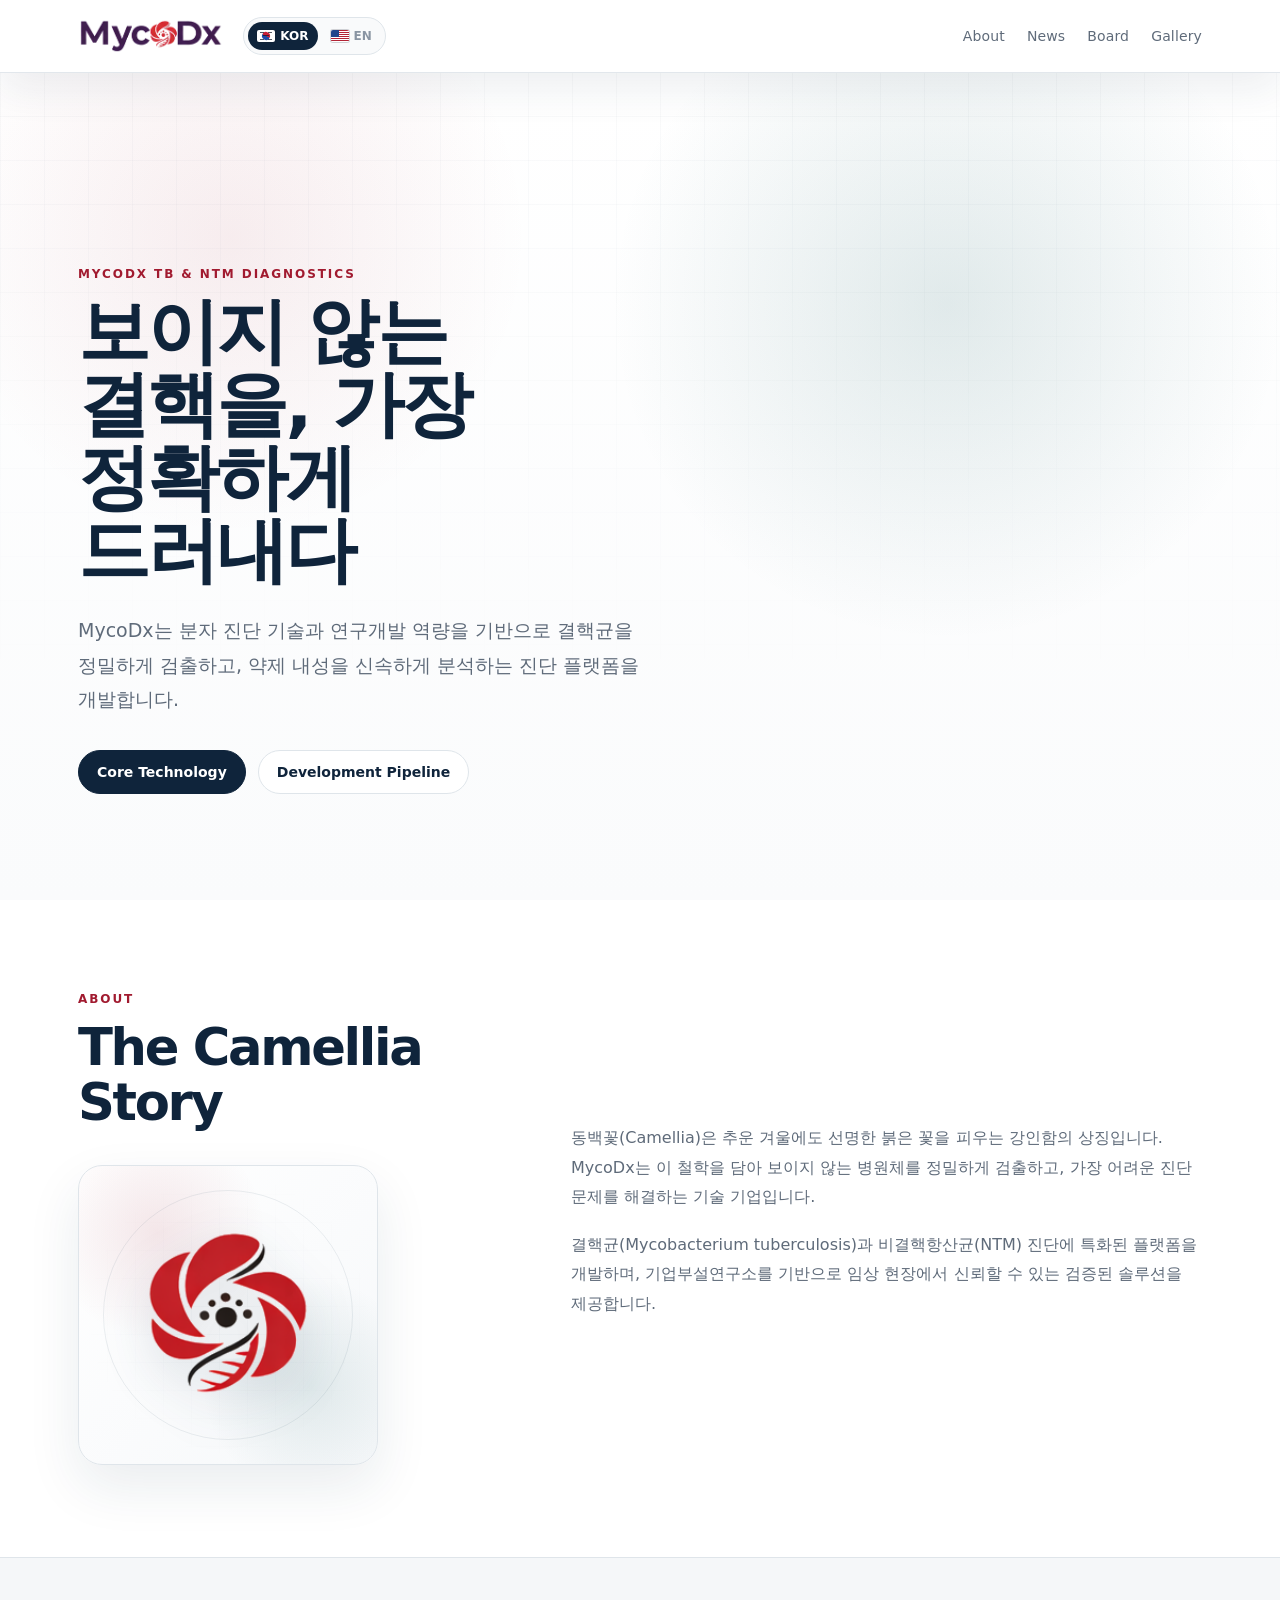
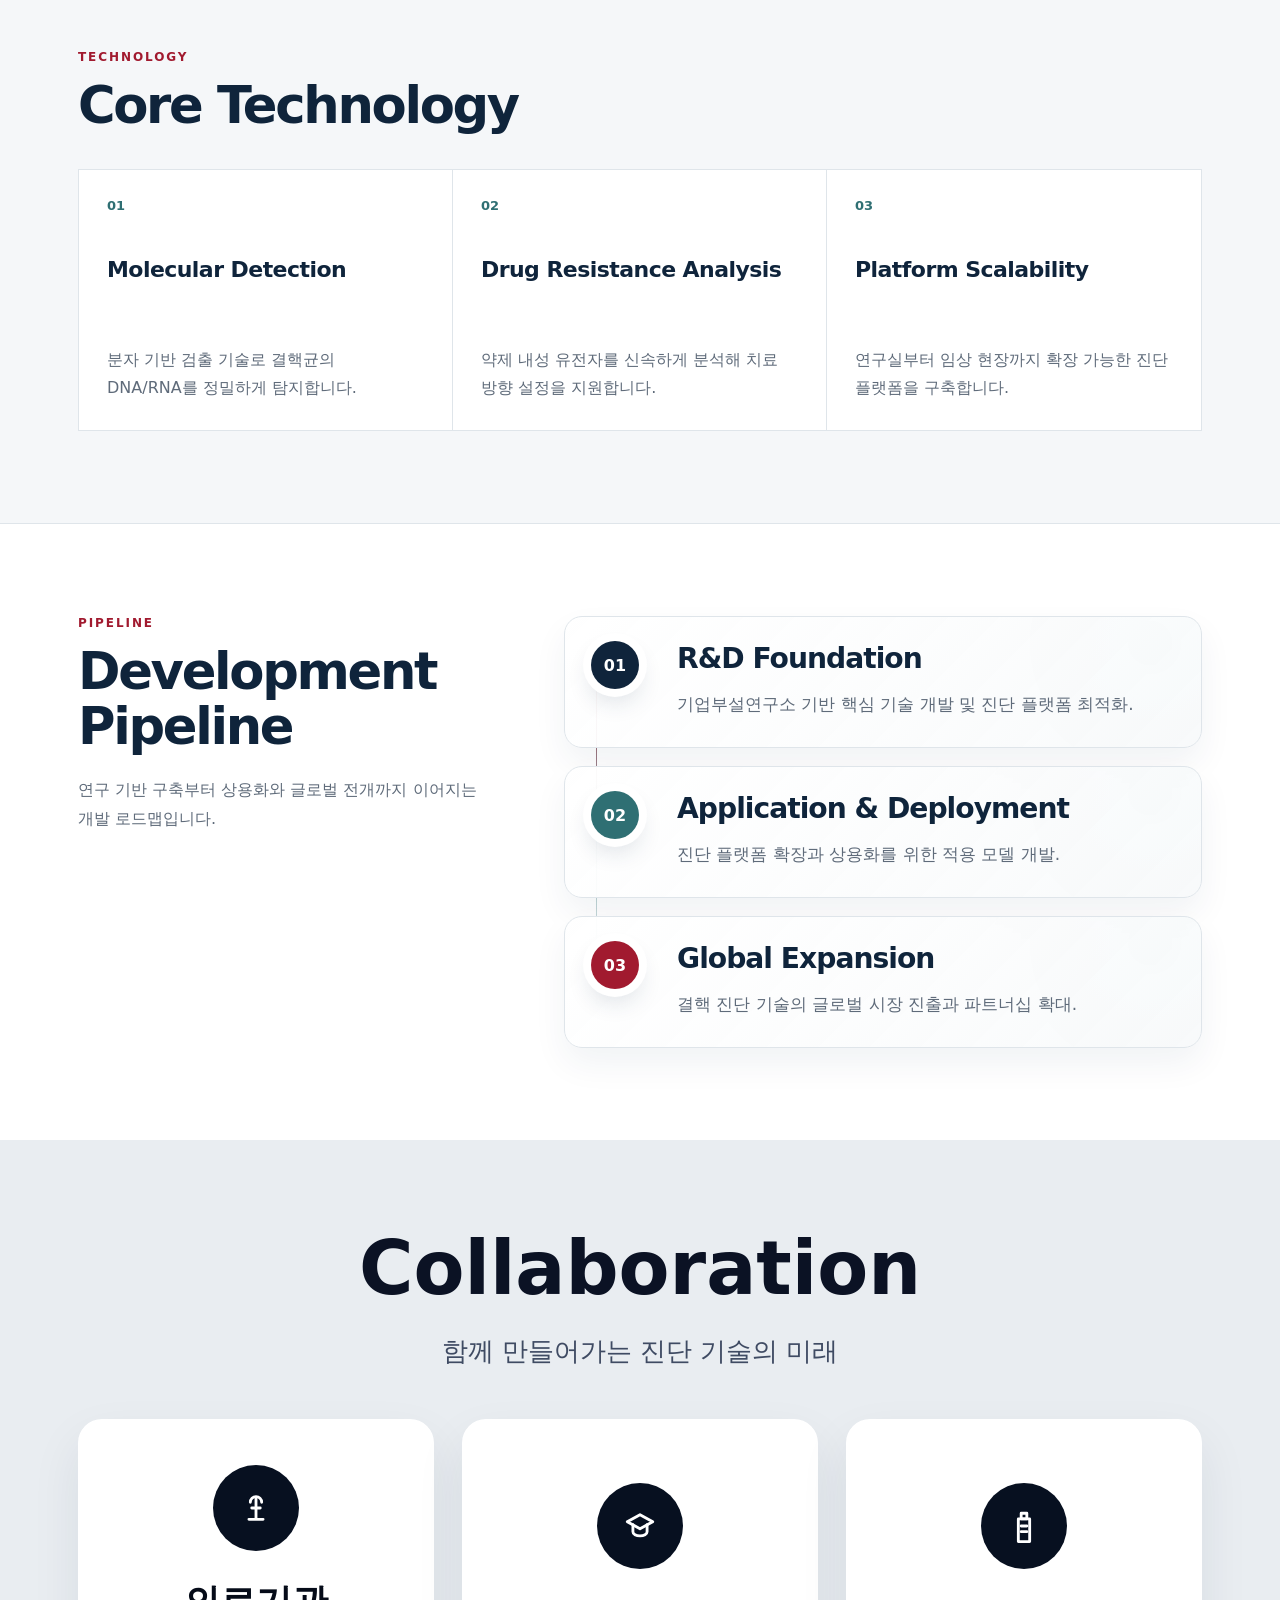
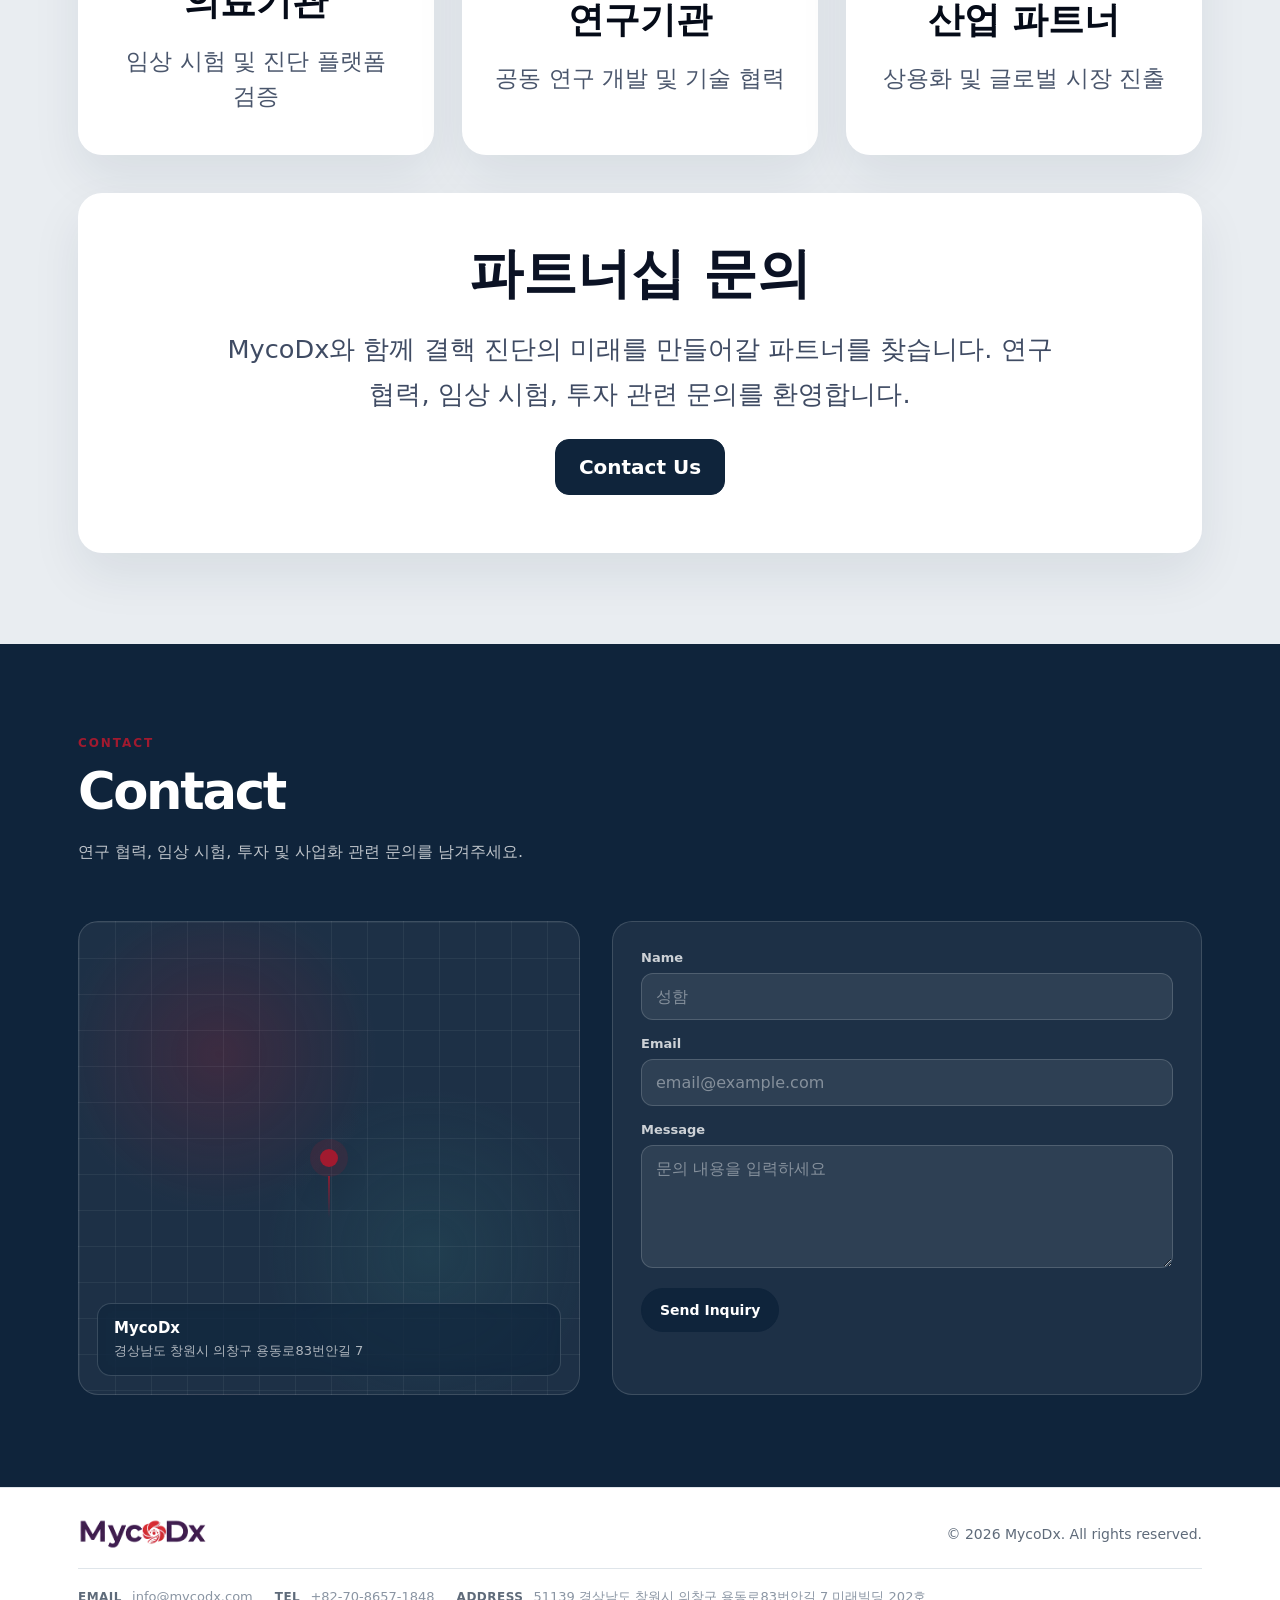
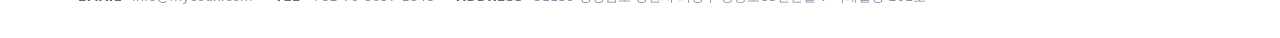
==== index.html @ 53a8860d "Use rendered flag icons in language switcher" ====
<!doctype html>
<html lang="ko">
  <head>
    <meta charset="utf-8" />
    <meta name="viewport" content="width=device-width,initial-scale=1" />
    <title>MycoDx | Tuberculosis &amp; NTM Diagnostics</title>
    <meta name="description" content="MycoDx tuberculosis and NTM molecular diagnostics platform" />
    <link rel="stylesheet" href="./css/style.css" />
  </head>

  <body>
    <a class="skip" href="#main" data-i18n="skip">본문으로 바로가기</a>

    <header class="siteHeader" id="top">
      <div class="wrap headerInner">
        <div class="brandGroup">
          <a class="brand" href="./index.html" aria-label="MycoDx Home">
            <img src="./assets/images/logo-horizontal.png" alt="MycoDx" />
          </a>
          <div class="languageSwitch" aria-label="Language selector">
            <button type="button" data-lang-switch="ko" aria-pressed="true"><span class="flagIcon flagKr" aria-hidden="true"></span>KOR</button>
            <button type="button" data-lang-switch="en" aria-pressed="false"><span class="flagIcon flagUs" aria-hidden="true"></span>EN</button>
          </div>
        </div>

        <nav class="desktopNav" aria-label="Main navigation">
          <a href="./index.html" data-i18n="navAbout">About</a>
          <a href="./news.html" data-i18n="navNews">News</a>
          <a href="./board.html" data-i18n="navBoard">Board</a>
          <a href="./gallery.html" data-i18n="navGallery">Gallery</a>
        </nav>

        <button class="menuBtn" type="button" aria-label="모바일 메뉴 열기" data-i18n-aria="menuOpen" aria-expanded="false">
          <span></span><span></span><span></span>
        </button>
      </div>

      <div class="mobileNav" hidden>
        <a href="./index.html" data-i18n="navAbout">About</a>
        <a href="./news.html" data-i18n="navNews">News</a>
        <a href="./board.html" data-i18n="navBoard">Board</a>
        <a href="./gallery.html" data-i18n="navGallery">Gallery</a>
      </div>
    </header>

    <main id="main">
      <section class="hero sectionTop">
        <div class="heroBg" aria-hidden="true"></div>
        <div class="wrap heroGrid">
          <div class="heroText reveal">
            <p class="eyebrow">MYCODX TB &amp; NTM DIAGNOSTICS</p>
            <h1 data-i18n="heroTitle">보이지 않는 결핵을, 가장 정확하게 드러내다</h1>
            <p class="lead" data-i18n="heroLead">
              MycoDx는 분자 진단 기술과 연구개발 역량을 기반으로 결핵균을 정밀하게 검출하고,
              약제 내성을 신속하게 분석하는 진단 플랫폼을 개발합니다.
            </p>
            <div class="heroActions">
              <a class="btn primary" href="#research" data-i18n="coreTechnology">Core Technology</a>
              <a class="btn ghost" href="#projects" data-i18n="developmentPipeline">Development Pipeline</a>
            </div>
          </div>

          <div class="labVisual reveal delay1" aria-label="Research visual">
            <div class="visualTop">
              <span></span><span></span><span></span>
            </div>
            <div class="labVisualBody">
              <div class="labVisualImage" aria-hidden="true"></div>
              <div class="visualInfoLayer">
                <div class="visualInfo">
                  <img src="./assets/images/logo-symbol.png" alt="" />
                  <div>
                    <strong>TB / NTM Diagnostic Platform</strong>
                    <p>Molecular Detection · Resistance Analysis</p>
                  </div>
                </div>
              </div>
            </div>
          </div>
        </div>
      </section>

      <section class="section" id="about">
        <div class="wrap split">
          <div class="reveal">
            <p class="eyebrow">ABOUT</p>
            <h2>The Camellia Story</h2>
            <figure class="camelliaVisual" aria-label="MycoDx camellia symbol">
              <img src="./assets/images/logo-symbol.png" alt="MycoDx camellia symbol" />
            </figure>
          </div>
          <div class="prose centeredProse reveal delay1">
            <p data-i18n="aboutBody1">
              동백꽃(Camellia)은 추운 겨울에도 선명한 붉은 꽃을 피우는 강인함의 상징입니다.
              MycoDx는 이 철학을 담아 보이지 않는 병원체를 정밀하게 검출하고, 가장 어려운 진단 문제를 해결하는 기술 기업입니다.
            </p>
            <p data-i18n="aboutBody2">
              결핵균(Mycobacterium tuberculosis)과 비결핵항산균(NTM) 진단에 특화된 플랫폼을 개발하며,
              기업부설연구소를 기반으로 임상 현장에서 신뢰할 수 있는 검증된 솔루션을 제공합니다.
            </p>
          </div>
        </div>
      </section>

      <section class="section mutedSection" id="research">
        <div class="wrap">
          <div class="sectionHead reveal">
            <p class="eyebrow">TECHNOLOGY</p>
            <h2>Core Technology</h2>
          </div>

          <div class="researchGrid stagger">
            <article class="researchCard reveal">
              <span class="num">01</span>
              <h3>Molecular Detection</h3>
              <p data-i18n="tech1">분자 기반 검출 기술로 결핵균의 DNA/RNA를 정밀하게 탐지합니다.</p>
            </article>
            <article class="researchCard reveal">
              <span class="num">02</span>
              <h3>Drug Resistance Analysis</h3>
              <p data-i18n="tech2">약제 내성 유전자를 신속하게 분석해 치료 방향 설정을 지원합니다.</p>
            </article>
            <article class="researchCard reveal">
              <span class="num">03</span>
              <h3>Platform Scalability</h3>
              <p data-i18n="tech3">연구실부터 임상 현장까지 확장 가능한 진단 플랫폼을 구축합니다.</p>
            </article>
          </div>
        </div>
      </section>

      <section class="section" id="projects">
        <div class="wrap platformGrid">
          <div class="sectionHead stickyHead reveal">
            <p class="eyebrow">PIPELINE</p>
            <h2>Development Pipeline</h2>
            <p class="sectionDesc" data-i18n="pipelineDesc">연구 기반 구축부터 상용화와 글로벌 전개까지 이어지는 개발 로드맵입니다.</p>
          </div>

          <div class="steps reveal delay1">
            <article class="stepItem">
              <span>01</span>
              <div>
                <h3>R&amp;D Foundation</h3>
                <p data-i18n="pipeline1">기업부설연구소 기반 핵심 기술 개발 및 진단 플랫폼 최적화.</p>
              </div>
            </article>
            <article class="stepItem">
              <span>02</span>
              <div>
                <h3>Application &amp; Deployment</h3>
                <p data-i18n="pipeline2">진단 플랫폼 확장과 상용화를 위한 적용 모델 개발.</p>
              </div>
            </article>
            <article class="stepItem">
              <span>03</span>
              <div>
                <h3>Global Expansion</h3>
                <p data-i18n="pipeline3">결핵 진단 기술의 글로벌 시장 진출과 파트너십 확대.</p>
              </div>
            </article>
          </div>
        </div>
      </section>

      <section class="section partnershipSection" id="partnership">
        <div class="wrap">
          <div class="partnershipHead reveal">
            <h2>Collaboration</h2>
            <p data-i18n="collabSub">함께 만들어가는 진단 기술의 미래</p>
          </div>

          <div class="partnerCards stagger">
            <article class="partnerCard reveal">
              <span class="partnerIcon" aria-hidden="true">
                <svg viewBox="0 0 24 24" focusable="false">
                  <path d="M12 4v16M8 8a4 4 0 0 1 8 0M7 20h10M9 12h6" />
                </svg>
              </span>
              <h3 data-i18n="medical">의료기관</h3>
              <p data-i18n="medicalDesc">임상 시험 및 진단 플랫폼 검증</p>
            </article>
            <article class="partnerCard reveal">
              <span class="partnerIcon" aria-hidden="true">
                <svg viewBox="0 0 24 24" focusable="false">
                  <path d="m3 9 9-5 9 5-9 5-9-5Z" />
                  <path d="M7 11v5c0 1.7 2.2 3 5 3s5-1.3 5-3v-5" />
                </svg>
              </span>
              <h3 data-i18n="researchOrg">연구기관</h3>
              <p data-i18n="researchOrgDesc">공동 연구 개발 및 기술 협력</p>
            </article>
            <article class="partnerCard reveal">
              <span class="partnerIcon" aria-hidden="true">
                <svg viewBox="0 0 24 24" focusable="false">
                  <path d="M8 7h8v16H8V7Z" />
                  <path d="M10 3h4v4h-4V3ZM10 12h4M10 16h4" />
                </svg>
              </span>
              <h3 data-i18n="industry">산업 파트너</h3>
              <p data-i18n="industryDesc">상용화 및 글로벌 시장 진출</p>
            </article>
          </div>

          <div class="partnerInquiry reveal">
            <h3 data-i18n="partnershipInquiry">파트너십 문의</h3>
            <p data-i18n="partnershipDesc">MycoDx와 함께 결핵 진단의 미래를 만들어갈 파트너를 찾습니다. 연구 협력, 임상 시험, 투자 관련 문의를 환영합니다.</p>
            <a class="btn primary" href="#contact">Contact Us</a>
          </div>
        </div>
      </section>

      <section class="section contactSection" id="contact">
        <div class="wrap contactGrid">
          <div class="contactInfo reveal">
            <p class="eyebrow">CONTACT</p>
            <h2>Contact</h2>
            <p class="sectionDesc" data-i18n="contactDesc">연구 협력, 임상 시험, 투자 및 사업화 관련 문의를 남겨주세요.</p>
          </div>

          <div class="contactPanels">
            <div
              class="mapCard reveal delay1"
              id="companyMap"
              data-address="경상남도 창원시 의창구 용동로83번안길 7 미래빌딩 202호"
              aria-label="MycoDx company location map"
            >
              <div class="mapFallback">
                <strong>MycoDx</strong>
                <span data-i18n="addressShort">경상남도 창원시 의창구 용동로83번안길 7</span>
              </div>
            </div>

            <form
              class="contactForm reveal delay1"
              id="contactForm"
              data-endpoint="https://formsubmit.co/dltmdwls122789@gmail.com"
            >
              <label>
                <span>Name</span>
                <input type="text" name="name" placeholder="성함" data-i18n-placeholder="namePlaceholder" required />
              </label>
              <label>
                <span>Email</span>
                <input type="email" name="email" placeholder="email@example.com" required />
              </label>
              <label>
                <span>Message</span>
                <textarea name="message" rows="5" placeholder="문의 내용을 입력하세요" data-i18n-placeholder="messagePlaceholder" required></textarea>
              </label>
              <input type="hidden" name="_subject" value="[MycoDx] Research collaboration inquiry" />
              <input type="hidden" name="_captcha" value="false" />
              <input type="hidden" name="_template" value="table" />
              <button class="btn primary" type="submit">Send Inquiry</button>
              <p class="formStatus" aria-live="polite" data-i18n-status></p>
            </form>
          </div>
        </div>
      </section>
    </main>

    <footer class="footer">
      <div class="wrap footerStack">
        <div class="footerInner">
          <img src="./assets/images/logo-horizontal.png" alt="MycoDx" />
          <p>© <span id="year"></span> MycoDx. All rights reserved.</p>
        </div>
        <address class="footerContact">
          <span><strong>Email</strong> info@mycodx.com</span>
          <span><strong>Tel</strong> +82-70-8657-1848</span>
          <span><strong>Address</strong> 51139 경상남도 창원시 의창구 용동로83번안길 7 미래빌딩 202호</span>
        </address>
      </div>
    </footer>

    <div class="lightbox" id="lightbox" hidden>
      <button class="lightboxClose" type="button" aria-label="닫기" data-i18n-aria="close">×</button>
      <div class="lightboxInner">
        <div class="lightboxMock"></div>
        <h3 id="lightboxTitle">Lab Photo</h3>
      </div>
    </div>

    <script src="./js/i18n.js"></script>
    <script src="https://dapi.kakao.com/v2/maps/sdk.js?appkey=YOUR_KAKAO_JAVASCRIPT_KEY&libraries=services&autoload=false"></script>

    <script>
      const menuBtn = document.querySelector('.menuBtn');
      const mobileNav = document.querySelector('.mobileNav');
      menuBtn?.addEventListener('click', () => {
        const opened = menuBtn.getAttribute('aria-expanded') === 'true';
        menuBtn.setAttribute('aria-expanded', String(!opened));
        mobileNav.hidden = opened;
      });
      mobileNav?.querySelectorAll('a').forEach((link) => {
        link.addEventListener('click', () => {
          mobileNav.hidden = true;
          menuBtn?.setAttribute('aria-expanded', 'false');
        });
      });

      document.getElementById('year').textContent = new Date().getFullYear();

      const revealItems = document.querySelectorAll('.reveal');
      const setStaggerDelays = () => {
        document.querySelectorAll('.stagger').forEach((group) => {
          const rows = [];
          group.querySelectorAll('.reveal').forEach((el) => {
            const top = Math.round(el.offsetTop);
            let rowIndex = rows.findIndex((rowTop) => Math.abs(rowTop - top) < 8);
            if (rowIndex === -1) {
              rows.push(top);
              rowIndex = rows.length - 1;
            }
            el.style.transitionDelay = `${Math.min(rowIndex, 5) * 110}ms`;
          });
        });
      };
      setStaggerDelays();
      window.addEventListener('resize', setStaggerDelays, { passive: true });

      if ('IntersectionObserver' in window) {
        const observer = new IntersectionObserver((entries) => {
          entries.forEach((entry) => {
            if (entry.isIntersecting) {
              entry.target.classList.add('isVisible');
            } else if (entry.boundingClientRect.top > window.innerHeight * 0.72) {
              entry.target.classList.remove('isVisible');
            }
          });
        }, { rootMargin: '0px 0px -12% 0px', threshold: 0.08 });
        revealItems.forEach((el) => observer.observe(el));
      } else {
        revealItems.forEach((el) => el.classList.add('isVisible'));
      }

      const chips = document.querySelectorAll('.chip');
      const rows = document.querySelectorAll('.boardRow');
      chips.forEach((chip) => {
        chip.addEventListener('click', () => {
          chips.forEach((item) => item.classList.remove('active'));
          chip.classList.add('active');
          const filter = chip.dataset.filter;
          rows.forEach((row) => {
            row.hidden = filter !== 'all' && row.dataset.category !== filter;
          });
        });
      });

      const lightbox = document.getElementById('lightbox');
      const lightboxTitle = document.getElementById('lightboxTitle');
      document.querySelectorAll('.galleryCard').forEach((card) => {
        card.addEventListener('click', () => {
          lightboxTitle.textContent = card.dataset.title || 'Lab Photo';
          lightbox.hidden = false;
          document.body.classList.add('lock');
        });
      });
      document.querySelector('.lightboxClose')?.addEventListener('click', () => {
        lightbox.hidden = true;
        document.body.classList.remove('lock');
      });
      lightbox?.addEventListener('click', (event) => {
        if (event.target === lightbox) {
          lightbox.hidden = true;
          document.body.classList.remove('lock');
        }
      });

      const initCompanyMap = () => {
        const mapEl = document.getElementById('companyMap');
        if (!mapEl || !window.kakao?.maps) return;

        kakao.maps.load(() => {
          const fallbackCenter = new kakao.maps.LatLng(35.2387, 128.6924);
          const map = new kakao.maps.Map(mapEl, {
            center: fallbackCenter,
            level: 4,
          });
          mapEl.classList.add('isMapReady');
          const marker = new kakao.maps.Marker({ position: fallbackCenter });
          marker.setMap(map);

          if (!kakao.maps.services) return;

          const geocoder = new kakao.maps.services.Geocoder();
          geocoder.addressSearch(mapEl.dataset.address, (result, status) => {
            if (status !== kakao.maps.services.Status.OK || !result[0]) return;

            const coords = new kakao.maps.LatLng(result[0].y, result[0].x);
            map.setCenter(coords);
            marker.setPosition(coords);
          });
        });
      };
      initCompanyMap();

      document.getElementById('contactForm')?.addEventListener('submit', async (event) => {
        event.preventDefault();
        const form = event.currentTarget;
        const endpoint = form.dataset.endpoint || '';
        const button = form.querySelector('button[type="submit"]');
        const status = form.querySelector('.formStatus');

        if (!endpoint) {
          if (status) status.textContent = window.MycoDxI18n?.t('endpointNeeded') || 'Formspree endpoint 설정이 필요합니다.';
          return;
        }

        if (button) button.disabled = true;
        if (status) status.textContent = window.MycoDxI18n?.t('sending') || '문의 내용을 전송하고 있습니다.';

        try {
          const response = await fetch(endpoint, {
            method: 'POST',
            body: new FormData(form),
            headers: { Accept: 'application/json' }
          });

          if (!response.ok) throw new Error(`HTTP ${response.status}`);

          form.reset();
          if (status) status.textContent = window.MycoDxI18n?.t('sent') || '문의가 전송되었습니다.';
        } catch (error) {
          console.warn('Contact form submission failed.', error);
          if (status) status.textContent = window.MycoDxI18n?.t('failed') || '전송에 실패했습니다. 잠시 후 다시 시도해 주세요.';
        } finally {
          if (button) button.disabled = false;
        }
      });
    </script>
  </body>
</html>
---- css/style.css ----
:root {
  --ink: #111827;
  --sub: #5f6b7a;
  --muted: #8a95a3;
  --bg: #ffffff;
  --soft: #f5f7f9;
  --soft2: #eef2f5;
  --line: #dfe5ea;
  --navy: #18324f;
  --navy2: #0f243b;
  --accent: #2f6f73;
  --red: #a11a2f;
  --radius: 14px;
  --frame: 1180px;
  --pad: 28px;
  --primary: var(--navy2);
  --ease-out: cubic-bezier(.16, 1, .3, 1);
  --ease-soft: cubic-bezier(.22, .61, .36, 1);
  --font: ui-sans-serif, system-ui, -apple-system, BlinkMacSystemFont, "Segoe UI", Roboto, "Noto Sans KR", "Apple SD Gothic Neo", "Malgun Gothic", Arial, sans-serif;
}

* { box-sizing: border-box; }
html {
  scroll-behavior: smooth;
  scroll-padding-top: 92px;
}
body {
  margin: 0;
  font-family: var(--font);
  color: var(--ink);
  background: var(--bg);
  text-rendering: optimizeLegibility;
}
body.lock { overflow: hidden; }
section {
  scroll-margin-top: 92px;
}
a { color: inherit; text-decoration: none; }
button, input, textarea { font: inherit; }
button { color: inherit; }

.wrap { width: min(var(--frame), 100%); margin: 0 auto; padding: 0 var(--pad); }
.skip { position: absolute; left: -999px; top: 12px; background: #fff; border: 1px solid var(--line); padding: 10px 12px; border-radius: 8px; z-index: 9999; }
.skip:focus { left: 12px; }

.siteHeader {
  position: fixed;
  top: 0;
  left: 0;
  right: 0;
  z-index: 100;
  background: rgba(255,255,255,.96);
  backdrop-filter: blur(18px);
  border-bottom: 1px solid rgba(223,229,234,.9);
  box-shadow: 0 16px 40px rgba(24,50,79,.08);
  transition: box-shadow .35s var(--ease-out), background .35s var(--ease-out);
}
.headerInner { height: 72px; display: flex; align-items: center; justify-content: space-between; gap: 24px; }
.brandGroup { display: flex; align-items: center; gap: 18px; min-width: 0; }
.brand img { height: 36px; width: auto; display: block; transition: transform .45s var(--ease-out), opacity .45s var(--ease-out); }
.brand:hover img { transform: translateY(-1px) scale(1.015); }
.languageSwitch { display: inline-flex; align-items: center; gap: 4px; padding: 4px; border: 1px solid var(--line); border-radius: 999px; background: rgba(248,250,251,.86); }
.languageSwitch button { display: inline-flex; align-items: center; gap: 5px; min-height: 28px; padding: 0 9px; border: 0; border-radius: 999px; background: transparent; color: var(--muted); font-size: 12px; font-weight: 850; cursor: pointer; }
.languageSwitch button.active { background: var(--navy2); color: #fff; }
.flagIcon {
  position: relative;
  flex: 0 0 auto;
  width: 18px;
  height: 12px;
  overflow: hidden;
  border-radius: 2px;
  background: #fff;
  box-shadow: 0 0 0 1px rgba(17,24,39,.18);
}
.flagKr::before {
  content: "";
  position: absolute;
  left: 50%;
  top: 50%;
  width: 8px;
  height: 8px;
  border-radius: 999px;
  background: linear-gradient(180deg, #c91f37 0 50%, #1f4aa8 50% 100%);
  transform: translate(-50%, -50%) rotate(28deg);
}
.flagKr::after {
  content: "";
  position: absolute;
  inset: 2px 3px;
  background:
    linear-gradient(#111827 0 0) left top / 4px 1px no-repeat,
    linear-gradient(#111827 0 0) left 3px top 3px / 4px 1px no-repeat,
    linear-gradient(#111827 0 0) right top / 4px 1px no-repeat,
    linear-gradient(#111827 0 0) right 3px top 3px / 4px 1px no-repeat,
    linear-gradient(#111827 0 0) left bottom / 4px 1px no-repeat,
    linear-gradient(#111827 0 0) right bottom / 4px 1px no-repeat;
  opacity: .72;
}
.flagUs {
  background:
    linear-gradient(#21468b 0 0) left top / 8px 7px no-repeat,
    repeating-linear-gradient(to bottom, #b22234 0 1px, #fff 1px 2px);
}
main { padding-top: 72px; }
.desktopNav { display: flex; align-items: center; gap: 22px; font-size: 14px; color: var(--sub); letter-spacing: .01em; }
.desktopNav a { position: relative; padding: 26px 0; }
.desktopNav a::after { content: ""; position: absolute; left: 0; right: 0; bottom: 18px; height: 2px; background: var(--red); transform: scaleX(0); transform-origin: left; transition: transform .35s var(--ease-out); }
.desktopNav a:hover { color: var(--ink); transition: color .25s ease; }
.desktopNav a:hover::after { transform: scaleX(1); }
.menuBtn { display: none; width: 42px; height: 42px; border: 1px solid var(--line); border-radius: 10px; background: #fff; place-items: center; gap: 4px; cursor: pointer; transition: transform .3s var(--ease-out), border-color .3s var(--ease-out); }
.menuBtn:hover { transform: translateY(-1px); border-color: rgba(24,50,79,.28); }
.menuBtn span { display: block; width: 18px; height: 2px; background: var(--navy); border-radius: 99px; transition: transform .32s var(--ease-out), opacity .22s ease; }
.menuBtn[aria-expanded="true"] span:nth-child(1) { transform: translateY(6px) rotate(45deg); }
.menuBtn[aria-expanded="true"] span:nth-child(2) { opacity: 0; }
.menuBtn[aria-expanded="true"] span:nth-child(3) { transform: translateY(-6px) rotate(-45deg); }
.mobileNav { padding: 8px var(--pad) 16px; border-top: 1px solid var(--line); background: #fff; }
.mobileNav a { display: block; padding: 13px 0; border-bottom: 1px solid var(--line); color: var(--sub); }

.sectionTop { padding-top: 88px; }
.section { padding: 92px 0; }
.mutedSection { background: var(--soft); border-top: 1px solid var(--line); border-bottom: 1px solid var(--line); }
.eyebrow { margin: 0 0 14px; font-size: 12px; letter-spacing: .16em; color: var(--red); font-weight: 800; text-transform: uppercase; }
h1, h2, h3, p { margin-top: 0; }
h1 { margin-bottom: 0; font-size: clamp(42px, 5.6vw, 82px); line-height: 1.02; letter-spacing: -.04em; color: var(--navy2); word-break: keep-all; overflow-wrap: normal; }
h2 { margin-bottom: 0; font-size: clamp(34px, 4vw, 52px); line-height: 1.08; letter-spacing: -.045em; color: var(--navy2); }
h3 { margin-bottom: 0; font-size: 22px; line-height: 1.3; letter-spacing: -.025em; color: var(--navy2); }
.lead { margin: 26px 0 0; max-width: 620px; color: var(--sub); font-size: 19px; line-height: 1.8; }
.prose p, .sectionDesc { color: var(--sub); font-size: 16px; line-height: 1.85; }
.lead, .prose p, .sectionDesc, .researchCard p, .stepItem p, .linkCard p, .newsDigest p {
  word-break: keep-all;
  overflow-wrap: break-word;
}
.prose p + p { margin-top: 18px; }
.centeredProse {
  align-self: center;
  max-width: 760px;
}
.centeredProse p { margin-left: auto; margin-right: auto; }
.sectionHead { margin-bottom: 36px; max-width: 760px; }
.rowHead { display: flex; justify-content: space-between; align-items: end; gap: 40px; max-width: none; }
.rowHead .sectionDesc { max-width: 420px; margin: 0; }

.btn { display: inline-flex; align-items: center; justify-content: center; min-height: 44px; padding: 0 18px; border-radius: 999px; border: 1px solid var(--line); font-weight: 750; font-size: 14px; transition: transform .32s var(--ease-out), background .32s var(--ease-out), border-color .32s var(--ease-out), box-shadow .32s var(--ease-out); }
.btn:hover { transform: translateY(-2px); box-shadow: 0 12px 24px rgba(24,50,79,.10); }
.btn.primary { color: #fff; background: var(--navy2); border-color: var(--navy2); }
.btn.primary:hover { background: var(--navy); }
.btn.ghost { color: var(--navy2); background: #fff; }

.reveal { opacity: 0; transform: translateY(32px); transition: opacity 1.08s var(--ease-out), transform 1.08s var(--ease-out); will-change: opacity, transform; }
.reveal.isVisible { opacity: 1; transform: translateY(0); }
body.subPage .reveal {
  opacity: 1;
  transform: none;
  transition-property: none;
}
.delay1 { transition-delay: 100ms; }
.delay2 { transition-delay: 180ms; }

.hero { position: relative; min-height: calc(100vh - 72px); display: flex; align-items: center; overflow: hidden; background: linear-gradient(180deg, #fff 0%, #fafbfc 100%); }
.heroBg { position: absolute; inset: 0; pointer-events: none; background: radial-gradient(circle at 74% 28%, rgba(47,111,115,.14), transparent 30%), radial-gradient(circle at 18% 20%, rgba(161,26,47,.08), transparent 24%); animation: ambientDrift 14s ease-in-out infinite alternate; }
.heroBg::before { content: ""; position: absolute; inset: 0; background-image: linear-gradient(rgba(24,50,79,.05) 1px, transparent 1px), linear-gradient(90deg, rgba(24,50,79,.05) 1px, transparent 1px); background-size: 44px 44px; mask-image: linear-gradient(to bottom, rgba(0,0,0,.55), transparent 76%); }
@keyframes ambientDrift { from { transform: scale(1) translate3d(0, 0, 0); } to { transform: scale(1.035) translate3d(-10px, 8px, 0); } }
.heroGrid { position: relative; display: grid; grid-template-columns: minmax(0, 1.02fr) minmax(360px, .86fr); align-items: center; gap: 70px; }
.heroActions { display: flex; flex-wrap: wrap; gap: 12px; margin-top: 34px; }
.labVisual { --scan-distance: 210px; position: relative; display: grid; grid-template-rows: 54px 1fr; height: clamp(440px, 42vw, 540px); min-height: 0; border: 1px solid var(--line); border-radius: 28px; overflow: hidden; background: linear-gradient(135deg, #f8fafc, #edf2f6); box-shadow: 0 24px 70px rgba(24, 50, 79, .10); }
.labVisual::before { content: ""; position: absolute; inset: 72px 0 auto auto; width: 72%; height: 1px; background: var(--line); }
.visualTop { height: 54px; padding: 18px 20px; display: flex; gap: 8px; border-bottom: 1px solid var(--line); background: rgba(255,255,255,.55); }
.visualTop span { width: 10px; height: 10px; border-radius: 50%; background: #c8d1d9; }
.labVisualBody {
  position: relative;
  min-height: 0;
  display: grid;
  grid-template-rows: minmax(0, 1fr) auto;
}
.labVisualImage {
  position: relative;
  min-height: 0;
  overflow: hidden;
  background-color: #f3f7fa;
  background-image: url("../assets/images/hero-diagnostic-plates.png");
  background-size: contain;
  background-position: center;
  background-repeat: no-repeat;
}
.labVisualImage::after {
  content: "";
  position: absolute;
  left: 28px;
  right: 28px;
  top: 42px;
  height: 2px;
  background: linear-gradient(90deg, transparent, rgba(161,26,47,.74), transparent);
  animation: scan 4.8s var(--ease-soft) infinite;
  z-index: 1;
}
.scanLine { display: none; }
@keyframes scan { 0%,100% { transform: translateY(0); opacity: .30; } 50% { transform: translateY(var(--scan-distance)); opacity: .86; } }
.visualInfoLayer {
  position: relative;
  z-index: 3;
  padding: 22px 28px 28px;
  background: linear-gradient(180deg, rgba(248,250,251,.98), #f8fafc);
}
.visualInfo { display: flex; align-items: center; gap: 14px; padding: 18px; border: 1px solid rgba(223,229,234,.9); border-radius: 18px; background: rgba(255,255,255,.92); backdrop-filter: blur(10px); }
.visualInfo img { width: 46px; height: 46px; object-fit: contain; }
.visualInfo strong { display: block; font-size: 15px; color: var(--navy2); }
.visualInfo p { margin: 3px 0 0; color: var(--sub); font-size: 13px; }

.split { display: grid; grid-template-columns: .8fr 1.2fr; gap: 72px; align-items: start; }
.camelliaVisual {
  position: relative;
  width: min(300px, 100%);
  aspect-ratio: 1;
  margin: 34px 0 0;
  display: grid;
  place-items: center;
  overflow: hidden;
  border: 1px solid var(--line);
  border-radius: 24px;
  background:
    radial-gradient(circle at 50% 46%, rgba(255,255,255,.9) 0 25%, transparent 26%),
    radial-gradient(circle at 26% 22%, rgba(161,26,47,.10), transparent 34%),
    radial-gradient(circle at 78% 74%, rgba(47,111,115,.12), transparent 34%),
    linear-gradient(135deg, #fff, #f6f8fa);
  box-shadow: 0 22px 54px rgba(24,50,79,.09);
}
.camelliaVisual::before {
  content: "";
  position: absolute;
  inset: 24px;
  border: 1px solid rgba(24,50,79,.08);
  border-radius: 999px;
}
.camelliaVisual::after {
  content: "";
  position: absolute;
  inset: 0;
  background-image:
    linear-gradient(rgba(24,50,79,.045) 1px, transparent 1px),
    linear-gradient(90deg, rgba(24,50,79,.045) 1px, transparent 1px);
  background-size: 28px 28px;
  mask-image: radial-gradient(circle at center, rgba(0,0,0,.5), transparent 72%);
}
.camelliaVisual img {
  position: relative;
  z-index: 1;
  width: clamp(150px, 58%, 188px);
  height: auto;
  filter: drop-shadow(0 18px 24px rgba(24,50,79,.14));
}
.researchGrid { display: grid; grid-template-columns: repeat(3, minmax(0, 1fr)); border: 1px solid var(--line); background: #fff; }
.researchCard { min-height: 260px; padding: 28px; border-right: 1px solid var(--line); display: flex; flex-direction: column; justify-content: space-between; transition: background .35s var(--ease-out), transform .35s var(--ease-out), box-shadow .35s var(--ease-out); }
.researchCard:last-child { border-right: 0; }
.researchCard:hover { background: #fbfcfd; transform: translateY(-6px); box-shadow: 0 18px 40px rgba(24,50,79,.08); }
.num { color: var(--accent); font-weight: 850; font-size: 13px; }
.researchCard p { margin: 18px 0 0; color: var(--sub); line-height: 1.75; }

.platformGrid { display: grid; grid-template-columns: .78fr 1.22fr; gap: 78px; align-items: start; }
.stickyHead { position: static; }
.stickyHead .sectionDesc { margin-top: 20px; }
.steps { position: relative; display: grid; gap: 18px; }
.steps::before {
  content: "";
  position: absolute;
  left: 32px;
  top: 28px;
  bottom: 28px;
  width: 1px;
  background: linear-gradient(var(--red), rgba(47,111,115,.5), transparent);
}
.stepItem {
  position: relative;
  display: grid;
  grid-template-columns: 64px 1fr;
  gap: 22px;
  min-height: 132px;
  padding: 24px 26px;
  border: 1px solid var(--line);
  border-radius: 18px;
  background:
    linear-gradient(135deg, rgba(255,255,255,.96), rgba(248,250,251,.9)),
    radial-gradient(circle at 92% 20%, rgba(47,111,115,.08), transparent 30%);
  box-shadow: 0 16px 34px rgba(24,50,79,.06);
  transition: transform .35s var(--ease-out), border-color .35s var(--ease-out), box-shadow .35s var(--ease-out);
}
.stepItem:hover {
  transform: translateY(-4px);
  border-color: rgba(47,111,115,.28);
  box-shadow: 0 22px 48px rgba(24,50,79,.10);
}
.stepItem > span {
  position: relative;
  z-index: 1;
  display: grid;
  place-items: center;
  width: 48px;
  height: 48px;
  border-radius: 999px;
  color: #fff;
  background: var(--navy2);
  box-shadow: 0 0 0 8px #fff, 0 12px 24px rgba(24,50,79,.16);
  font-weight: 850;
}
.stepItem:nth-child(2) > span { background: var(--accent); }
.stepItem:nth-child(3) > span { background: var(--red); }
.stepItem:nth-child(4) > span { background: #6b7785; }
.stepItem h3 { font-size: clamp(22px, 2.2vw, 32px); letter-spacing: -.035em; }
.stepItem p { margin: 12px 0 0; color: var(--sub); font-size: 17px; line-height: 1.72; }

.partnershipSection {
  background: #e9edf1;
}
.partnershipHead {
  margin: 0 auto 48px;
  text-align: center;
}
.partnershipHead h2 {
  color: #0b1224;
  font-size: clamp(46px, 5.8vw, 76px);
  line-height: 1;
  letter-spacing: 0;
}
.partnershipHead p {
  margin: 26px 0 0;
  color: #3f4b63;
  font-size: clamp(20px, 2vw, 29px);
  line-height: 1.5;
}
.partnerCards {
  display: grid;
  grid-template-columns: repeat(3, minmax(0, 1fr));
  gap: 28px;
}
.partnerCard,
.partnerInquiry {
  border-radius: 24px;
  background: #fff;
  box-shadow: 0 22px 50px rgba(15,36,59,.08);
}
.partnerCard {
  min-height: 238px;
  padding: 46px 30px 40px;
  display: grid;
  justify-items: center;
  align-content: center;
  text-align: center;
}
.partnerIcon {
  display: grid;
  place-items: center;
  width: 86px;
  height: 86px;
  margin-bottom: 28px;
  border-radius: 999px;
  background: #071020;
  color: #fff;
}
.partnerIcon svg {
  width: 34px;
  height: 34px;
  fill: none;
  stroke: currentColor;
  stroke-width: 2;
  stroke-linecap: round;
  stroke-linejoin: round;
}
.partnerCard h3 {
  color: #050b18;
  font-size: clamp(28px, 2.8vw, 38px);
  letter-spacing: 0;
}
.partnerCard p {
  margin: 18px 0 0;
  color: #4a566c;
  font-size: clamp(18px, 1.8vw, 25px);
  line-height: 1.55;
  word-break: keep-all;
}
.partnerInquiry {
  margin-top: 38px;
  padding: 52px 28px 58px;
  text-align: center;
}
.partnerInquiry h3 {
  color: #0b1224;
  font-size: clamp(38px, 4.5vw, 54px);
  line-height: 1.08;
  letter-spacing: 0;
}
.partnerInquiry p {
  max-width: 890px;
  margin: 24px auto 0;
  color: #3f4b63;
  font-size: clamp(18px, 2vw, 27px);
  line-height: 1.75;
  word-break: keep-all;
}
.partnerInquiry .btn {
  margin-top: 22px;
  min-width: 170px;
  min-height: 56px;
  border-radius: 14px;
  font-size: 20px;
}

.newsGrid { display: grid; grid-template-columns: .7fr 1.3fr; gap: 76px; }
.newsPanel { display: grid; gap: 18px; }
.featuredNews { display: grid; grid-template-columns: 230px 1fr; gap: 24px; align-items: stretch; padding: 18px; border: 1px solid var(--line); border-radius: 20px; background: #fff; transition: transform .35s var(--ease-out), border-color .35s var(--ease-out), box-shadow .35s var(--ease-out); }
.featuredNews:hover { transform: translateY(-4px); border-color: rgba(161,26,47,.28); box-shadow: 0 18px 40px rgba(24,50,79,.08); }
.featuredNews h3 { margin-top: 8px; }
.featuredNews p { margin: 12px 0 0; color: var(--sub); line-height: 1.65; }
.featuredNews time { color: var(--muted); font-size: 14px; font-weight: 700; }
.thumb { position: relative; min-height: 0; aspect-ratio: 4 / 3; overflow: hidden; border-radius: 15px; background: #f3f6f8; border: 1px solid var(--line); }
.researchThumb { position: relative; overflow: hidden; }
.researchThumb::before { content: ""; position: absolute; inset: 28px; border-radius: 50%; border: 12px solid rgba(255,255,255,.9); background: radial-gradient(circle at 45% 45%, rgba(161,26,47,.35) 0 5px, transparent 6px), radial-gradient(circle at 62% 56%, rgba(47,111,115,.28) 0 4px, transparent 5px), #f6f7f9; box-shadow: 0 18px 40px rgba(24,50,79,.12); }
.newsList { border-top: 1px solid var(--line); background: #fff; border-left: 1px solid var(--line); border-right: 1px solid var(--line); }
.newsItem { display: grid; grid-template-columns: 120px 1fr; gap: 22px; padding: 22px; border-bottom: 1px solid var(--line); color: var(--navy2); }
.newsItem time { color: var(--muted); font-size: 14px; }
.newsItem span { font-weight: 700; }
.newsItem:hover span { color: var(--red); }

.boardWrap { border: 1px solid var(--line); border-radius: 20px; overflow: hidden; background: #fff; }
.boardToolbar { display: flex; flex-wrap: wrap; gap: 8px; padding: 18px; border-bottom: 1px solid var(--line); background: var(--soft); }
.chip { border: 1px solid var(--line); background: #fff; border-radius: 999px; padding: 9px 14px; font-weight: 800; font-size: 13px; color: var(--sub); cursor: pointer; transition: background .3s var(--ease-out), color .3s var(--ease-out), transform .3s var(--ease-out); }
.chip.active, .chip:hover { background: var(--navy2); color: #fff; }
.chip:hover { transform: translateY(-1px); }
.boardList { display: grid; }
.boardRow { display: grid; grid-template-columns: 110px 1fr 120px 22px; align-items: center; gap: 20px; padding: 20px 24px; border-bottom: 1px solid var(--line); transition: background .3s var(--ease-out), transform .3s var(--ease-out); }
button.boardRow { width: 100%; border-top: 0; border-right: 0; border-left: 0; background: #fff; text-align: left; cursor: pointer; }
.boardRow:last-child { border-bottom: 0; }
.boardRow:hover { background: #fbfcfd; transform: translateX(4px); }
.badge { display: inline-flex; justify-content: center; align-items: center; width: fit-content; min-width: 78px; min-height: 28px; padding: 0 10px; border: 1px solid rgba(47,111,115,.22); border-radius: 999px; color: var(--accent); background: rgba(47,111,115,.08); font-size: 12px; font-weight: 850; }
.boardRow time { color: var(--muted); font-size: 14px; text-align: right; }

.gallerySection { background: linear-gradient(180deg, #fff, #f8fafb); }
.galleryGrid { display: grid; grid-template-columns: repeat(4, 1fr); grid-auto-rows: clamp(200px, 20vw, 250px); gap: 18px; }
.galleryCard { position: relative; display: block; padding: 0; border: 1px solid var(--line); border-radius: 20px; overflow: hidden; background: #fff; cursor: pointer; text-align: left; transition: transform .42s var(--ease-out), box-shadow .42s var(--ease-out), border-color .42s var(--ease-out); }
.galleryCard:hover { transform: translateY(-7px); box-shadow: 0 20px 48px rgba(24,50,79,.12); border-color: rgba(47,111,115,.28); }
.galleryCard.large { grid-column: span 2; grid-row: span 2; }
.galleryMock { display: block; position: absolute; inset: 0; background: #eef2f5; transition: transform .7s var(--ease-out), filter .7s var(--ease-out); }
.galleryPhoto { position: absolute; inset: 0; width: 100%; height: 100%; object-fit: cover; transition: transform .7s var(--ease-out), filter .7s var(--ease-out); }
.galleryCard:hover .galleryMock { transform: scale(1.035); filter: saturate(1.05); }
.galleryCard:hover .galleryPhoto { transform: scale(1.035); filter: saturate(1.05); }
.galleryCard strong { position: absolute; left: 18px; right: 18px; bottom: 18px; padding: 12px 14px; border: 1px solid rgba(255,255,255,.45); border-radius: 13px; background: rgba(255,255,255,.72); backdrop-filter: blur(10px); color: var(--navy2); }
.plateImg { background: radial-gradient(circle at 50% 50%, #fff 0 28%, #eef3f7 29% 38%, transparent 39%), radial-gradient(circle at 44% 48%, rgba(161,26,47,.35) 0 7px, transparent 8px), radial-gradient(circle at 57% 56%, rgba(47,111,115,.3) 0 5px, transparent 6px), linear-gradient(135deg, #dfe7ee, #f9fbfc); }
.tubeImg { background: linear-gradient(115deg, transparent 0 32%, rgba(255,255,255,.75) 33% 42%, transparent 43%), linear-gradient(135deg, #e9eff4, #fff); }
.tubeImg::after { content: ""; position: absolute; inset: clamp(30px, 12%, 46px) clamp(46px, 18%, 76px); border-radius: 18px 18px 42px 42px; border: 10px solid rgba(24,50,79,.12); background: linear-gradient(to top, rgba(161,26,47,.18) 0 42%, transparent 43%); transform: rotate(-8deg); }
.screenImg { background: linear-gradient(135deg, #132c47, #294866); }
.screenImg::after { content: ""; position: absolute; inset: clamp(24px, 10%, 42px); border: 1px solid rgba(255,255,255,.25); border-radius: 12px; background: linear-gradient(90deg, rgba(255,255,255,.18) 20%, transparent 21% 100%), radial-gradient(circle at 68% 48%, rgba(161,26,47,.9) 0 5px, transparent 6px), radial-gradient(circle at 57% 62%, rgba(47,111,115,.9) 0 4px, transparent 5px); background-size: 32px 100%, auto, auto; }
.labImg { background: linear-gradient(135deg, #f4f7f9 0 34%, #e1e8ee 35% 100%); }
.labImg::after { content: ""; position: absolute; left: clamp(24px, 10%, 38px); right: clamp(24px, 10%, 38px); bottom: clamp(38px, 16%, 58px); height: clamp(54px, 24%, 72px); border-radius: 8px; background: rgba(24,50,79,.12); box-shadow: 0 -76px 0 rgba(255,255,255,.65); }
.meetingImg { background: radial-gradient(circle at 30% 42%, rgba(24,50,79,.22) 0 22px, transparent 23px), radial-gradient(circle at 64% 44%, rgba(47,111,115,.24) 0 24px, transparent 25px), radial-gradient(circle at 48% 62%, rgba(161,26,47,.18) 0 20px, transparent 21px), linear-gradient(135deg, #f3f6f8, #fff); }

.contactSection { background: var(--navy2); color: #fff; }
.contactSection h2 { color: #fff; }
.contactSection .sectionDesc { color: rgba(255,255,255,.72); max-width: 460px; margin-top: 18px; }
.contactGrid { display: grid; gap: 38px; align-items: start; }
.contactInfo { min-width: 0; max-width: 760px; }
.contactPanels {
  display: grid;
  grid-template-columns: .92fr 1.08fr;
  gap: 32px;
  align-items: stretch;
}
.mapCard {
  position: relative;
  min-height: 360px;
  margin-top: 0;
  overflow: hidden;
  border: 1px solid rgba(255,255,255,.14);
  border-radius: 20px;
  background:
    linear-gradient(rgba(255,255,255,.055) 1px, transparent 1px),
    linear-gradient(90deg, rgba(255,255,255,.055) 1px, transparent 1px),
    radial-gradient(circle at 28% 28%, rgba(161,26,47,.24), transparent 32%),
    radial-gradient(circle at 70% 70%, rgba(47,111,115,.22), transparent 34%),
    rgba(255,255,255,.06);
  background-size: 36px 36px, 36px 36px, auto, auto, auto;
}
.mapCard::before {
  content: "";
  position: absolute;
  left: 50%;
  top: 50%;
  width: 18px;
  height: 18px;
  border-radius: 999px;
  background: var(--red);
  box-shadow: 0 0 0 10px rgba(161,26,47,.16), 0 18px 34px rgba(0,0,0,.24);
  transform: translate(-50%, -50%);
  pointer-events: none;
  z-index: 1;
}
.mapCard::after {
  content: "";
  position: absolute;
  left: 50%;
  top: calc(50% + 18px);
  width: 2px;
  height: 42px;
  background: linear-gradient(rgba(161,26,47,.8), transparent);
  transform: translateX(-50%);
  pointer-events: none;
  z-index: 1;
}
.mapCard.isMapReady::before,
.mapCard.isMapReady::after,
.mapCard.isMapReady .mapFallback {
  display: none;
}
.mapFallback {
  position: absolute;
  left: 18px;
  right: 18px;
  bottom: 18px;
  z-index: 2;
  padding: 15px 16px;
  border: 1px solid rgba(255,255,255,.16);
  border-radius: 14px;
  background: rgba(15,36,59,.78);
  backdrop-filter: blur(10px);
}
.mapFallback strong { display: block; color: #fff; font-size: 15px; }
.mapFallback span { display: block; margin-top: 4px; color: rgba(255,255,255,.66); font-size: 13px; line-height: 1.5; }
.contactForm { display: grid; align-content: start; gap: 16px; min-height: 360px; padding: 28px; border: 1px solid rgba(255,255,255,.14); border-radius: 20px; background: rgba(255,255,255,.06); }
.contactForm label span { display: block; margin-bottom: 8px; color: rgba(255,255,255,.78); font-size: 13px; font-weight: 750; }
.contactForm input, .contactForm textarea { width: 100%; border: 1px solid rgba(255,255,255,.16); background: rgba(255,255,255,.08); color: #fff; border-radius: 12px; padding: 13px 14px; outline: none; }
.contactForm input::placeholder, .contactForm textarea::placeholder { color: rgba(255,255,255,.42); }
.contactForm input:focus, .contactForm textarea:focus { border-color: rgba(255,255,255,.42); box-shadow: 0 0 0 4px rgba(255,255,255,.08); }
.contactForm .btn { justify-self: start; }
.contactForm .btn:disabled { opacity: .62; cursor: progress; transform: none; box-shadow: none; }
.formStatus { min-height: 22px; margin: -4px 0 0; color: rgba(255,255,255,.72); font-size: 13px; line-height: 1.6; }

.footer { padding: 30px 0; border-top: 1px solid var(--line); background: #fff; }
.footerStack { display: grid; gap: 18px; }
.footerInner { display: flex; align-items: center; justify-content: space-between; gap: 24px; color: var(--sub); font-size: 14px; }
.footer img { height: 32px; width: auto; }
.footer p { margin: 0; }
.footerContact {
  display: flex;
  flex-wrap: wrap;
  gap: 8px 22px;
  margin: 0;
  padding-top: 18px;
  border-top: 1px solid var(--line);
  color: var(--muted);
  font-style: normal;
  font-size: 13px;
  line-height: 1.6;
}
.footerContact strong {
  margin-right: 6px;
  color: var(--sub);
  font-size: 12px;
  font-weight: 850;
  letter-spacing: .04em;
  text-transform: uppercase;
}

.adminPage {
  background: var(--soft);
}
.adminShell {
  width: min(1180px, 100%);
  margin: 0 auto;
  padding: 54px 24px;
}
.adminIntro {
  max-width: 780px;
  margin-bottom: 28px;
}
.adminIntro h1 {
  font-size: clamp(42px, 6vw, 72px);
}
.adminIntro p {
  margin: 22px 0 0;
  color: var(--sub);
  font-size: 17px;
  line-height: 1.75;
  word-break: keep-all;
}
.adminPanel {
  display: grid;
  grid-template-columns: minmax(320px, .9fr) minmax(0, 1.1fr);
  gap: 24px;
  align-items: start;
}
.adminForm,
.adminList {
  border: 1px solid var(--line);
  border-radius: 20px;
  background: #fff;
  box-shadow: 0 18px 44px rgba(24,50,79,.08);
}
.adminForm {
  display: grid;
  gap: 16px;
  padding: 24px;
}
.adminForm label span {
  display: block;
  margin-bottom: 8px;
  color: var(--sub);
  font-size: 13px;
  font-weight: 850;
}
.adminForm input,
.adminForm textarea,
.adminForm select {
  width: 100%;
  border: 1px solid var(--line);
  border-radius: 12px;
  background: #fff;
  color: var(--ink);
  padding: 12px 14px;
  outline: none;
}
.adminForm input:focus,
.adminForm textarea:focus,
.adminForm select:focus {
  border-color: rgba(47,111,115,.45);
  box-shadow: 0 0 0 4px rgba(47,111,115,.09);
}
.adminActions {
  display: flex;
  flex-wrap: wrap;
  gap: 10px;
}
.adminList {
  display: grid;
  gap: 18px;
  padding: 24px;
}
.adminList section + section {
  padding-top: 18px;
  border-top: 1px solid var(--line);
}
.adminList h2 {
  margin-bottom: 14px;
  font-size: 18px;
  letter-spacing: 0;
}
.adminItem {
  display: flex;
  justify-content: space-between;
  gap: 16px;
  padding: 14px 0;
  border-top: 1px solid var(--line);
}
.adminItem strong {
  color: var(--navy2);
}
.adminItem p,
.adminEmpty {
  margin: 4px 0 0;
  color: var(--muted);
  font-size: 14px;
}
.adminItem button {
  align-self: center;
  border: 1px solid var(--line);
  border-radius: 999px;
  background: #fff;
  color: var(--red);
  padding: 7px 10px;
  cursor: pointer;
}

.lightbox[hidden] { display: none; }
.lightbox { position: fixed; inset: 0; z-index: 100; display: grid; place-items: center; padding: 28px; background: rgba(15,36,59,.72); backdrop-filter: blur(8px); animation: fadeIn .28s ease both; }
.lightboxInner { width: min(760px, 100%); padding: 20px; border-radius: 24px; background: #fff; box-shadow: 0 30px 90px rgba(0,0,0,.25); animation: modalIn .42s var(--ease-out) both; }
.lightboxMock { height: 420px; border-radius: 18px; background: linear-gradient(135deg, #e8eef3, #fff); border: 1px solid var(--line); }
.lightboxInner h3 { margin: 18px 4px 4px; }
.boardLightboxInner { width: min(720px, calc(100vw - 56px)); height: min(620px, calc(100vh - 96px)); display: flex; flex-direction: column; padding: 30px; }
.boardModalMeta { display: flex; flex-wrap: wrap; align-items: center; gap: 10px; margin-bottom: 18px; }
.boardModalMeta time { color: var(--muted); font-size: 14px; font-weight: 750; }
.boardLightboxInner h3 { flex: 0 0 auto; }
.boardModalImage[hidden] { display: none; }
.boardModalImage { flex: 0 0 auto; width: 100%; aspect-ratio: 16 / 9; max-height: 240px; margin-top: 20px; overflow: hidden; border: 1px solid var(--line); border-radius: 14px; background-color: #e5e7eb; background-repeat: no-repeat; background-size: cover; background-position: center; }
.boardModalBody { flex: 1 1 auto; min-height: 0; margin-top: 22px; padding-top: 22px; padding-right: 8px; border-top: 1px solid var(--line); overflow-y: auto; }
.boardModalBody p { margin: 0; color: var(--sub); font-size: 16px; line-height: 1.8; word-break: keep-all; }
.boardModalBody p + p { margin-top: 16px; }
.lightboxClose { position: fixed; top: 22px; right: 24px; width: 44px; height: 44px; border-radius: 999px; border: 1px solid rgba(255,255,255,.28); background: rgba(255,255,255,.12); color: #fff; font-size: 30px; line-height: 1; cursor: pointer; }
@keyframes fadeIn { from { opacity: 0; } to { opacity: 1; } }
@keyframes modalIn { from { opacity: 0; transform: translateY(18px) scale(.98); } to { opacity: 1; transform: translateY(0) scale(1); } }

@media (prefers-reduced-motion: reduce) {
  html { scroll-behavior: auto; }
  *, *::before, *::after { animation: none !important; transition: none !important; }
  .reveal { opacity: 1; transform: none; }
}

@media (max-width: 1080px) {
  .desktopNav { gap: 16px; font-size: 13px; }
}

@media (max-width: 980px) {
  :root { --pad: 22px; }
  .desktopNav { display: none; }
  .menuBtn { display: grid; }
  .hero { min-height: auto; }
  .heroGrid, .split, .platformGrid, .newsGrid { grid-template-columns: 1fr; gap: 42px; }
  .contactPanels { grid-template-columns: 1fr; }
  .camelliaVisual { width: min(260px, 72vw); }
  .labVisual { --scan-distance: 190px; height: clamp(400px, 58vw, 480px); }
  .researchGrid { grid-template-columns: repeat(3, minmax(0, 1fr)); }
  .partnerCards { grid-template-columns: 1fr; gap: 22px; }
  .partnerCard { min-height: 220px; }
  .stickyHead { position: static; }
  .rowHead { display: block; }
  .rowHead .sectionDesc { margin-top: 16px; }
  .featuredNews { grid-template-columns: 1fr; }
  .galleryGrid { grid-template-columns: repeat(2, 1fr); grid-auto-rows: clamp(210px, 34vw, 250px); }
  .galleryCard.large { grid-column: span 2; grid-row: span 1; }
  .adminPanel { grid-template-columns: 1fr; }
}

@media (max-width: 620px) {
  :root { --pad: 18px; }
  .sectionTop { padding-top: 56px; }
  .section { padding: 70px 0; }
  .headerInner { height: 66px; }
  .brand img { height: 30px; }
  .brandGroup { gap: 10px; }
  .languageSwitch { padding: 3px; }
  .languageSwitch button { min-height: 26px; padding: 0 7px; font-size: 11px; }
  .heroGrid { gap: 34px; }
  .lead { font-size: 17px; }
  .camelliaVisual { width: min(220px, 68vw); margin-top: 26px; border-radius: 20px; }
  .mapCard { min-height: 240px; }
  .contactForm { min-height: 0; }
  .labVisual { --scan-distance: 130px; height: clamp(340px, 92vw, 390px); border-radius: 20px; }
  .visualInfoLayer { padding: 16px 18px 18px; }
  .researchGrid { grid-template-columns: 1fr; }
  .partnershipHead { margin-bottom: 36px; }
  .partnershipHead h2 { font-size: 44px; }
  .partnershipHead p { font-size: 18px; }
  .partnerCard { min-height: 0; padding: 40px 22px 36px; border-radius: 18px; }
  .partnerIcon { width: 70px; height: 70px; margin-bottom: 24px; }
  .partnerIcon svg { width: 28px; height: 28px; }
  .partnerCard h3 { font-size: 29px; }
  .partnerCard p { margin-top: 14px; font-size: 17px; }
  .partnerInquiry { margin-top: 28px; padding: 42px 22px 48px; border-radius: 18px; }
  .partnerInquiry h3 { font-size: 34px; }
  .partnerInquiry p { font-size: 17px; line-height: 1.65; }
  .partnerInquiry .btn { min-height: 50px; font-size: 17px; }
  .researchCard { border-right: 0; border-bottom: 1px solid var(--line); min-height: 210px; }
  .researchCard:last-child { border-bottom: 0; }
  .steps::before { left: 24px; }
  .stepItem { grid-template-columns: 48px 1fr; gap: 16px; padding: 22px 18px; min-height: 0; }
  .stepItem > span { width: 40px; height: 40px; box-shadow: 0 0 0 6px #fff, 0 10px 20px rgba(24,50,79,.14); }
  .stepItem h3 { font-size: 21px; }
  .stepItem p { font-size: 15px; }
  .newsDigestItem { grid-template-columns: 1fr; }
  .newsDigestItem .thumb { aspect-ratio: 16 / 9; }
  .newsItem { grid-template-columns: 1fr; gap: 6px; }
  .boardRow { grid-template-columns: 1fr; gap: 8px; }
  .boardRow::after { display: none; }
  .boardRow time { text-align: left; }
  .galleryGrid { grid-template-columns: 1fr; grid-auto-rows: clamp(210px, 68vw, 250px); }
  .galleryCard.large { grid-column: span 1; }
  .footerInner { align-items: flex-start; flex-direction: column; }
  .footerContact { display: grid; gap: 8px; }
}


/* Multipage additions */
.desktopNav a.active {
  color: var(--primary);
  font-weight: 800;
}
.subHero {
  position: relative;
  overflow: hidden;
  border-bottom: 1px solid var(--line);
  background: linear-gradient(180deg, #ffffff 0%, #f8fafb 100%);
}
.subHero::after {
  content: none;
}
@keyframes floatOrb { 0%, 100% { transform: translateY(-50%) translateX(0) rotate(0deg); } 50% { transform: translateY(-54%) translateX(-14px) rotate(4deg); } }
.subHeroInner {
  position: relative;
  z-index: 1;
  min-height: 320px;
  display: flex;
  flex-direction: column;
  justify-content: center;
  max-width: 820px;
}
.subHero h1 {
  margin: 0;
  color: var(--primary);
  font-size: clamp(44px, 7vw, 78px);
  letter-spacing: -.06em;
  line-height: 1;
}
.linkCards {
  display: grid;
  grid-template-columns: repeat(3, 1fr);
  gap: 18px;
}
.linkCard {
  display: block;
  padding: 28px;
  min-height: 220px;
  border: 1px solid var(--line);
  border-radius: 16px;
  background: #fff;
  transition: transform .42s var(--ease-out), border-color .42s var(--ease-out), box-shadow .42s var(--ease-out);
}
.linkCard:hover {
  transform: translateY(-6px);
  border-color: rgba(47,111,115,.45);
  box-shadow: 0 20px 50px rgba(17,24,39,.08);
}
.linkCard span {
  color: var(--accent);
  font-size: 13px;
  font-weight: 800;
  letter-spacing: .1em;
  text-transform: uppercase;
}
.linkCard h3 {
  margin: 28px 0 12px;
  color: var(--primary);
  font-size: 26px;
}
.linkCard p {
  margin: 0;
  color: var(--muted);
  line-height: 1.7;
}
.emptyState {
  min-height: 360px;
  display: grid;
  place-items: center;
  justify-items: center;
  padding: 52px 28px;
  border: 1px solid var(--line);
  border-radius: 22px;
  background:
    radial-gradient(circle at 22% 18%, rgba(161,26,47,.08), transparent 28%),
    radial-gradient(circle at 78% 82%, rgba(47,111,115,.10), transparent 30%),
    linear-gradient(135deg, #fff, #f8fafb);
  text-align: center;
}
.emptyIcon {
  display: grid;
  place-items: center;
  width: 58px;
  height: 58px;
  margin-bottom: 18px;
  border-radius: 999px;
  color: #fff;
  background: var(--navy2);
  box-shadow: 0 14px 30px rgba(24,50,79,.16);
  font-weight: 900;
}
.emptyState h2 {
  margin: 0;
  color: var(--navy2);
  font-size: clamp(26px, 3vw, 38px);
  letter-spacing: -.035em;
}
.emptyState p {
  max-width: 520px;
  margin: 14px 0 0;
  color: var(--sub);
  line-height: 1.75;
  word-break: keep-all;
}
.newsDigest {
  display: grid;
  grid-template-columns: minmax(0, 1.05fr) minmax(360px, .95fr);
  gap: 28px;
  align-items: start;
}
.newsLeadCard,
.newsDigestItem {
  color: inherit;
  border: 1px solid var(--line);
  background: #fff;
  transition: transform .36s var(--ease-out), border-color .36s var(--ease-out), box-shadow .36s var(--ease-out);
}
.newsLeadCard:hover,
.newsDigestItem:hover {
  transform: translateY(-4px);
  border-color: rgba(47,111,115,.28);
  box-shadow: 0 18px 44px rgba(24,50,79,.09);
}
.newsLeadCard {
  display: block;
  overflow: hidden;
  border-radius: 22px;
}
.newsLeadVisual {
  border: 0;
  border-bottom: 1px solid var(--line);
  border-radius: 0;
  aspect-ratio: 16 / 9;
}
.newsPhoto {
  background-color: #f3f6f8;
  background-repeat: no-repeat;
}
.newsPhotoPlaceholder {
  background: #e5e7eb !important;
}
.newsPhoto::before,
.newsPhoto::after {
  content: none !important;
}
.newsLeadBody {
  position: relative;
  padding: 30px;
}
.newsLeadBody::after {
  content: "";
  position: absolute;
  left: 30px;
  bottom: 0;
  width: 160px;
  height: 3px;
  background: linear-gradient(90deg, var(--red), rgba(47,111,115,.8));
}
.newsDigest time {
  display: inline-flex;
  width: fit-content;
  margin-bottom: 14px;
  padding: 6px 10px;
  border-radius: 999px;
  background: rgba(47,111,115,.08);
  color: var(--accent);
  font-size: 13px;
  font-weight: 850;
}
.newsLeadBody h2 {
  margin: 0;
  color: var(--navy2);
  font-size: clamp(32px, 4vw, 56px);
  line-height: 1.05;
  letter-spacing: -.045em;
  word-break: keep-all;
}
.newsLeadBody p {
  margin: 22px 0 0;
  color: var(--sub);
  font-size: 17px;
  line-height: 1.78;
  word-break: keep-all;
}
.newsDigestList {
  display: grid;
  gap: 16px;
}
.newsDigestItem {
  display: grid;
  grid-template-columns: 150px 1fr;
  gap: 18px;
  align-items: stretch;
  min-height: 178px;
  padding: 16px;
  border-radius: 18px;
}
.newsDigestItem .thumb {
  min-height: 0;
  height: 100%;
  aspect-ratio: auto;
  border-radius: 14px;
}
.newsDigestItem h3 {
  margin: 0;
  color: var(--navy2);
  font-size: 21px;
  line-height: 1.25;
  letter-spacing: -.025em;
  word-break: keep-all;
}
.newsDigestItem p {
  margin: 12px 0 0;
  color: var(--sub);
  font-size: 15px;
  line-height: 1.68;
  word-break: keep-all;
}
.newsDetail {
  display: grid;
  grid-template-columns: minmax(0, .82fr) minmax(0, 1fr);
  gap: 42px;
  align-items: start;
}
.newsBack {
  grid-column: 1 / -1;
  width: fit-content;
  color: var(--accent);
  font-size: 14px;
  font-weight: 850;
}
.newsDetailVisual {
  width: 100%;
  aspect-ratio: 16 / 10;
  border-radius: 22px;
}
.newsDetailBody time {
  display: inline-flex;
  width: fit-content;
  margin-bottom: 16px;
  padding: 6px 10px;
  border-radius: 999px;
  background: rgba(47,111,115,.08);
  color: var(--accent);
  font-size: 13px;
  font-weight: 850;
}
.newsDetailBody h2 {
  margin: 0 0 26px;
  color: var(--navy2);
  font-size: clamp(34px, 4vw, 54px);
  line-height: 1.08;
  letter-spacing: -.045em;
  word-break: keep-all;
}
.newsDetailBody .prose {
  padding-top: 26px;
  border-top: 1px solid var(--line);
}
.boardPage .boardToolbar {
  margin-bottom: 18px;
}
.boardPage {
  display: grid;
  gap: 18px;
}
.boardToolbar {
  border-radius: 18px;
}
.boardList {
  border: 1px solid var(--line);
  border-radius: 20px;
  overflow: hidden;
}
.boardRow {
  position: relative;
}
.boardRow::after {
  content: "→";
  color: var(--muted);
  font-weight: 900;
  opacity: 0;
  transform: translateX(-8px);
  transition: opacity .28s var(--ease-out), transform .28s var(--ease-out);
}
.boardRow:hover::after {
  opacity: 1;
  transform: translateX(0);
}
.pageGallery.galleryGrid {
  grid-template-columns: 1.3fr 1fr 1fr;
}
.pageGallery .galleryCard {
  border-radius: 18px;
}
.pageGallery .galleryCard::after {
  content: "";
  position: absolute;
  inset: 0;
  background: linear-gradient(180deg, transparent 45%, rgba(15,36,59,.18));
  pointer-events: none;
}
.pageGallery .galleryCard strong {
  z-index: 2;
}
@media (max-width: 900px) {
  .linkCards, .newsDigest, .pageGallery.galleryGrid {
    grid-template-columns: 1fr;
  }
  .newsDetail {
    grid-template-columns: 1fr;
  }
  .subHero::after {
    opacity: .35;
  }
}
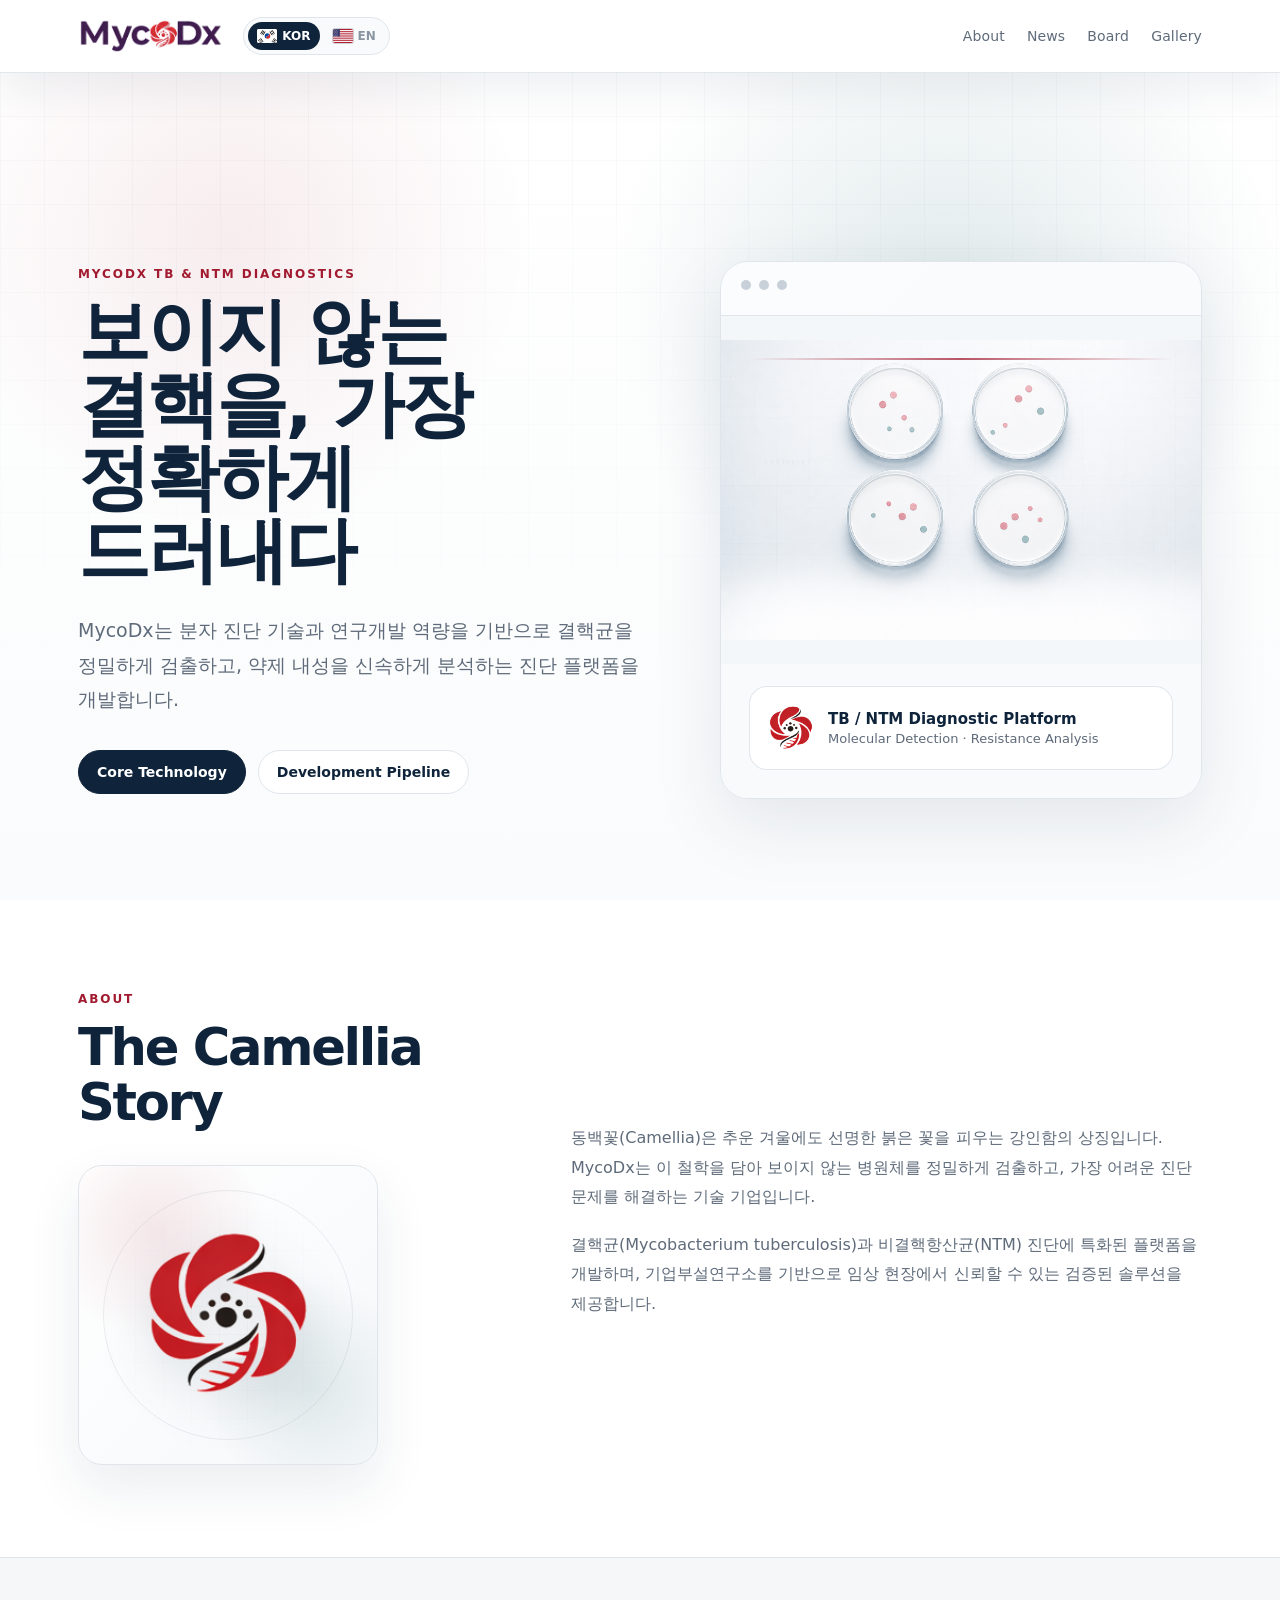
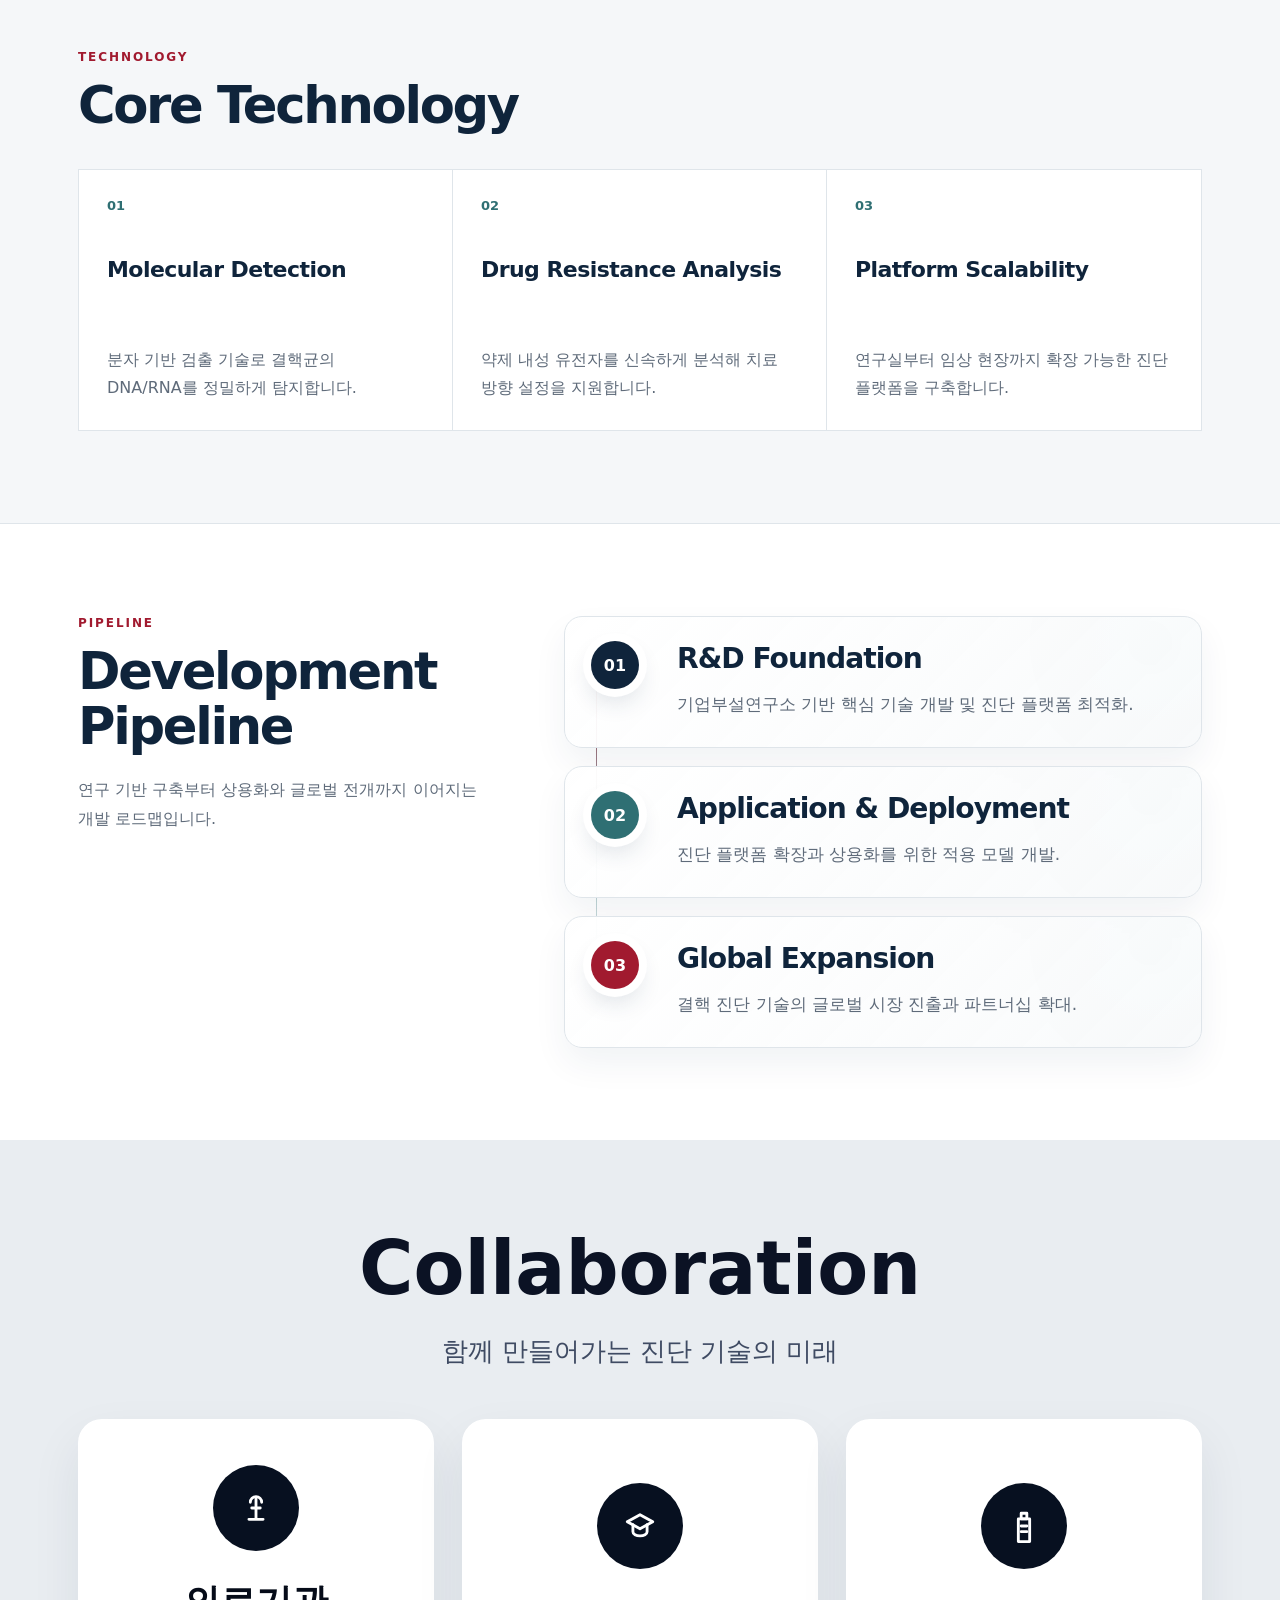
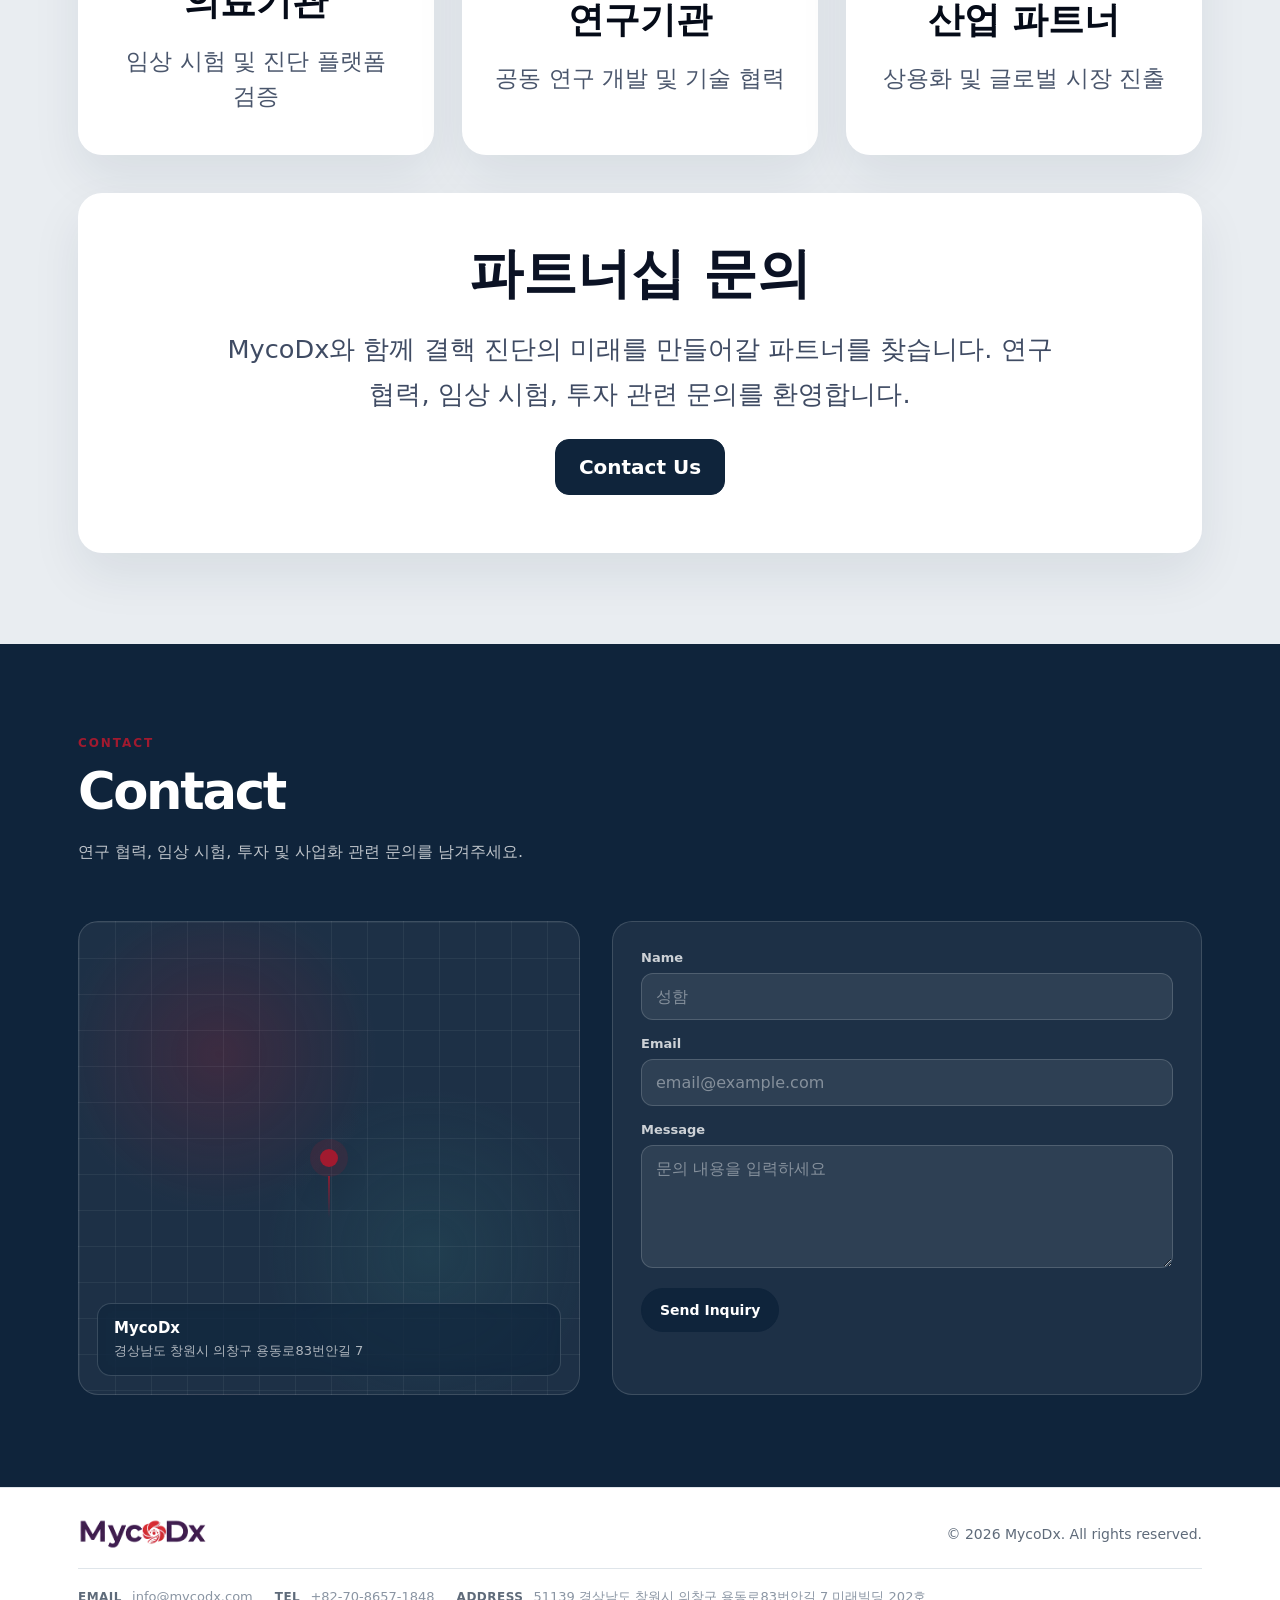
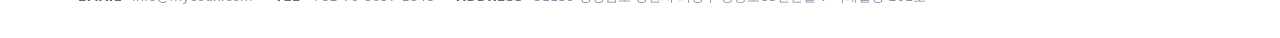
==== commit dc03d099: "Use SVG flag images in language switcher" ====
--- a/index.html
+++ b/index.html
@@ -18,8 +18,8 @@
             <img src="./assets/images/logo-horizontal.png" alt="MycoDx" />
           </a>
           <div class="languageSwitch" aria-label="Language selector">
-            <button type="button" data-lang-switch="ko" aria-pressed="true"><span class="flagIcon flagKr" aria-hidden="true"></span>KOR</button>
-            <button type="button" data-lang-switch="en" aria-pressed="false"><span class="flagIcon flagUs" aria-hidden="true"></span>EN</button>
+            <button type="button" data-lang-switch="ko" aria-pressed="true"><span class="flagIcon"><img src="./assets/images/flag-kr.svg" alt="" /></span>KOR</button>
+            <button type="button" data-lang-switch="en" aria-pressed="false"><span class="flagIcon"><img src="./assets/images/flag-us.svg" alt="" /></span>EN</button>
           </div>
         </div>
 
--- a/css/style.css
+++ b/css/style.css
@@ -63,44 +63,15 @@
 .languageSwitch button { display: inline-flex; align-items: center; gap: 5px; min-height: 28px; padding: 0 9px; border: 0; border-radius: 999px; background: transparent; color: var(--muted); font-size: 12px; font-weight: 850; cursor: pointer; }
 .languageSwitch button.active { background: var(--navy2); color: #fff; }
 .flagIcon {
-  position: relative;
   flex: 0 0 auto;
-  width: 18px;
-  height: 12px;
+  width: 20px;
+  height: 14px;
   overflow: hidden;
   border-radius: 2px;
   background: #fff;
   box-shadow: 0 0 0 1px rgba(17,24,39,.18);
 }
-.flagKr::before {
-  content: "";
-  position: absolute;
-  left: 50%;
-  top: 50%;
-  width: 8px;
-  height: 8px;
-  border-radius: 999px;
-  background: linear-gradient(180deg, #c91f37 0 50%, #1f4aa8 50% 100%);
-  transform: translate(-50%, -50%) rotate(28deg);
-}
-.flagKr::after {
-  content: "";
-  position: absolute;
-  inset: 2px 3px;
-  background:
-    linear-gradient(#111827 0 0) left top / 4px 1px no-repeat,
-    linear-gradient(#111827 0 0) left 3px top 3px / 4px 1px no-repeat,
-    linear-gradient(#111827 0 0) right top / 4px 1px no-repeat,
-    linear-gradient(#111827 0 0) right 3px top 3px / 4px 1px no-repeat,
-    linear-gradient(#111827 0 0) left bottom / 4px 1px no-repeat,
-    linear-gradient(#111827 0 0) right bottom / 4px 1px no-repeat;
-  opacity: .72;
-}
-.flagUs {
-  background:
-    linear-gradient(#21468b 0 0) left top / 8px 7px no-repeat,
-    repeating-linear-gradient(to bottom, #b22234 0 1px, #fff 1px 2px);
-}
+.flagIcon img { display: block; width: 100%; height: 100%; object-fit: cover; }
 main { padding-top: 72px; }
 .desktopNav { display: flex; align-items: center; gap: 22px; font-size: 14px; color: var(--sub); letter-spacing: .01em; }
 .desktopNav a { position: relative; padding: 26px 0; }
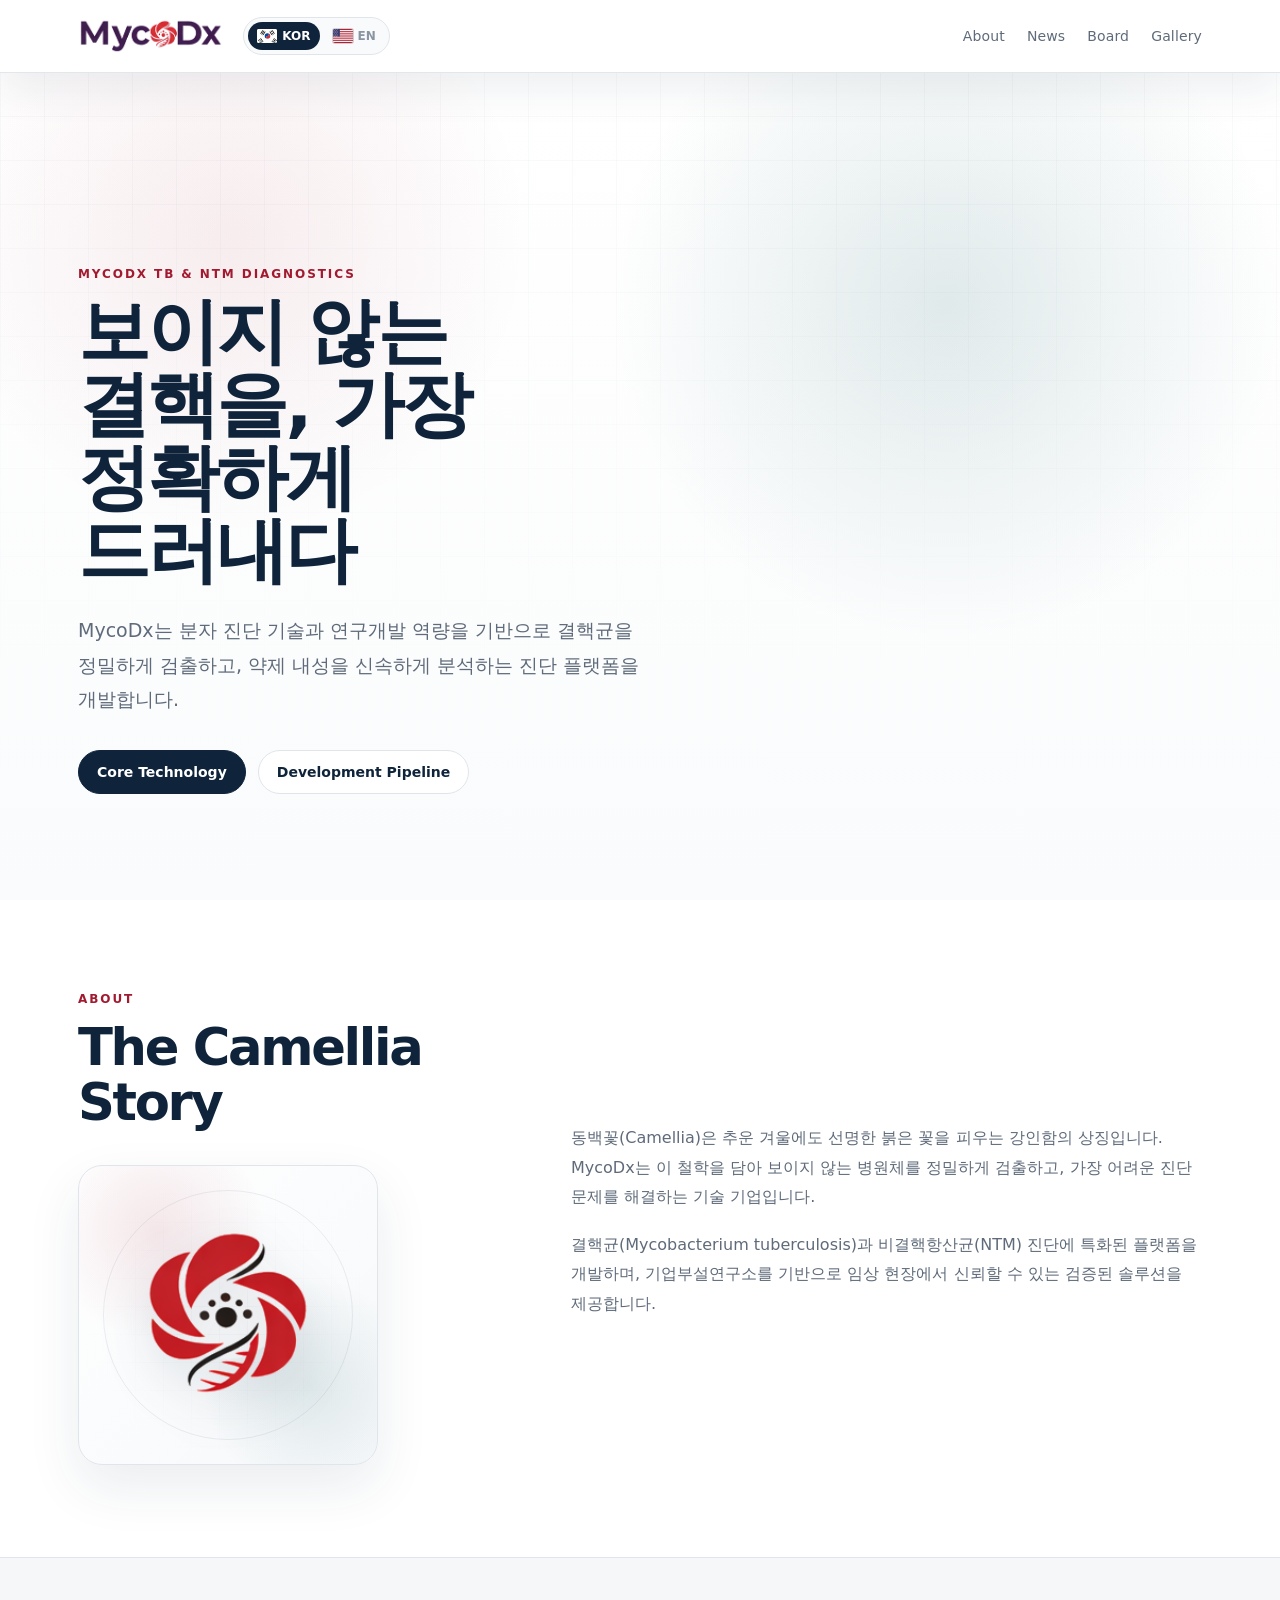
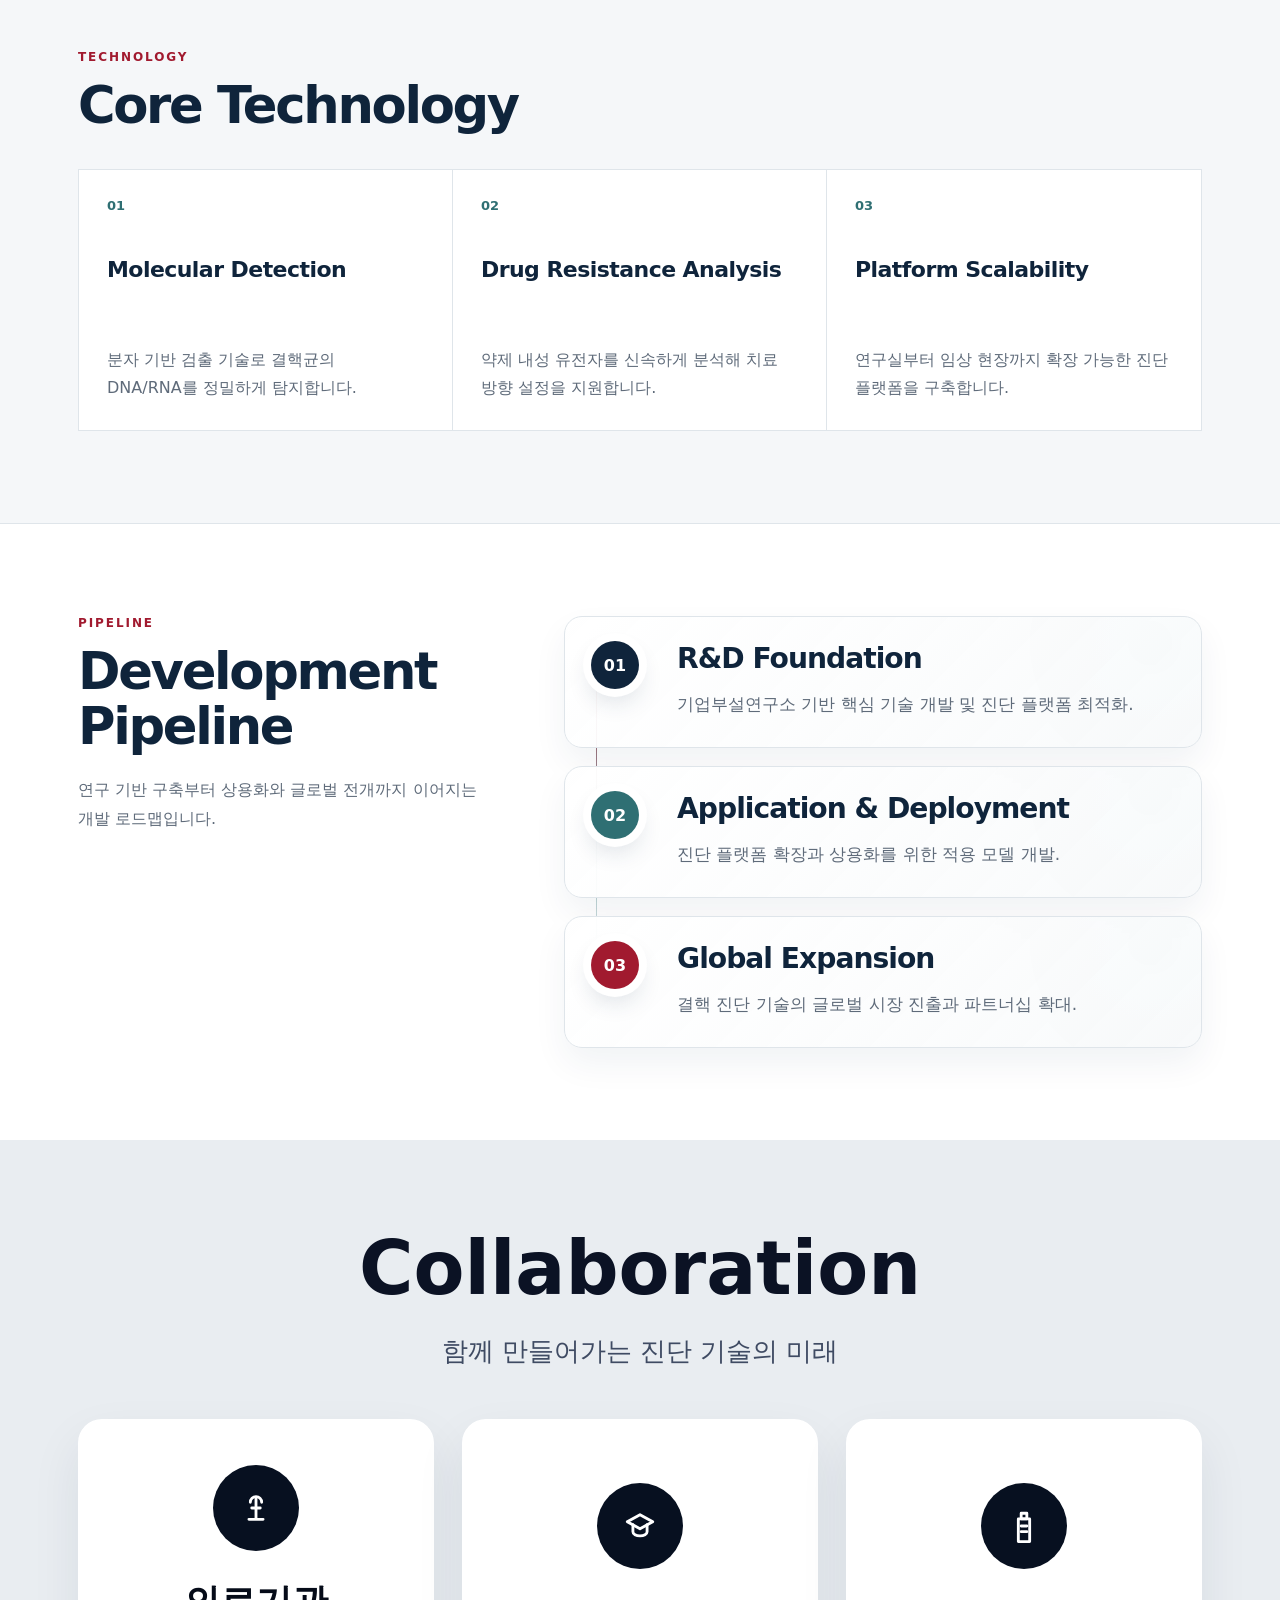
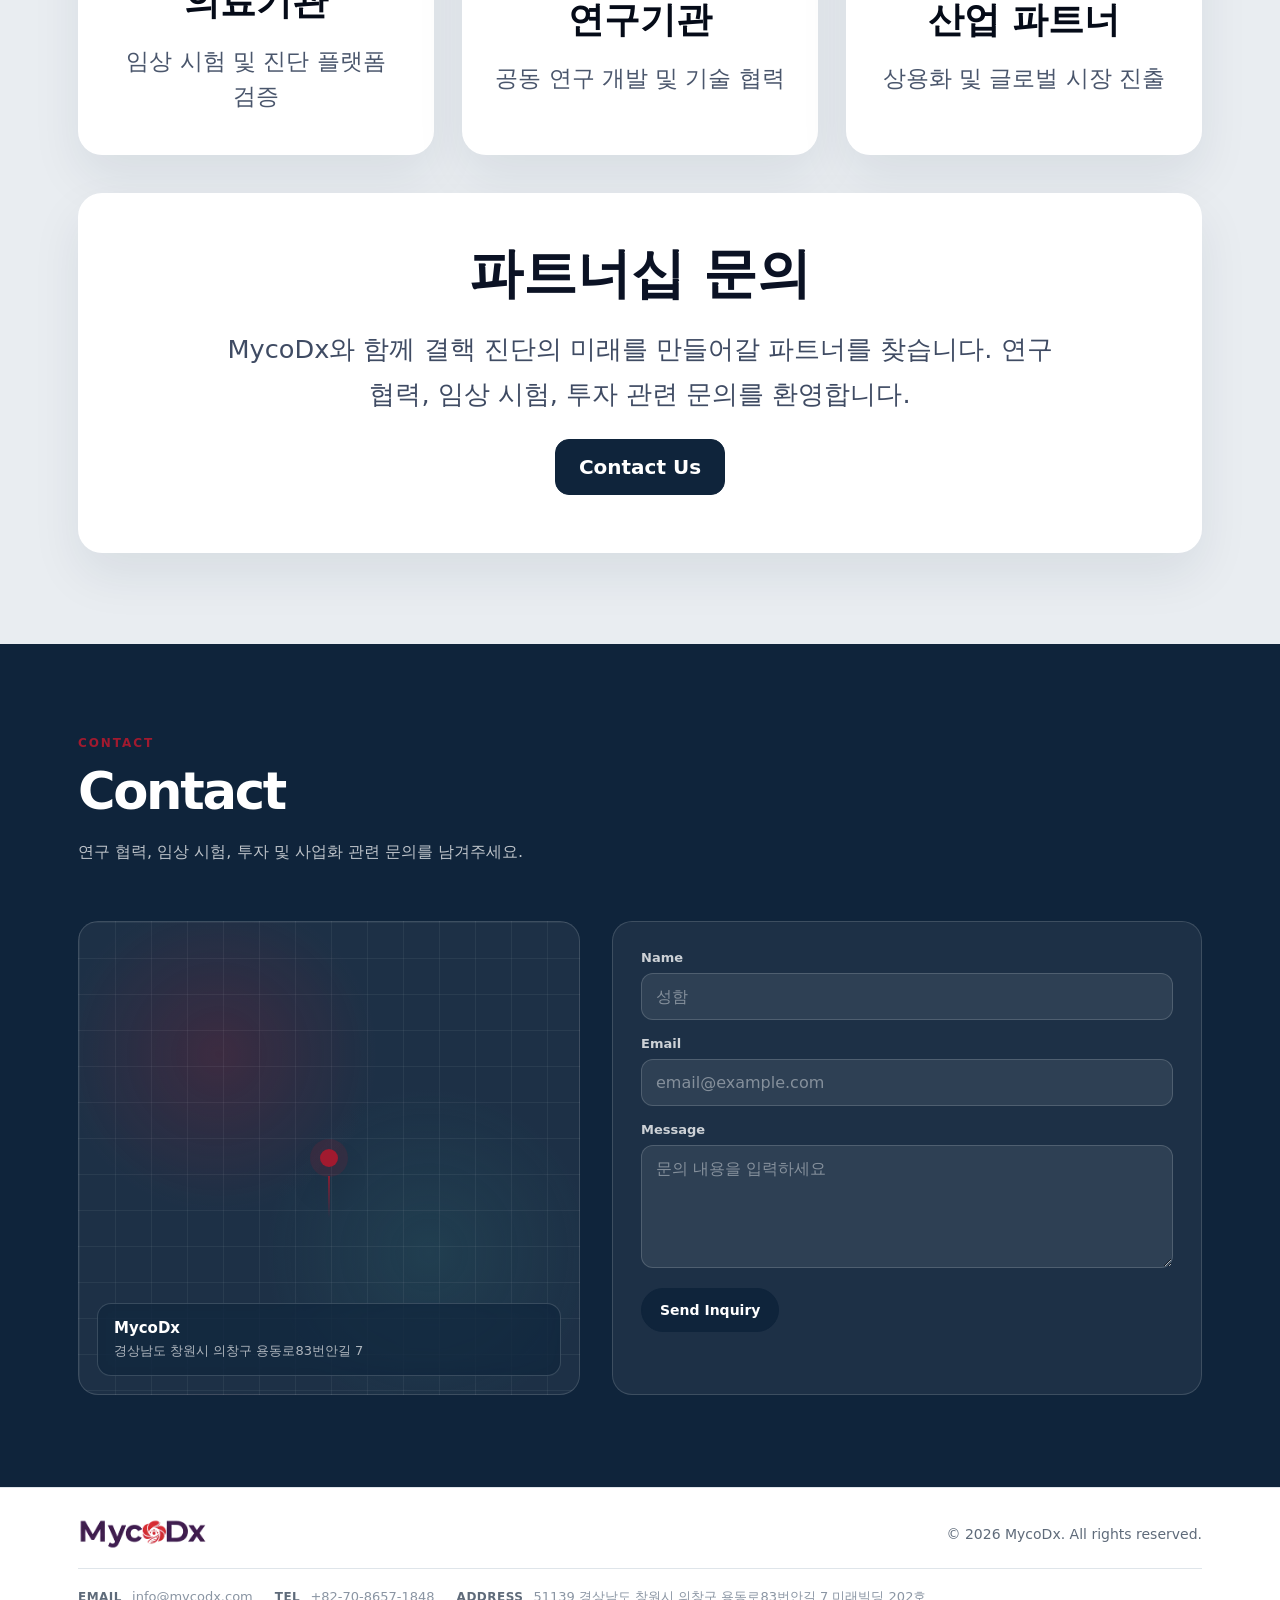
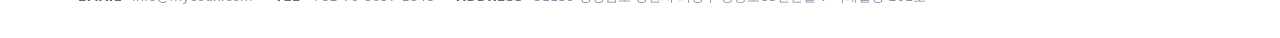
==== commit a7bdd8e3: "Localize contact form validation messages" ====
--- a/index.html
+++ b/index.html
@@ -235,6 +235,7 @@
               class="contactForm reveal delay1"
               id="contactForm"
               data-endpoint="https://formsubmit.co/dltmdwls122789@gmail.com"
+              novalidate
             >
               <label>
                 <span>Name</span>
@@ -401,6 +402,34 @@
         const endpoint = form.dataset.endpoint || '';
         const button = form.querySelector('button[type="submit"]');
         const status = form.querySelector('.formStatus');
+        const name = form.elements.name;
+        const email = form.elements.email;
+        const message = form.elements.message;
+        const emailPattern = /^[^\s@]+@[^\s@]+\.[^\s@]+$/;
+
+        if (!name.value.trim()) {
+          if (status) status.textContent = window.MycoDxI18n?.t('requiredName') || '이름을 입력해 주세요.';
+          name.focus();
+          return;
+        }
+
+        if (!email.value.trim()) {
+          if (status) status.textContent = window.MycoDxI18n?.t('requiredEmail') || '이메일 주소를 입력해 주세요.';
+          email.focus();
+          return;
+        }
+
+        if (!emailPattern.test(email.value.trim())) {
+          if (status) status.textContent = window.MycoDxI18n?.t('invalidEmail') || '올바른 이메일 주소를 입력해 주세요.';
+          email.focus();
+          return;
+        }
+
+        if (!message.value.trim()) {
+          if (status) status.textContent = window.MycoDxI18n?.t('requiredMessage') || '문의 내용을 입력해 주세요.';
+          message.focus();
+          return;
+        }
 
         if (!endpoint) {
           if (status) status.textContent = window.MycoDxI18n?.t('endpointNeeded') || 'Formspree endpoint 설정이 필요합니다.';
--- a/css/style.css
+++ b/css/style.css
@@ -500,7 +500,7 @@
 .contactForm input:focus, .contactForm textarea:focus { border-color: rgba(255,255,255,.42); box-shadow: 0 0 0 4px rgba(255,255,255,.08); }
 .contactForm .btn { justify-self: start; }
 .contactForm .btn:disabled { opacity: .62; cursor: progress; transform: none; box-shadow: none; }
-.formStatus { min-height: 22px; margin: -4px 0 0; color: rgba(255,255,255,.72); font-size: 13px; line-height: 1.6; }
+.formStatus { min-height: 22px; margin: -4px 0 0; color: rgba(255,255,255,.82); font-size: 13px; font-weight: 750; line-height: 1.6; }
 
 .footer { padding: 30px 0; border-top: 1px solid var(--line); background: #fff; }
 .footerStack { display: grid; gap: 18px; }
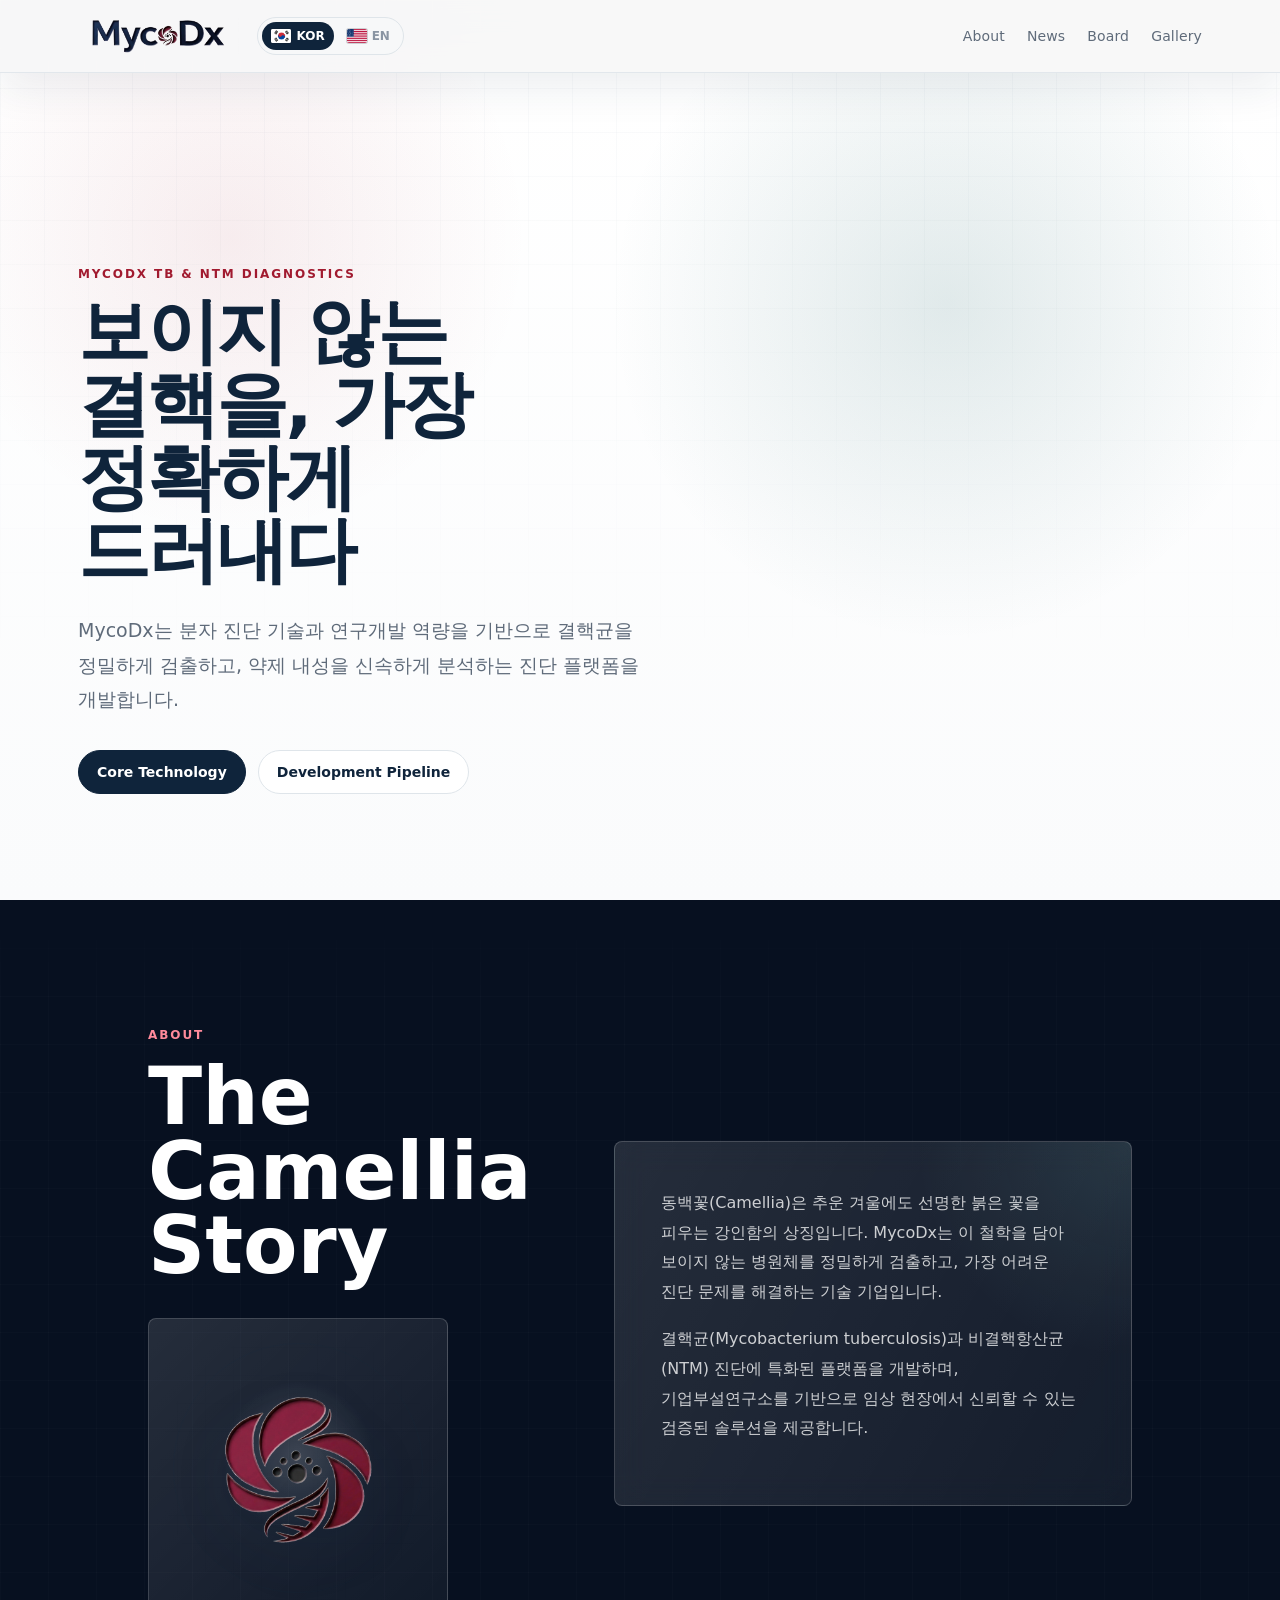
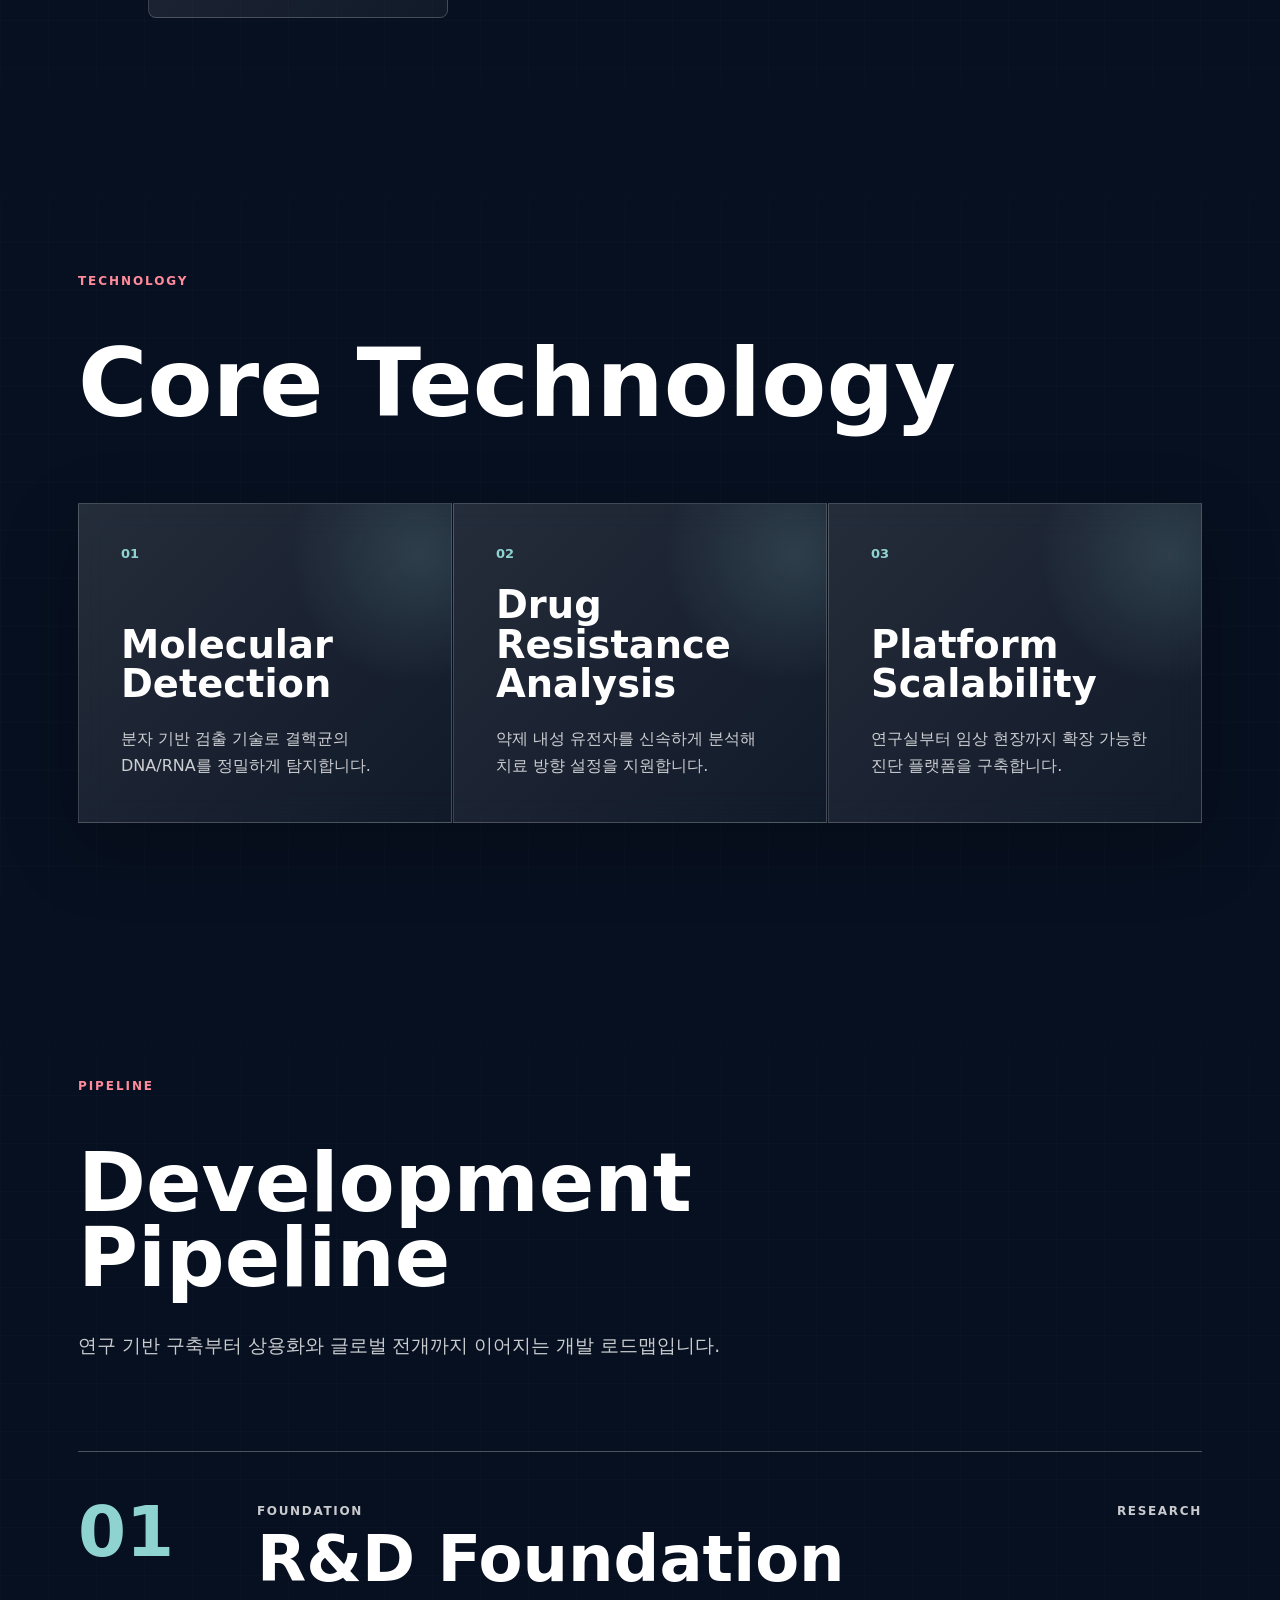
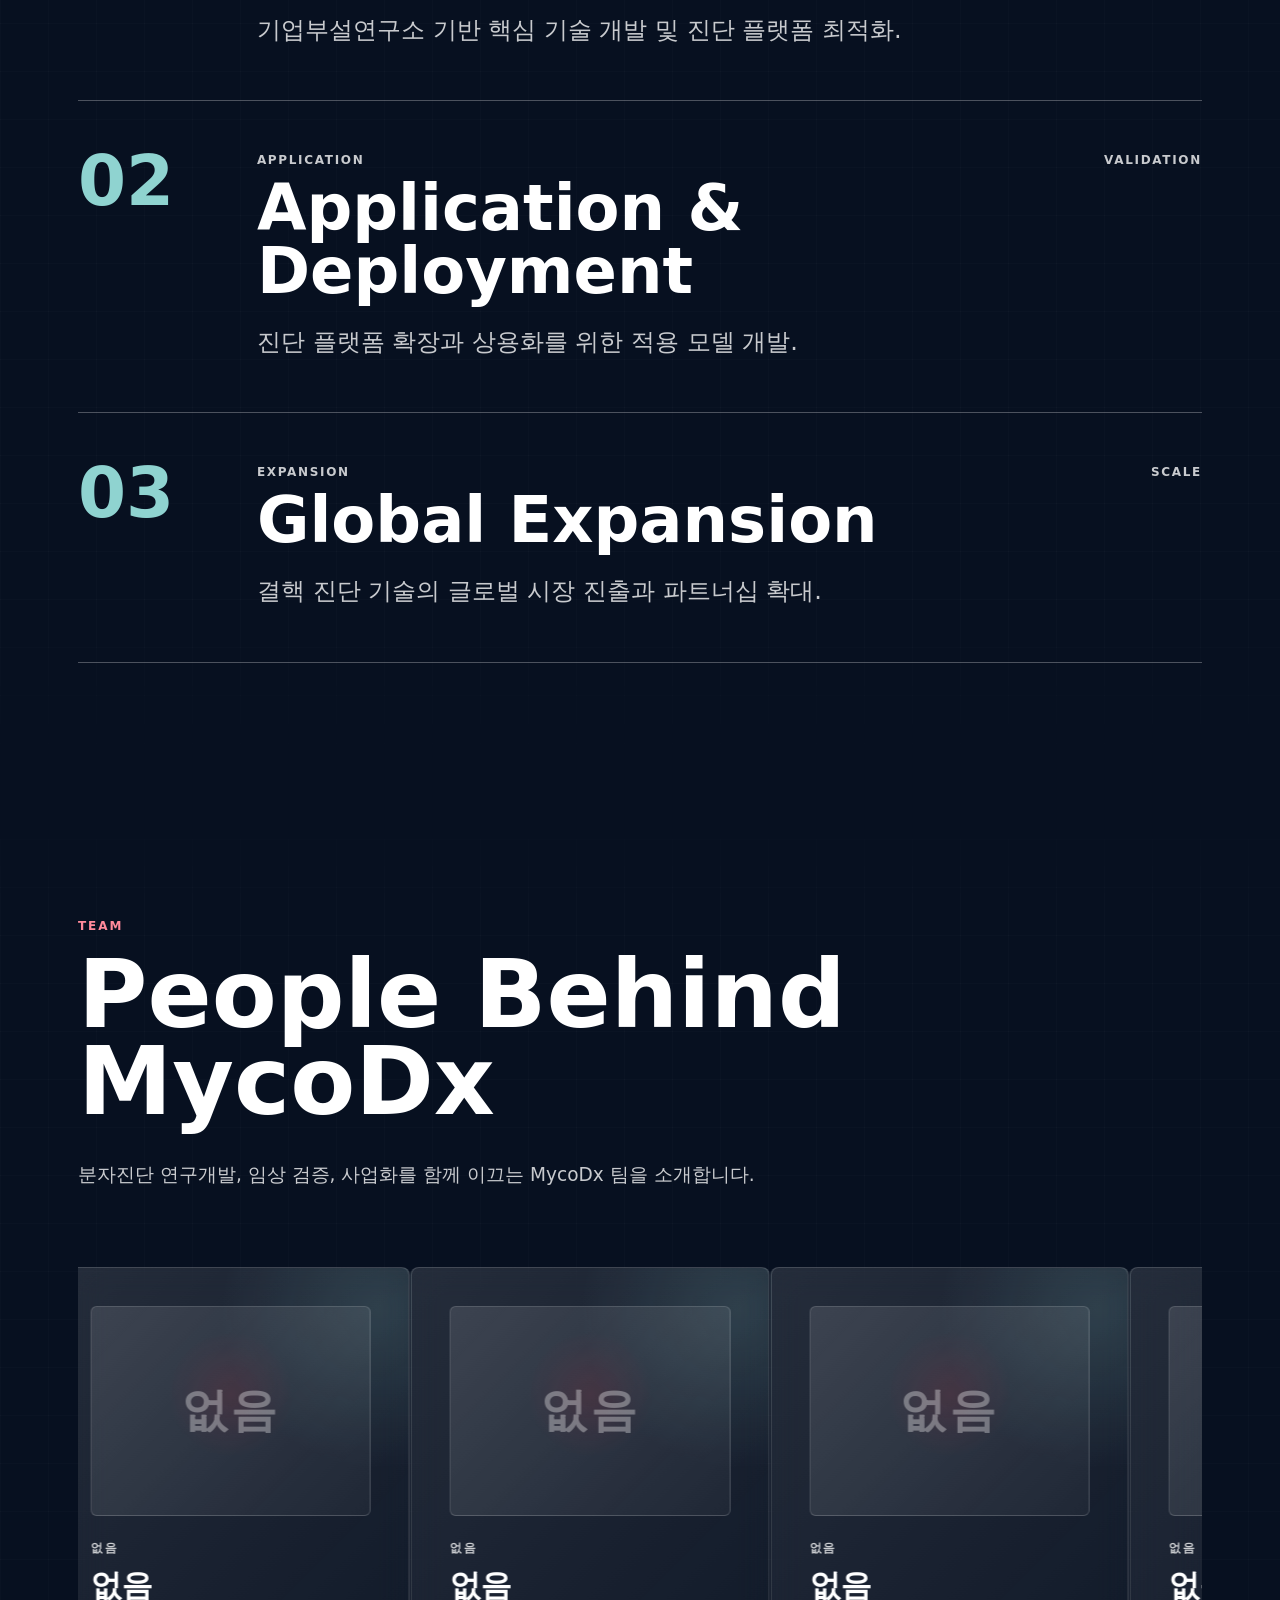
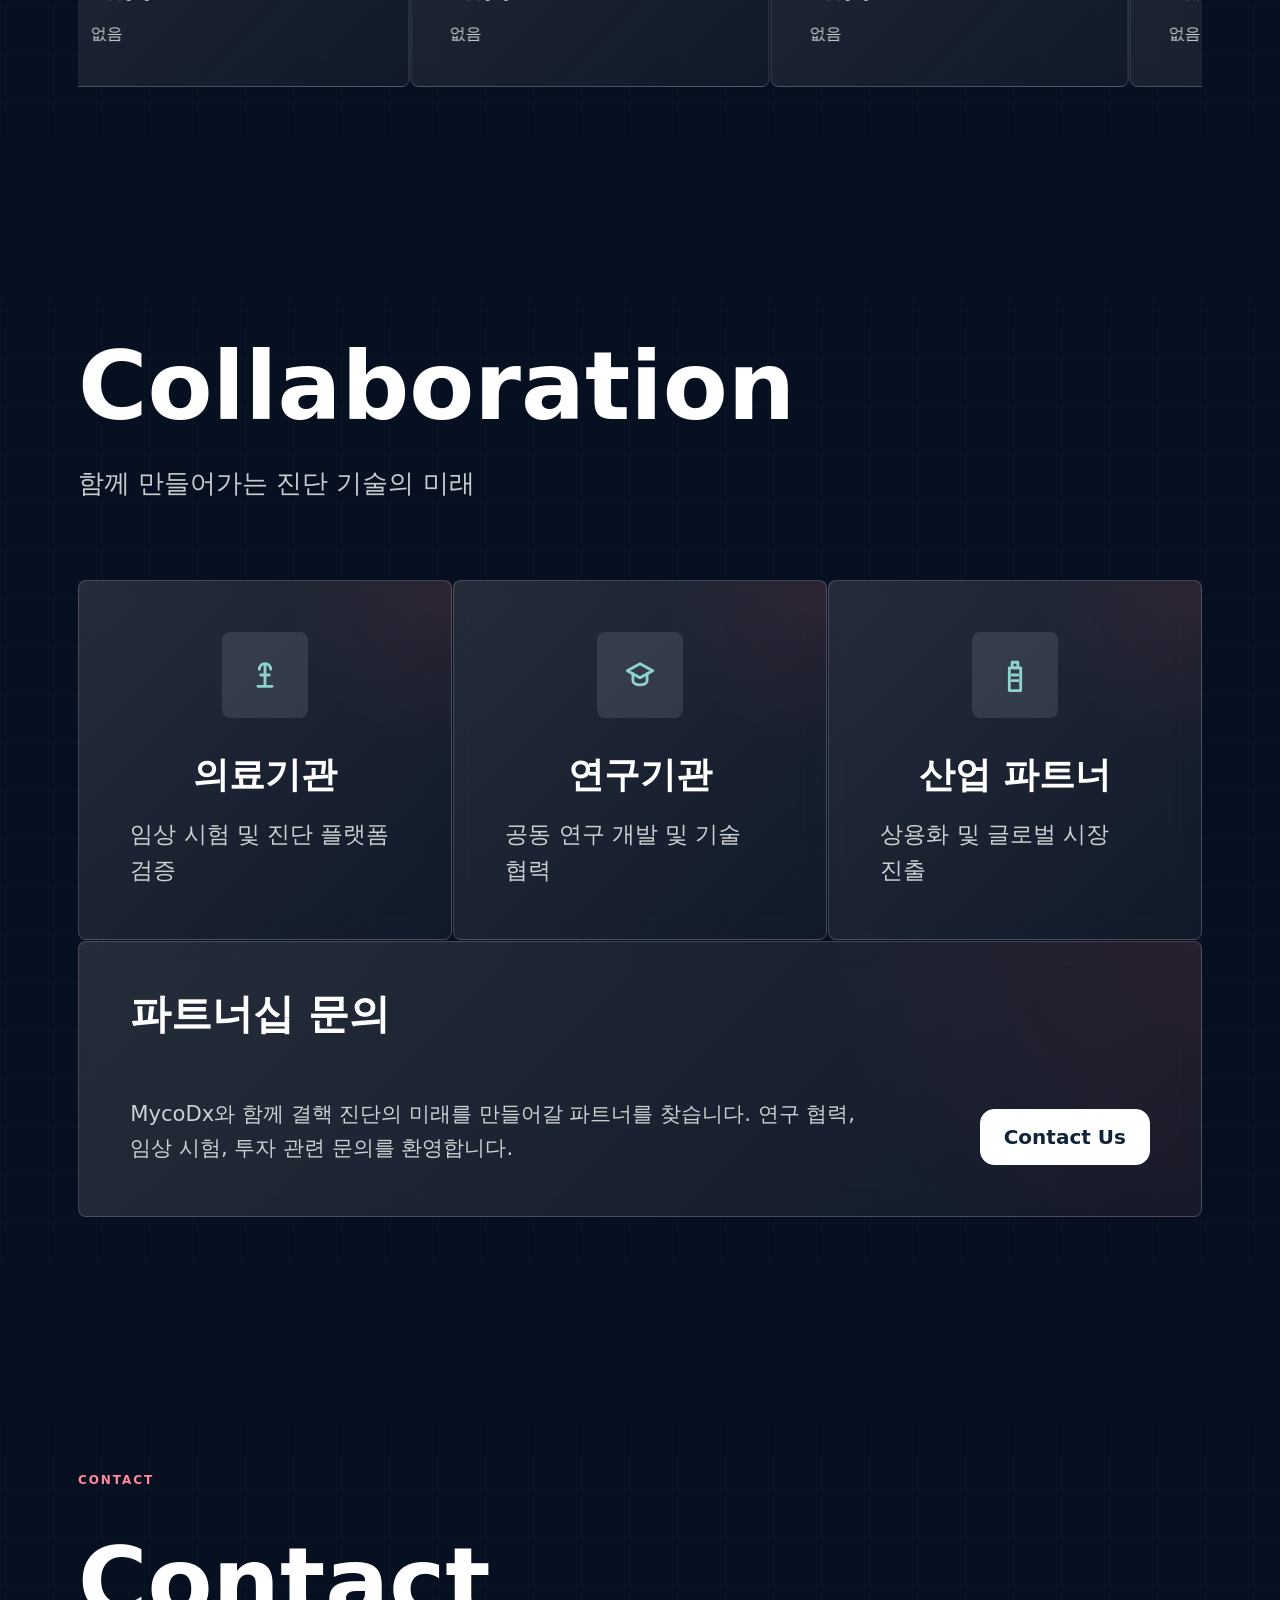
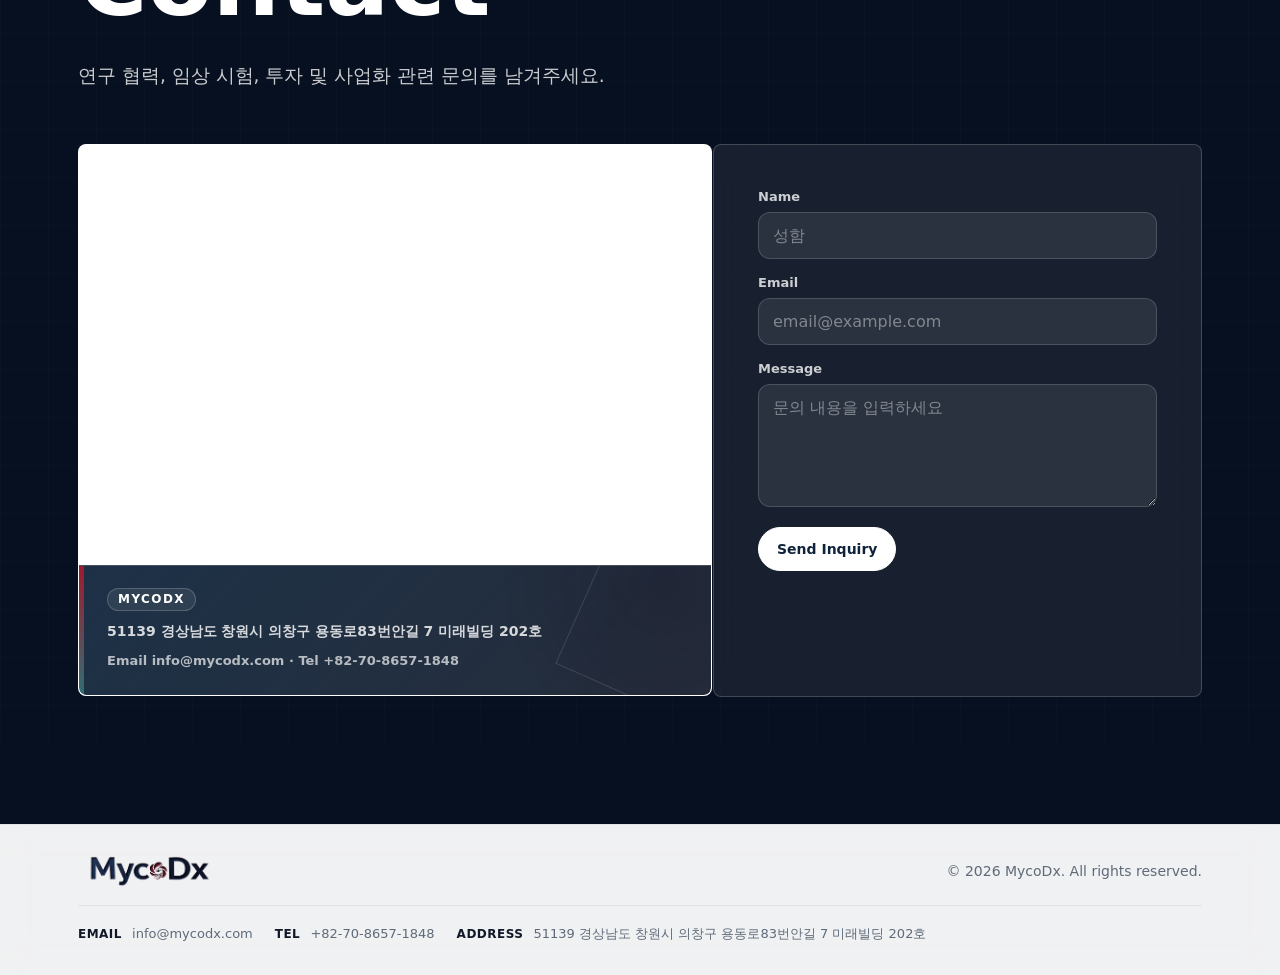
==== commit 366af3d4: "Update main site layout and CMS content" ====
--- a/index.html
+++ b/index.html
@@ -18,8 +18,8 @@
             <img src="./assets/images/logo-horizontal.png" alt="MycoDx" />
           </a>
           <div class="languageSwitch" aria-label="Language selector">
-            <button type="button" data-lang-switch="ko" aria-pressed="true"><span class="flagIcon"><img src="./assets/images/flag-kr.svg" alt="" /></span>KOR</button>
-            <button type="button" data-lang-switch="en" aria-pressed="false"><span class="flagIcon"><img src="./assets/images/flag-us.svg" alt="" /></span>EN</button>
+            <button type="button" data-lang-switch="ko" aria-pressed="true"><span class="flagIcon"><img src="./assets/images/flag-kr.png" alt="" /></span>KOR</button>
+            <button type="button" data-lang-switch="en" aria-pressed="false"><span class="flagIcon"><img src="./assets/images/flag-us.png" alt="" /></span>EN</button>
           </div>
         </div>
 
@@ -80,7 +80,7 @@
         </div>
       </section>
 
-      <section class="section" id="about">
+      <section class="section aboutSection" id="about">
         <div class="wrap split">
           <div class="reveal">
             <p class="eyebrow">ABOUT</p>
@@ -102,7 +102,7 @@
         </div>
       </section>
 
-      <section class="section mutedSection" id="research">
+      <section class="section technologySection mutedSection" id="research">
         <div class="wrap">
           <div class="sectionHead reveal">
             <p class="eyebrow">TECHNOLOGY</p>
@@ -129,37 +129,57 @@
         </div>
       </section>
 
-      <section class="section" id="projects">
-        <div class="wrap platformGrid">
-          <div class="sectionHead stickyHead reveal">
+      <section class="section pipelineSection" id="projects">
+        <div class="wrap pipelineLayout">
+          <div class="pipelineIntro reveal">
             <p class="eyebrow">PIPELINE</p>
             <h2>Development Pipeline</h2>
             <p class="sectionDesc" data-i18n="pipelineDesc">연구 기반 구축부터 상용화와 글로벌 전개까지 이어지는 개발 로드맵입니다.</p>
           </div>
 
-          <div class="steps reveal delay1">
+          <div class="steps pipelineSteps reveal delay1">
             <article class="stepItem">
-              <span>01</span>
-              <div>
+              <span class="stepNum">01</span>
+              <div class="stepBody">
+                <p class="stepMeta">Foundation</p>
                 <h3>R&amp;D Foundation</h3>
                 <p data-i18n="pipeline1">기업부설연구소 기반 핵심 기술 개발 및 진단 플랫폼 최적화.</p>
               </div>
+              <p class="stepStatus">Research</p>
             </article>
             <article class="stepItem">
-              <span>02</span>
-              <div>
+              <span class="stepNum">02</span>
+              <div class="stepBody">
+                <p class="stepMeta">Application</p>
                 <h3>Application &amp; Deployment</h3>
                 <p data-i18n="pipeline2">진단 플랫폼 확장과 상용화를 위한 적용 모델 개발.</p>
               </div>
+              <p class="stepStatus">Validation</p>
             </article>
             <article class="stepItem">
-              <span>03</span>
-              <div>
+              <span class="stepNum">03</span>
+              <div class="stepBody">
+                <p class="stepMeta">Expansion</p>
                 <h3>Global Expansion</h3>
                 <p data-i18n="pipeline3">결핵 진단 기술의 글로벌 시장 진출과 파트너십 확대.</p>
               </div>
-            </article>
-          </div>
+              <p class="stepStatus">Scale</p>
+            </article>
+          </div>
+        </div>
+      </section>
+
+      <section class="section teamSection" id="team">
+        <div class="wrap">
+          <div class="sectionHead reveal">
+            <div>
+              <p class="eyebrow">TEAM</p>
+              <h2>People Behind MycoDx</h2>
+            </div>
+            <p class="sectionDesc">분자진단 연구개발, 임상 검증, 사업화를 함께 이끄는 MycoDx 팀을 소개합니다.</p>
+          </div>
+
+          <div class="teamGrid" id="teamContent" aria-live="polite"></div>
         </div>
       </section>
 
@@ -219,15 +239,21 @@
           </div>
 
           <div class="contactPanels">
-            <div
-              class="mapCard reveal delay1"
-              id="companyMap"
-              data-address="경상남도 창원시 의창구 용동로83번안길 7 미래빌딩 202호"
-              aria-label="MycoDx company location map"
-            >
-              <div class="mapFallback">
+            <div class="mapCard googleMapCard">
+              <iframe
+                src="https://www.google.com/maps/embed?pb=!1m18!1m12!1m3!1d1629.343231176825!2d128.7001853310215!3d35.239174296577445!2m3!1f0!2f0!3f0!3m2!1i1024!2i768!4f13.1!3m3!1m2!1s0x3568cc7be42df32b%3A0x58106966d3b18ece!2z6rK97IOB64Ko64-EIOywveybkOyLnCDsnZjssL3qtawg7Jqp64-Z66GcODPrsojslYjquLggNw!5e0!3m2!1sko!2skr!4v1780626606710!5m2!1sko!2skr"
+                width="100%"
+                height="420"
+                style="border:0;"
+                allowfullscreen=""
+                loading="lazy"
+                referrerpolicy="no-referrer-when-downgrade"
+                title="MycoDx 위치 Google 지도">
+              </iframe>
+              <div class="mapEmbedInfo">
                 <strong>MycoDx</strong>
-                <span data-i18n="addressShort">경상남도 창원시 의창구 용동로83번안길 7</span>
+                <span>51139 경상남도 창원시 의창구 용동로83번안길 7 미래빌딩 202호</span>
+                <span>Email info@mycodx.com · Tel +82-70-8657-1848</span>
               </div>
             </div>
 
@@ -458,5 +484,6 @@
         }
       });
     </script>
+    <script src="./js/content-loader.js"></script>
   </body>
 </html>
--- a/css/style.css
+++ b/css/style.css
@@ -226,57 +226,119 @@
 .num { color: var(--accent); font-weight: 850; font-size: 13px; }
 .researchCard p { margin: 18px 0 0; color: var(--sub); line-height: 1.75; }
 
-.platformGrid { display: grid; grid-template-columns: .78fr 1.22fr; gap: 78px; align-items: start; }
-.stickyHead { position: static; }
-.stickyHead .sectionDesc { margin-top: 20px; }
-.steps { position: relative; display: grid; gap: 18px; }
-.steps::before {
+.pipelineSection { padding-block: clamp(96px, 10vw, 150px); }
+.pipelineLayout {
+  display: grid;
+  gap: clamp(54px, 7vw, 96px);
+}
+.pipelineIntro {
+  display: grid;
+  grid-template-columns: minmax(0, .92fr) minmax(320px, .68fr);
+  gap: clamp(32px, 6vw, 82px);
+  align-items: end;
+}
+.pipelineIntro .eyebrow { margin-bottom: 18px; }
+.pipelineIntro h2 {
+  max-width: 860px;
+  font-size: clamp(58px, 9vw, 132px);
+  line-height: .9;
+  letter-spacing: 0;
+}
+.pipelineIntro .sectionDesc {
+  margin: 0;
+  max-width: 520px;
+  color: rgba(255,255,255,.76);
+  font-size: clamp(17px, 1.45vw, 21px);
+  line-height: 1.7;
+}
+.steps,
+.pipelineSteps {
+  display: grid;
+  gap: 0;
+}
+.steps::before { display: none; }
+.stepItem {
+  position: relative;
+  display: grid;
+  grid-template-columns: minmax(78px, .18fr) minmax(0, 1fr) minmax(92px, .18fr);
+  gap: clamp(20px, 3.2vw, 48px);
+  align-items: start;
+  min-height: 0;
+  padding: clamp(30px, 4vw, 54px) 0;
+  border-top: 1px solid rgba(255,255,255,.28);
+  background: transparent;
+  box-shadow: none;
+  transition: border-color .35s var(--ease-out), transform .35s var(--ease-out);
+}
+.stepItem:last-child {
+  border-bottom: 1px solid rgba(255,255,255,.28);
+}
+.stepItem::before {
   content: "";
   position: absolute;
-  left: 32px;
-  top: 28px;
-  bottom: 28px;
-  width: 1px;
-  background: linear-gradient(var(--red), rgba(47,111,115,.5), transparent);
-}
-.stepItem {
-  position: relative;
-  display: grid;
-  grid-template-columns: 64px 1fr;
-  gap: 22px;
-  min-height: 132px;
-  padding: 24px 26px;
-  border: 1px solid var(--line);
-  border-radius: 18px;
+  left: 0;
+  top: -1px;
+  width: 0;
+  height: 1px;
+  background: rgba(255,255,255,.92);
+  transition: width .55s var(--ease-out);
+}
+.stepItem::after {
+  content: "";
+  position: absolute;
+  inset: 0;
+  z-index: -1;
+  opacity: 0;
   background:
-    linear-gradient(135deg, rgba(255,255,255,.96), rgba(248,250,251,.9)),
-    radial-gradient(circle at 92% 20%, rgba(47,111,115,.08), transparent 30%);
-  box-shadow: 0 16px 34px rgba(24,50,79,.06);
-  transition: transform .35s var(--ease-out), border-color .35s var(--ease-out), box-shadow .35s var(--ease-out);
+    linear-gradient(90deg, rgba(255,255,255,.075), transparent 70%),
+    radial-gradient(circle at 100% 20%, rgba(143,211,208,.16), transparent 32%);
+  transition: opacity .35s var(--ease-out);
 }
 .stepItem:hover {
-  transform: translateY(-4px);
-  border-color: rgba(47,111,115,.28);
-  box-shadow: 0 22px 48px rgba(24,50,79,.10);
-}
-.stepItem > span {
-  position: relative;
-  z-index: 1;
-  display: grid;
-  place-items: center;
-  width: 48px;
-  height: 48px;
-  border-radius: 999px;
-  color: #fff;
-  background: var(--navy2);
-  box-shadow: 0 0 0 8px #fff, 0 12px 24px rgba(24,50,79,.16);
+  border-color: rgba(255,255,255,.56);
+  transform: translateX(8px);
+}
+.stepItem:hover::before { width: 100%; }
+.stepItem:hover::after { opacity: 1; }
+.stepNum {
+  color: rgba(255,255,255,.48);
+  font-size: clamp(38px, 5.4vw, 82px);
+  font-weight: 800;
+  line-height: .85;
+  letter-spacing: 0;
+}
+.stepBody {
+  min-width: 0;
+}
+.stepMeta,
+.stepStatus {
+  margin: 0;
+  color: #ff8a9b;
+  font-size: 12px;
   font-weight: 850;
-}
-.stepItem:nth-child(2) > span { background: var(--accent); }
-.stepItem:nth-child(3) > span { background: var(--red); }
-.stepItem:nth-child(4) > span { background: #6b7785; }
-.stepItem h3 { font-size: clamp(22px, 2.2vw, 32px); letter-spacing: -.035em; }
-.stepItem p { margin: 12px 0 0; color: var(--sub); font-size: 17px; line-height: 1.72; }
+  letter-spacing: .14em;
+  line-height: 1.4;
+  text-transform: uppercase;
+}
+.stepItem h3 {
+  margin-top: 8px;
+  color: #ffffff;
+  font-size: clamp(34px, 5vw, 72px);
+  line-height: .98;
+  letter-spacing: 0;
+}
+.stepItem .stepBody > p:not(.stepMeta) {
+  max-width: 760px;
+  margin: 20px 0 0;
+  color: rgba(255,255,255,.78);
+  font-size: clamp(17px, 1.9vw, 24px);
+  line-height: 1.6;
+}
+.stepStatus {
+  justify-self: end;
+  margin-top: 8px;
+  color: rgba(143,211,208,.88);
+}
 
 .partnershipSection {
   background: #e9edf1;
@@ -655,6 +717,332 @@
 @keyframes fadeIn { from { opacity: 0; } to { opacity: 1; } }
 @keyframes modalIn { from { opacity: 0; transform: translateY(18px) scale(.98); } to { opacity: 1; transform: translateY(0) scale(1); } }
 
+/* =========================================================
+   Fixed full-page background like mirusystems.com
+   - 메인 index.html 전용
+   - 배경은 고정되고 콘텐츠만 스크롤됨
+========================================================= */
+
+body:not(.subPage) {
+  background: #071020;
+}
+
+/* 고정 배경 레이어 */
+body:not(.subPage)::before {
+  content: "";
+  position: fixed;
+  inset: 0;
+  z-index: 0;
+  pointer-events: none;
+
+  background:
+    linear-gradient(
+      rgba(5, 10, 22, 0.72),
+      rgba(5, 10, 22, 0.82)
+    ),
+    radial-gradient(circle at 18% 22%, rgba(161, 26, 47, 0.32), transparent 34%),
+    radial-gradient(circle at 82% 68%, rgba(47, 111, 115, 0.28), transparent 40%),
+    url("../assets/images/hero-diagnostic-plates.png");
+
+  background-size: cover, auto, auto, cover;
+  background-position: center, center, center, center;
+  background-repeat: no-repeat;
+}
+
+/* 은은한 그리드/광원 레이어 */
+body:not(.subPage)::after {
+  content: "";
+  position: fixed;
+  inset: 0;
+  z-index: 0;
+  pointer-events: none;
+
+  background-image:
+    linear-gradient(rgba(255, 255, 255, 0.045) 1px, transparent 1px),
+    linear-gradient(90deg, rgba(255, 255, 255, 0.045) 1px, transparent 1px);
+  background-size: 48px 48px;
+  mask-image: linear-gradient(to bottom, rgba(0, 0, 0, 0.65), transparent 78%);
+}
+
+/* 기존 섹션 배경이 고정 배경을 덮지 않게 처리 */
+body:not(.subPage) main,
+body:not(.subPage) .section,
+body:not(.subPage) .mutedSection,
+body:not(.subPage) .partnershipSection,
+body:not(.subPage) .gallerySection,
+body:not(.subPage) .contactSection {
+  background: transparent;
+}
+
+body:not(.subPage) .mutedSection,
+body:not(.subPage) .contactSection {
+  border-top: 0;
+  border-bottom: 0;
+}
+
+/* 섹션 간 공간감 */
+body:not(.subPage) .section,
+body:not(.subPage) .sectionTop {
+  position: relative;
+}
+
+body:not(.subPage) main > .section:not(.hero) {
+  isolation: isolate;
+  z-index: 2;
+  overflow: hidden;
+  border-top: 0;
+}
+
+body:not(.subPage) main > .section:not(.hero)::before {
+  content: "";
+  position: absolute;
+  inset: 0;
+  z-index: -1;
+  pointer-events: none;
+  background:
+    linear-gradient(rgba(5, 10, 22, 0.70), rgba(5, 10, 22, 0.82)),
+    radial-gradient(circle at 18% 22%, rgba(161, 26, 47, 0.30), transparent 34%),
+    radial-gradient(circle at 82% 68%, rgba(47, 111, 115, 0.26), transparent 40%),
+    url("../assets/images/hero-diagnostic-plates.png");
+  background-attachment: fixed, fixed, fixed, fixed;
+  background-size: cover, auto, auto, cover;
+  background-position: center, center, center, center;
+  background-repeat: no-repeat;
+}
+
+/* 메인 텍스트를 어두운 배경에 맞게 변경 */
+body:not(.subPage) h1,
+body:not(.subPage) h2,
+body:not(.subPage) h3 {
+  color: #ffffff;
+}
+
+body:not(.subPage) .lead,
+body:not(.subPage) .prose p,
+body:not(.subPage) .sectionDesc,
+body:not(.subPage) .researchCard p,
+body:not(.subPage) .stepItem p,
+body:not(.subPage) .partnershipHead p,
+body:not(.subPage) .partnerCard p,
+body:not(.subPage) .partnerInquiry p {
+  color: rgba(255, 255, 255, 0.86);
+}
+
+body:not(.subPage) .eyebrow {
+  color: #ff8a9b;
+}
+
+/* 카드들은 유리 느낌으로 */
+body:not(.subPage) .researchGrid,
+body:not(.subPage) .researchCard,
+body:not(.subPage) .stepItem,
+body:not(.subPage) .partnerCard,
+body:not(.subPage) .partnerInquiry,
+body:not(.subPage) .camelliaVisual,
+body:not(.subPage) .labVisual,
+body:not(.subPage) .contactForm,
+body:not(.subPage) .mapCard {
+  border-color: rgba(255, 255, 255, 0.16);
+  background: rgba(255, 255, 255, 0.08);
+  backdrop-filter: blur(18px);
+  box-shadow: 0 24px 70px rgba(0, 0, 0, 0.22);
+}
+
+/* 카드 내부 제목/텍스트 색 보정 */
+body:not(.subPage) .researchCard h3,
+body:not(.subPage) .stepItem h3,
+body:not(.subPage) .partnershipHead h2,
+body:not(.subPage) .partnerCard h3,
+body:not(.subPage) .partnerInquiry h3,
+body:not(.subPage) .visualInfo strong {
+  color: #ffffff;
+}
+
+body:not(.subPage) main > .section:not(.hero) .num,
+body:not(.subPage) main > .section:not(.hero) .partnerIcon,
+body:not(.subPage) main > .section:not(.hero) .badge {
+  color: #8fd3d0;
+}
+
+body:not(.subPage) main > .section:not(.hero) .researchCard:hover,
+body:not(.subPage) main > .section:not(.hero) .stepItem:hover,
+body:not(.subPage) main > .section:not(.hero) .partnerCard:hover {
+  background: rgba(255, 255, 255, 0.12);
+}
+
+body:not(.subPage) .pipelineSection .stepItem,
+body:not(.subPage) .pipelineSection .stepItem:hover {
+  border-top-color: rgba(255,255,255,.28);
+  border-right: 0;
+  border-left: 0;
+  border-radius: 0;
+  background: transparent;
+  backdrop-filter: none;
+  box-shadow: none;
+}
+
+body:not(.subPage) .pipelineSection .stepItem:last-child {
+  border-bottom-color: rgba(255,255,255,.28);
+}
+
+body:not(.subPage) .pipelineSection .stepMeta {
+  color: #ff8a9b;
+}
+
+body:not(.subPage) .pipelineSection .stepStatus {
+  color: rgba(143,211,208,.88);
+}
+
+body:not(.subPage) .pipelineSection .stepItem:hover::after {
+  opacity: 1;
+}
+
+/* 히어로 내부 장식 배경은 중복되므로 약하게 */
+/* =========================================================
+   Hero 영역은 기존 밝은 무늬 배경 유지
+   Hero 아래부터는 고정 배경 이미지 노출
+========================================================= */
+
+/* Hero는 고정 배경을 덮는 밝은 섹션으로 복구 */
+body:not(.subPage) .hero {
+  z-index: 1;
+  background: transparent;
+}
+
+body:not(.subPage) .hero::after {
+  content: none;
+}
+
+/* Hero 내부의 기존 은은한 무늬/광원 효과 유지 */
+body:not(.subPage) .heroBg {
+  position: fixed;
+  inset: 72px 0 0;
+  z-index: 0;
+  opacity: 1;
+  background:
+    radial-gradient(circle at 74% 28%, rgba(47,111,115,.14), transparent 30%),
+    radial-gradient(circle at 18% 20%, rgba(161,26,47,.08), transparent 24%),
+    linear-gradient(180deg, #ffffff 0%, #fafbfc 100%);
+  animation: none;
+}
+
+body:not(.subPage) .heroBg::before {
+  content: "";
+  position: fixed;
+  inset: 0;
+  background-image:
+    linear-gradient(rgba(24,50,79,.05) 1px, transparent 1px),
+    linear-gradient(90deg, rgba(24,50,79,.05) 1px, transparent 1px);
+  background-size: 44px 44px;
+  mask-image: linear-gradient(to bottom, rgba(0,0,0,.55), transparent 76%);
+}
+
+body:not(.subPage) .heroGrid {
+  z-index: 1;
+}
+
+/* Hero 안의 글자색은 기존 밝은 배경용으로 복구 */
+body:not(.subPage) .hero h1,
+body:not(.subPage) .hero h2,
+body:not(.subPage) .hero h3 {
+  color: var(--navy2);
+}
+
+body:not(.subPage) .hero .lead {
+  color: var(--sub);
+}
+
+body:not(.subPage) .hero .eyebrow {
+  color: var(--red);
+}
+
+/* Hero 안의 버튼도 기존 느낌으로 복구 */
+body:not(.subPage) .hero .btn.primary {
+  color: #fff;
+  background: var(--navy2);
+  border-color: var(--navy2);
+}
+
+body:not(.subPage) .hero .btn.primary:hover {
+  background: var(--navy);
+}
+
+body:not(.subPage) .hero .btn.ghost {
+  color: var(--navy2);
+  background: #fff;
+  border-color: var(--line);
+}
+
+/* Hero 안의 실험실 비주얼은 기존 밝은 카드 느낌 유지 */
+body:not(.subPage) .hero .labVisual {
+  border-color: var(--line);
+  background: linear-gradient(135deg, #f8fafc, #edf2f6);
+  backdrop-filter: none;
+  box-shadow: 0 24px 70px rgba(24, 50, 79, .10);
+}
+
+body:not(.subPage) .hero .visualInfoLayer {
+  background: linear-gradient(180deg, rgba(248,250,251,.98), #f8fafc);
+}
+
+body:not(.subPage) .hero .visualInfo {
+  background: rgba(255,255,255,.92);
+  border-color: rgba(223,229,234,.9);
+}
+
+body:not(.subPage) .hero .visualInfo strong {
+  color: var(--navy2);
+}
+
+body:not(.subPage) .hero .visualInfo p {
+  color: var(--sub);
+}
+
+/* 버튼 보정 */
+body:not(.subPage) .btn.primary {
+  background: #ffffff;
+  border-color: #ffffff;
+  color: #0f243b;
+}
+
+body:not(.subPage) .btn.primary:hover {
+  background: rgba(255, 255, 255, 0.88);
+}
+
+body:not(.subPage) .btn.ghost {
+  background: rgba(255, 255, 255, 0.08);
+  border-color: rgba(255, 255, 255, 0.24);
+  color: #ffffff;
+}
+
+/* 푸터도 배경 위에 얹히는 느낌 */
+body:not(.subPage) .footer {
+  background: rgba(255, 255, 255, 0.92);
+  border-top-color: rgba(223, 229, 234, 0.9);
+  backdrop-filter: blur(18px);
+}
+
+body:not(.subPage) .footerInner,
+body:not(.subPage) .footerContact {
+  color: var(--sub);
+}
+
+body:not(.subPage) .footerContact strong {
+  color: var(--ink);
+}
+
+body:not(.subPage) .siteHeader,
+body:not(.subPage) main,
+body:not(.subPage) .footer {
+  position: relative;
+  z-index: 1;
+}
+
+body:not(.subPage) .siteHeader {
+  position: fixed;
+  z-index: 100;
+}
+
 @media (prefers-reduced-motion: reduce) {
   html { scroll-behavior: auto; }
   *, *::before, *::after { animation: none !important; transition: none !important; }
@@ -670,7 +1058,10 @@
   .desktopNav { display: none; }
   .menuBtn { display: grid; }
   .hero { min-height: auto; }
-  .heroGrid, .split, .platformGrid, .newsGrid { grid-template-columns: 1fr; gap: 42px; }
+  .heroGrid, .split, .platformGrid, .pipelineIntro, .newsGrid { grid-template-columns: 1fr; gap: 42px; }
+  .pipelineLayout { gap: 52px; }
+  .pipelineIntro h2 { max-width: 760px; }
+  .pipelineIntro .sectionDesc { max-width: 680px; }
   .contactPanels { grid-template-columns: 1fr; }
   .camelliaVisual { width: min(260px, 72vw); }
   .labVisual { --scan-distance: 190px; height: clamp(400px, 58vw, 480px); }
@@ -717,11 +1108,12 @@
   .partnerInquiry .btn { min-height: 50px; font-size: 17px; }
   .researchCard { border-right: 0; border-bottom: 1px solid var(--line); min-height: 210px; }
   .researchCard:last-child { border-bottom: 0; }
-  .steps::before { left: 24px; }
-  .stepItem { grid-template-columns: 48px 1fr; gap: 16px; padding: 22px 18px; min-height: 0; }
-  .stepItem > span { width: 40px; height: 40px; box-shadow: 0 0 0 6px #fff, 0 10px 20px rgba(24,50,79,.14); }
-  .stepItem h3 { font-size: 21px; }
-  .stepItem p { font-size: 15px; }
+  .steps::before { display: none; }
+  .stepItem { grid-template-columns: 1fr; gap: 18px; padding: 30px 0 32px; min-height: 0; }
+  .stepNum { width: auto; height: auto; font-size: 42px; box-shadow: none; }
+  .stepItem h3 { font-size: clamp(34px, 10vw, 50px); }
+  .stepItem .stepBody > p:not(.stepMeta) { margin-top: 14px; font-size: 16px; }
+  .stepStatus { justify-self: start; margin-top: 0; }
   .newsDigestItem { grid-template-columns: 1fr; }
   .newsDigestItem .thumb { aspect-ratio: 16 / 9; }
   .newsItem { grid-template-columns: 1fr; gap: 6px; }
@@ -1053,3 +1445,726 @@
     opacity: .35;
   }
 }
+.customMap {
+  padding: 0;
+  overflow: hidden;
+  background: #f8fafc;
+}
+
+.customMap img {
+  display: block;
+  width: 100%;
+  height: 100%;
+  min-height: 360px;
+  object-fit: cover;
+}
+
+.customMap::before,
+.customMap::after {
+  display: none;
+}
+
+/* =========================================================
+   Google Maps embed
+========================================================= */
+
+.googleMapCard {
+  padding: 0;
+  overflow: hidden;
+  background: #ffffff;
+}
+
+.googleMapCard::before,
+.googleMapCard::after {
+  display: none;
+}
+
+.googleMapCard iframe {
+  display: block;
+  width: 100%;
+  height: 420px;
+  border: 0;
+}
+
+.mapEmbedInfo {
+  position: relative;
+  display: grid;
+  gap: 9px;
+  padding: 22px 24px 24px 28px;
+  overflow: hidden;
+  border-top: 1px solid rgba(255, 255, 255, 0.16);
+  background:
+    linear-gradient(135deg, rgba(15, 36, 59, 0.94), rgba(7, 16, 32, 0.88)),
+    radial-gradient(circle at 92% 12%, rgba(161, 26, 47, 0.34), transparent 28%);
+  color: rgba(255, 255, 255, 0.82);
+  backdrop-filter: blur(14px);
+}
+
+.mapEmbedInfo::before {
+  content: "";
+  position: absolute;
+  left: 0;
+  top: 0;
+  bottom: 0;
+  width: 5px;
+  background: linear-gradient(180deg, var(--red), var(--accent));
+}
+
+.mapEmbedInfo::after {
+  content: "";
+  position: absolute;
+  right: -54px;
+  top: -80px;
+  width: 170px;
+  height: 220px;
+  border: 1px solid rgba(255, 255, 255, 0.12);
+  transform: rotate(24deg);
+}
+
+.mapEmbedInfo strong {
+  position: relative;
+  width: fit-content;
+  padding: 3px 10px 4px;
+  border: 1px solid rgba(255, 255, 255, 0.18);
+  border-radius: 999px;
+  background: rgba(255, 255, 255, 0.08);
+  color: #ffffff;
+  font-size: 12px;
+  font-weight: 850;
+  letter-spacing: .12em;
+  text-transform: uppercase;
+}
+
+.mapEmbedInfo span {
+  position: relative;
+  max-width: 560px;
+  font-size: 14px;
+  font-weight: 650;
+  line-height: 1.58;
+}
+
+.mapEmbedInfo span:last-child {
+  color: rgba(255, 255, 255, 0.68);
+  font-size: 13px;
+  font-weight: 750;
+}
+
+@media (max-width: 620px) {
+  .googleMapCard iframe {
+    height: 340px;
+  }
+}
+
+/* =========================================================
+   Main page layer system refresh
+   Defines the final visual contract for index.html sections.
+========================================================= */
+
+body:not(.subPage) {
+  --stage-ink: #ffffff;
+  --stage-copy: rgba(255,255,255,.78);
+  --stage-soft: rgba(255,255,255,.58);
+  --stage-line: rgba(255,255,255,.18);
+  --stage-panel: rgba(255,255,255,.075);
+  --stage-panel-strong: rgba(255,255,255,.12);
+  --stage-red: #ff8a9b;
+  --stage-accent: #8fd3d0;
+}
+
+body:not(.subPage) main {
+  position: relative;
+  z-index: 1;
+  background: transparent;
+}
+
+body:not(.subPage) main > .section:not(.hero) {
+  position: relative;
+  z-index: 2;
+  padding-block: clamp(96px, 10vw, 148px);
+  overflow: hidden;
+  color: var(--stage-ink);
+  isolation: isolate;
+}
+
+body:not(.subPage) main > .section:not(.hero)::before {
+  content: "";
+  position: absolute;
+  inset: 0;
+  z-index: -2;
+  pointer-events: none;
+  background:
+    linear-gradient(90deg, rgba(7,16,32,.84), rgba(7,16,32,.70)),
+    radial-gradient(circle at 18% 24%, rgba(161,26,47,.20), transparent 32%),
+    radial-gradient(circle at 84% 58%, rgba(47,111,115,.20), transparent 36%),
+    url("../assets/images/hero-diagnostic-plates.png");
+  background-attachment: fixed, fixed, fixed, fixed;
+  background-size: cover, auto, auto, cover;
+  background-position: center;
+  background-repeat: no-repeat;
+}
+
+body:not(.subPage) main > .section:not(.hero)::after {
+  content: "";
+  position: absolute;
+  inset: 0;
+  z-index: -1;
+  pointer-events: none;
+  background-image:
+    linear-gradient(rgba(255,255,255,.035) 1px, transparent 1px),
+    linear-gradient(90deg, rgba(255,255,255,.035) 1px, transparent 1px);
+  background-size: 48px 48px;
+  opacity: .52;
+  mask-image: linear-gradient(to bottom, transparent, #000 12%, #000 88%, transparent);
+}
+
+body:not(.subPage) .hero {
+  min-height: calc(100vh - 72px);
+  background: transparent;
+}
+
+body:not(.subPage) .heroBg {
+  position: fixed;
+  inset: 72px 0 0;
+  z-index: 0;
+  opacity: 1;
+  background:
+    radial-gradient(circle at 74% 28%, rgba(47,111,115,.14), transparent 30%),
+    radial-gradient(circle at 18% 20%, rgba(161,26,47,.08), transparent 24%),
+    linear-gradient(180deg, #ffffff 0%, #fafbfc 100%);
+  animation: none;
+}
+
+body:not(.subPage) .heroBg::before {
+  position: fixed;
+  inset: 0;
+  background-image:
+    linear-gradient(rgba(24,50,79,.05) 1px, transparent 1px),
+    linear-gradient(90deg, rgba(24,50,79,.05) 1px, transparent 1px);
+  background-size: 44px 44px;
+  mask-image: linear-gradient(to bottom, rgba(0,0,0,.55), transparent 76%);
+}
+
+body:not(.subPage) .heroGrid {
+  z-index: 1;
+}
+
+body:not(.subPage) main > .section:not(.hero) .eyebrow {
+  margin-bottom: 18px;
+  color: var(--stage-red);
+}
+
+body:not(.subPage) main > .section:not(.hero) h2,
+body:not(.subPage) main > .section:not(.hero) h3 {
+  color: var(--stage-ink);
+  letter-spacing: 0;
+  word-break: normal;
+  overflow-wrap: normal;
+  hyphens: none;
+}
+
+body:not(.subPage) main > .section:not(.hero) .sectionDesc,
+body:not(.subPage) main > .section:not(.hero) .prose p,
+body:not(.subPage) main > .section:not(.hero) article p,
+body:not(.subPage) main > .section:not(.hero) .partnerInquiry p {
+  color: var(--stage-copy);
+}
+
+body:not(.subPage) .sectionHead,
+body:not(.subPage) .pipelineIntro,
+body:not(.subPage) .contactGrid > .contactInfo {
+  display: grid;
+  grid-template-columns: 1fr;
+  gap: clamp(20px, 3vw, 34px);
+  align-items: start;
+  max-width: none;
+  margin-bottom: clamp(42px, 6vw, 76px);
+}
+
+body:not(.subPage) .sectionHead h2,
+body:not(.subPage) .contactInfo h2 {
+  font-size: clamp(52px, 7.4vw, 112px);
+  line-height: .92;
+}
+
+body:not(.subPage) .sectionHead .sectionDesc,
+body:not(.subPage) .pipelineIntro .sectionDesc,
+body:not(.subPage) .contactInfo .sectionDesc {
+  align-self: start;
+  max-width: 720px;
+  margin: 0;
+  font-size: clamp(17px, 1.45vw, 21px);
+  line-height: 1.72;
+}
+
+body:not(.subPage) .split {
+  grid-template-columns: minmax(340px, .72fr) minmax(0, .9fr);
+  gap: clamp(32px, 4vw, 58px);
+  align-items: center;
+}
+
+body:not(.subPage) .split > .reveal:first-child {
+  display: grid;
+  align-content: start;
+}
+
+body:not(.subPage) .aboutSection .split {
+  max-width: 1040px;
+}
+
+body:not(.subPage) .aboutSection .centeredProse {
+  align-self: center;
+}
+
+body:not(.subPage) .split h2 {
+  max-width: 520px;
+  font-size: clamp(50px, 6.2vw, 88px);
+  line-height: .94;
+}
+
+body:not(.subPage) .centeredProse {
+  max-width: none;
+  padding: clamp(30px, 3.6vw, 46px);
+  border: 1px solid var(--stage-line);
+  border-radius: 8px;
+  background:
+    linear-gradient(120deg, rgba(255,255,255,.12), rgba(255,255,255,.055)),
+    radial-gradient(circle at 100% 0%, rgba(143,211,208,.12), transparent 34%);
+  backdrop-filter: blur(16px);
+}
+
+body:not(.subPage) .camelliaVisual {
+  width: min(300px, 78%);
+  margin-top: clamp(22px, 3vw, 34px);
+  border-color: var(--stage-line);
+  border-radius: 8px;
+  background:
+    linear-gradient(135deg, rgba(255,255,255,.12), rgba(255,255,255,.045)),
+    radial-gradient(circle at 50% 46%, rgba(255,255,255,.16), transparent 34%);
+  box-shadow: none;
+}
+
+body:not(.subPage) .researchGrid {
+  display: grid;
+  grid-template-columns: repeat(3, minmax(0, 1fr));
+  border: 0;
+  background: transparent;
+  gap: 1px;
+}
+
+body:not(.subPage) .researchCard {
+  min-height: 320px;
+  padding: clamp(26px, 3.4vw, 42px);
+  border: 1px solid var(--stage-line);
+  border-radius: 0;
+  background:
+    linear-gradient(135deg, var(--stage-panel-strong), rgba(255,255,255,.045)),
+    radial-gradient(circle at 92% 16%, rgba(143,211,208,.16), transparent 30%);
+  backdrop-filter: blur(16px);
+  box-shadow: none;
+}
+
+body:not(.subPage) .researchCard:hover {
+  transform: translateY(-6px);
+  border-color: rgba(255,255,255,.36);
+  background:
+    linear-gradient(135deg, rgba(255,255,255,.16), rgba(255,255,255,.065)),
+    radial-gradient(circle at 92% 16%, rgba(143,211,208,.22), transparent 30%);
+  box-shadow: none;
+}
+
+body:not(.subPage) .num,
+body:not(.subPage) .stepNum {
+  color: var(--stage-accent);
+}
+
+body:not(.subPage) .researchCard h3 {
+  margin-top: auto;
+  font-size: clamp(26px, 3vw, 42px);
+  line-height: 1.02;
+}
+
+body:not(.subPage) .researchCard p {
+  margin-top: 22px;
+  font-size: 16px;
+  line-height: 1.72;
+}
+
+body:not(.subPage) .teamGrid {
+  position: relative;
+  width: 100%;
+  overflow-x: auto;
+  overflow-y: hidden;
+  cursor: grab;
+  scrollbar-width: none;
+  -ms-overflow-style: none;
+  user-select: none;
+}
+
+body:not(.subPage) .teamGrid::-webkit-scrollbar {
+  display: none;
+}
+
+body:not(.subPage) .teamGrid.isDragging {
+  cursor: grabbing;
+}
+
+body:not(.subPage) .teamTrack {
+  display: flex;
+  gap: 1px;
+  width: max-content;
+  will-change: transform;
+}
+
+body:not(.subPage) .teamCard {
+  flex: 0 0 clamp(280px, 28vw, 390px);
+  display: grid;
+  grid-template-rows: auto 1fr;
+  gap: 24px;
+  min-height: 420px;
+  padding: clamp(24px, 3vw, 38px);
+  border: 1px solid var(--stage-line);
+  border-radius: 8px;
+  background:
+    linear-gradient(135deg, var(--stage-panel-strong), rgba(255,255,255,.045)),
+    radial-gradient(circle at 92% 10%, rgba(143,211,208,.16), transparent 32%);
+  backdrop-filter: blur(16px);
+}
+
+body:not(.subPage) .teamPortrait {
+  width: 100%;
+  aspect-ratio: 4 / 3;
+  display: grid;
+  place-items: center;
+  border: 1px solid rgba(255,255,255,.16);
+  border-radius: 6px;
+  object-fit: cover;
+  background:
+    linear-gradient(135deg, rgba(255,255,255,.12), rgba(255,255,255,.04)),
+    radial-gradient(circle at 50% 42%, rgba(161,26,47,.18), transparent 34%);
+  color: var(--stage-accent);
+  font-size: clamp(36px, 5vw, 64px);
+  font-weight: 850;
+  letter-spacing: .08em;
+}
+
+body:not(.subPage) .teamPortraitFallback {
+  color: rgba(255,255,255,.34);
+  font-size: clamp(28px, 3.8vw, 46px);
+}
+
+body:not(.subPage) .teamRole {
+  margin: 0 0 12px;
+  color: var(--stage-red);
+  font-size: 12px;
+  font-weight: 850;
+  letter-spacing: .14em;
+  text-transform: uppercase;
+}
+
+body:not(.subPage) .teamCard h3 {
+  font-size: clamp(24px, 2.4vw, 36px);
+  line-height: 1.08;
+}
+
+body:not(.subPage) .teamCard p:not(.teamRole) {
+  margin: 18px 0 0;
+  color: var(--stage-copy);
+  font-size: 16px;
+  line-height: 1.72;
+}
+
+body:not(.subPage) .pipelineLayout {
+  display: grid;
+  gap: clamp(54px, 7vw, 96px);
+}
+
+body:not(.subPage) .pipelineIntro {
+  grid-template-columns: 1fr;
+  margin-bottom: 0;
+}
+
+body:not(.subPage) .pipelineIntro h2 {
+  max-width: 980px;
+  font-size: clamp(50px, 6.4vw, 98px);
+  line-height: .92;
+  overflow-wrap: normal;
+}
+
+body:not(.subPage) .pipelineSteps {
+  display: grid;
+  gap: 0;
+}
+
+body:not(.subPage) .pipelineSection .stepItem {
+  position: relative;
+  display: grid;
+  grid-template-columns: minmax(76px, .18fr) minmax(0, 1fr) minmax(92px, .18fr);
+  gap: clamp(20px, 3.2vw, 48px);
+  align-items: start;
+  padding: clamp(30px, 4vw, 54px) 0;
+  border-top: 1px solid rgba(255,255,255,.28);
+  border-right: 0;
+  border-left: 0;
+  border-radius: 0;
+  background: transparent;
+  backdrop-filter: none;
+  box-shadow: none;
+}
+
+body:not(.subPage) .pipelineSection .stepItem:last-child {
+  border-bottom: 1px solid rgba(255,255,255,.28);
+}
+
+body:not(.subPage) .pipelineSection .stepItem::before {
+  content: "";
+  position: absolute;
+  left: 0;
+  top: -1px;
+  width: 0;
+  height: 1px;
+  background: rgba(255,255,255,.92);
+  transition: width .55s var(--ease-out);
+}
+
+body:not(.subPage) .pipelineSection .stepItem::after {
+  content: "";
+  position: absolute;
+  inset: 0;
+  z-index: -1;
+  opacity: 0;
+  background:
+    linear-gradient(90deg, rgba(255,255,255,.075), transparent 70%),
+    radial-gradient(circle at 100% 20%, rgba(143,211,208,.16), transparent 32%);
+  transition: opacity .35s var(--ease-out);
+}
+
+body:not(.subPage) .pipelineSection .stepItem:hover {
+  transform: translateX(8px);
+}
+
+body:not(.subPage) .pipelineSection .stepItem:hover::before {
+  width: 100%;
+}
+
+body:not(.subPage) .pipelineSection .stepItem:hover::after {
+  opacity: 1;
+}
+
+body:not(.subPage) .stepMeta,
+body:not(.subPage) .stepStatus {
+  margin: 0;
+  color: var(--stage-red);
+  font-size: 12px;
+  font-weight: 850;
+  letter-spacing: .14em;
+  line-height: 1.4;
+  text-transform: uppercase;
+}
+
+body:not(.subPage) .stepStatus {
+  justify-self: end;
+  color: var(--stage-accent);
+}
+
+body:not(.subPage) .stepItem h3 {
+  margin-top: 8px;
+  font-size: clamp(34px, 5vw, 72px);
+  line-height: .98;
+}
+
+body:not(.subPage) .stepBody > p:not(.stepMeta) {
+  max-width: 760px;
+  margin: 20px 0 0;
+  font-size: clamp(17px, 1.9vw, 24px);
+  line-height: 1.6;
+}
+
+body:not(.subPage) .partnershipHead {
+  display: grid;
+  grid-template-columns: 1fr;
+  gap: clamp(20px, 3vw, 34px);
+  align-items: start;
+  margin: 0 0 clamp(42px, 6vw, 76px);
+  text-align: left;
+}
+
+body:not(.subPage) .partnershipHead h2 {
+  max-width: 960px;
+  font-size: clamp(52px, 7.4vw, 112px);
+  line-height: .92;
+}
+
+body:not(.subPage) .partnershipHead p {
+  margin: 0;
+  max-width: 760px;
+  color: var(--stage-copy);
+  font-size: clamp(18px, 2vw, 26px);
+  line-height: 1.55;
+}
+
+body:not(.subPage) .partnerCards {
+  display: grid;
+  grid-template-columns: repeat(3, minmax(0, 1fr));
+  gap: 1px;
+}
+
+body:not(.subPage) .partnerCard,
+body:not(.subPage) .partnerInquiry {
+  border: 1px solid var(--stage-line);
+  border-radius: 8px;
+  background:
+    linear-gradient(135deg, var(--stage-panel-strong), rgba(255,255,255,.045)),
+    radial-gradient(circle at 100% 0%, rgba(161,26,47,.14), transparent 32%);
+  backdrop-filter: blur(16px);
+  box-shadow: none;
+}
+
+body:not(.subPage) .partnerCard {
+  min-height: 360px;
+  padding: clamp(30px, 4vw, 52px);
+  text-align: left;
+}
+
+body:not(.subPage) .partnerIcon {
+  margin: 0 0 34px;
+  border-radius: 8px;
+  background: rgba(255,255,255,.10);
+  color: var(--stage-accent);
+}
+
+body:not(.subPage) .partnerCard h3,
+body:not(.subPage) .partnerInquiry h3 {
+  color: var(--stage-ink);
+}
+
+body:not(.subPage) .partnerCard p {
+  color: var(--stage-copy);
+}
+
+body:not(.subPage) .partnerInquiry {
+  display: grid;
+  grid-template-columns: minmax(0, 1fr) auto;
+  gap: clamp(22px, 4vw, 56px);
+  align-items: end;
+  margin-top: 1px;
+  padding: clamp(30px, 4vw, 52px);
+  text-align: left;
+}
+
+body:not(.subPage) .partnerInquiry h3 {
+  grid-column: 1 / -1;
+  font-size: clamp(32px, 3.2vw, 54px);
+  line-height: 1.04;
+  word-break: keep-all;
+}
+
+body:not(.subPage) .partnerInquiry p {
+  max-width: 760px;
+  margin: 0;
+  font-size: clamp(17px, 1.65vw, 24px);
+  line-height: 1.62;
+}
+
+body:not(.subPage) .contactGrid {
+  display: grid;
+  gap: clamp(26px, 4vw, 52px);
+}
+
+body:not(.subPage) .contactPanels {
+  display: grid;
+  grid-template-columns: minmax(0, .96fr) minmax(360px, .74fr);
+  gap: 1px;
+  align-items: stretch;
+}
+
+body:not(.subPage) .contactGrid > .contactInfo {
+  margin-bottom: 0;
+}
+
+body:not(.subPage) .mapCard,
+body:not(.subPage) .contactForm {
+  border: 1px solid var(--stage-line);
+  border-radius: 8px;
+  background: rgba(255,255,255,.07);
+  backdrop-filter: blur(16px);
+  box-shadow: none;
+}
+
+body:not(.subPage) .googleMapCard {
+  background: #ffffff;
+}
+
+body:not(.subPage) .contactForm {
+  padding: clamp(28px, 3.6vw, 44px);
+}
+
+body:not(.subPage) .footer {
+  position: relative;
+  z-index: 1;
+  background: rgba(255,255,255,.94);
+  color: var(--sub);
+}
+
+@media (max-width: 980px) {
+  body:not(.subPage) .sectionHead,
+  body:not(.subPage) .pipelineIntro,
+  body:not(.subPage) .contactGrid > .contactInfo,
+  body:not(.subPage) .partnershipHead {
+    grid-template-columns: 1fr;
+    gap: 24px;
+  }
+
+  body:not(.subPage) .split,
+  body:not(.subPage) .contactPanels {
+    grid-template-columns: 1fr;
+  }
+
+  body:not(.subPage) .researchGrid,
+  body:not(.subPage) .teamGrid,
+  body:not(.subPage) .partnerCards {
+    grid-template-columns: 1fr;
+  }
+
+  body:not(.subPage) .researchCard,
+  body:not(.subPage) .teamCard,
+  body:not(.subPage) .partnerCard {
+    min-height: 0;
+  }
+}
+
+@media (max-width: 1180px) {
+  body:not(.subPage) .pipelineIntro {
+    grid-template-columns: 1fr;
+    gap: 26px;
+  }
+
+  body:not(.subPage) .pipelineIntro h2 {
+    max-width: 820px;
+    font-size: clamp(48px, 10vw, 92px);
+  }
+}
+
+@media (max-width: 620px) {
+  body:not(.subPage) main > .section:not(.hero) {
+    padding-block: 76px;
+  }
+
+  body:not(.subPage) .pipelineSection .stepItem {
+    grid-template-columns: 1fr;
+    gap: 18px;
+    padding: 30px 0 32px;
+  }
+
+  body:not(.subPage) .stepNum {
+    font-size: 42px;
+  }
+
+  body:not(.subPage) .stepStatus {
+    justify-self: start;
+  }
+
+  body:not(.subPage) .partnerInquiry {
+    grid-template-columns: 1fr;
+    align-items: start;
+  }
+}
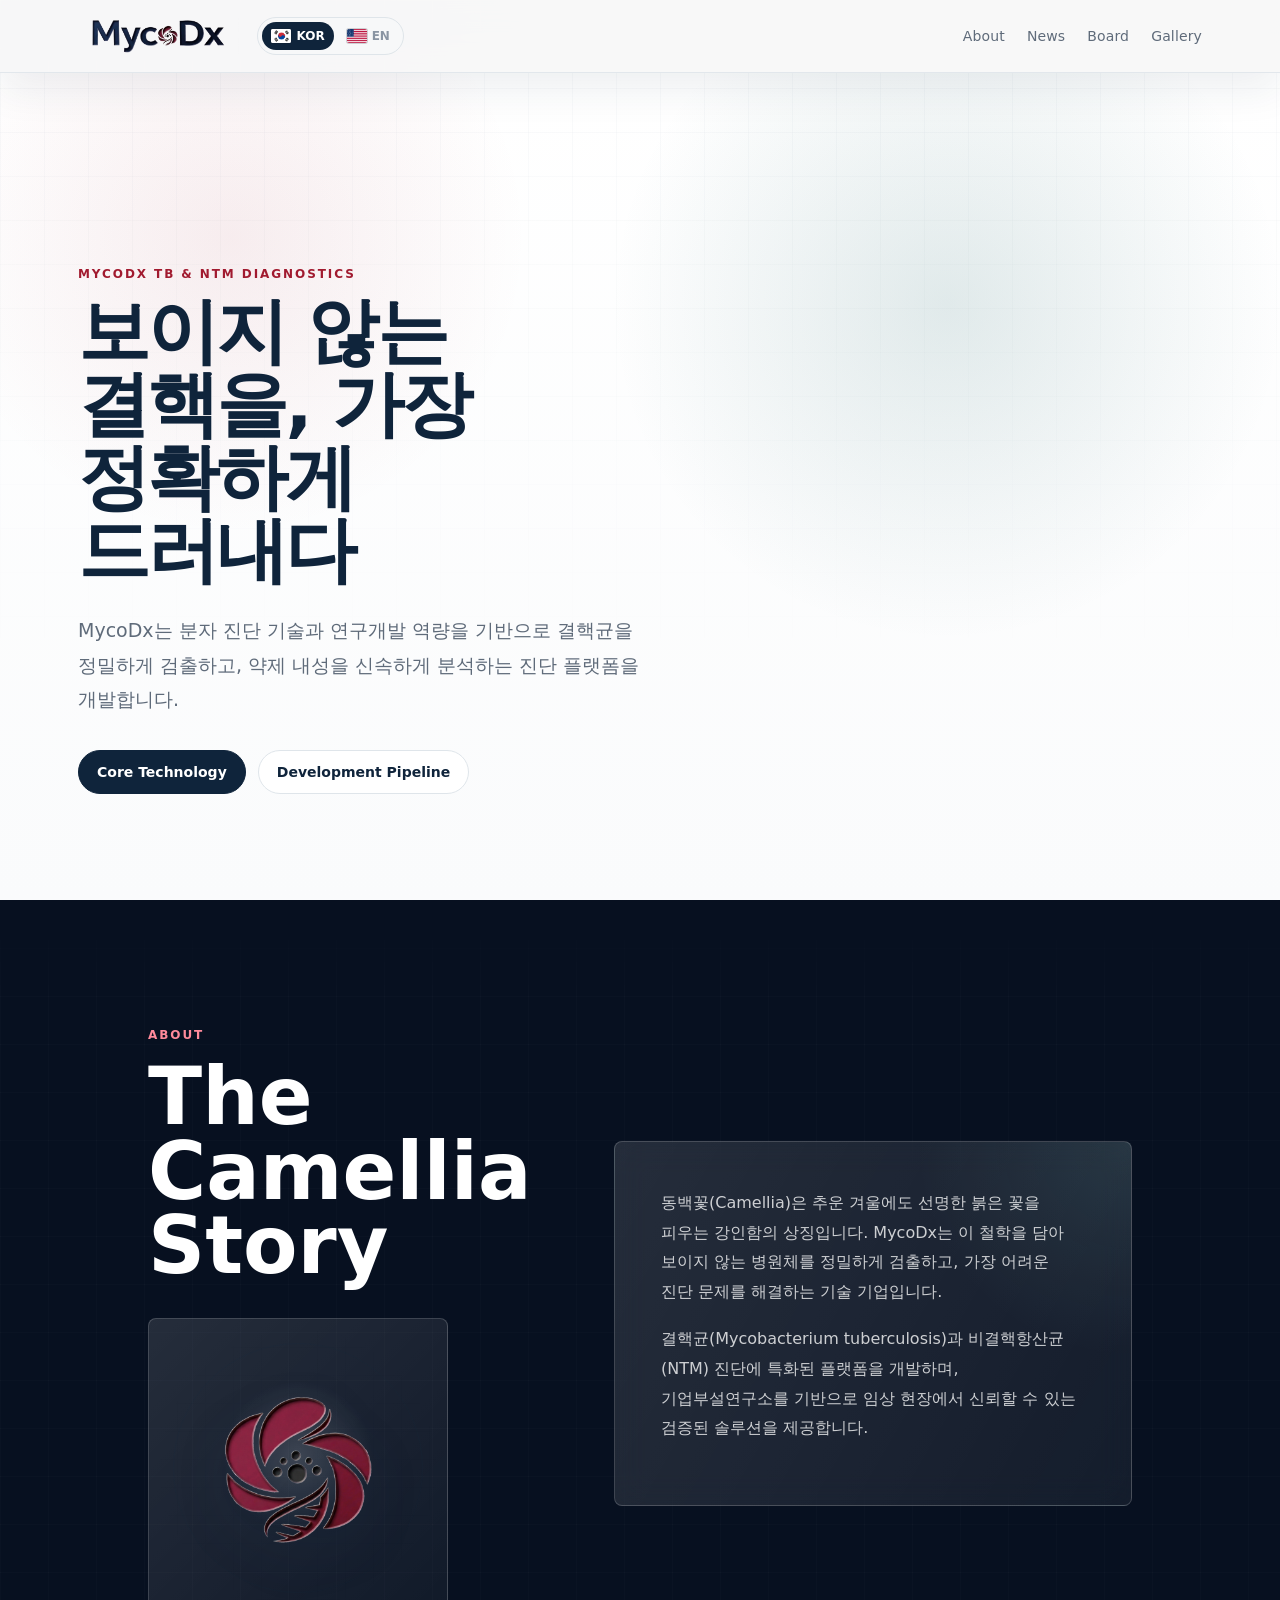
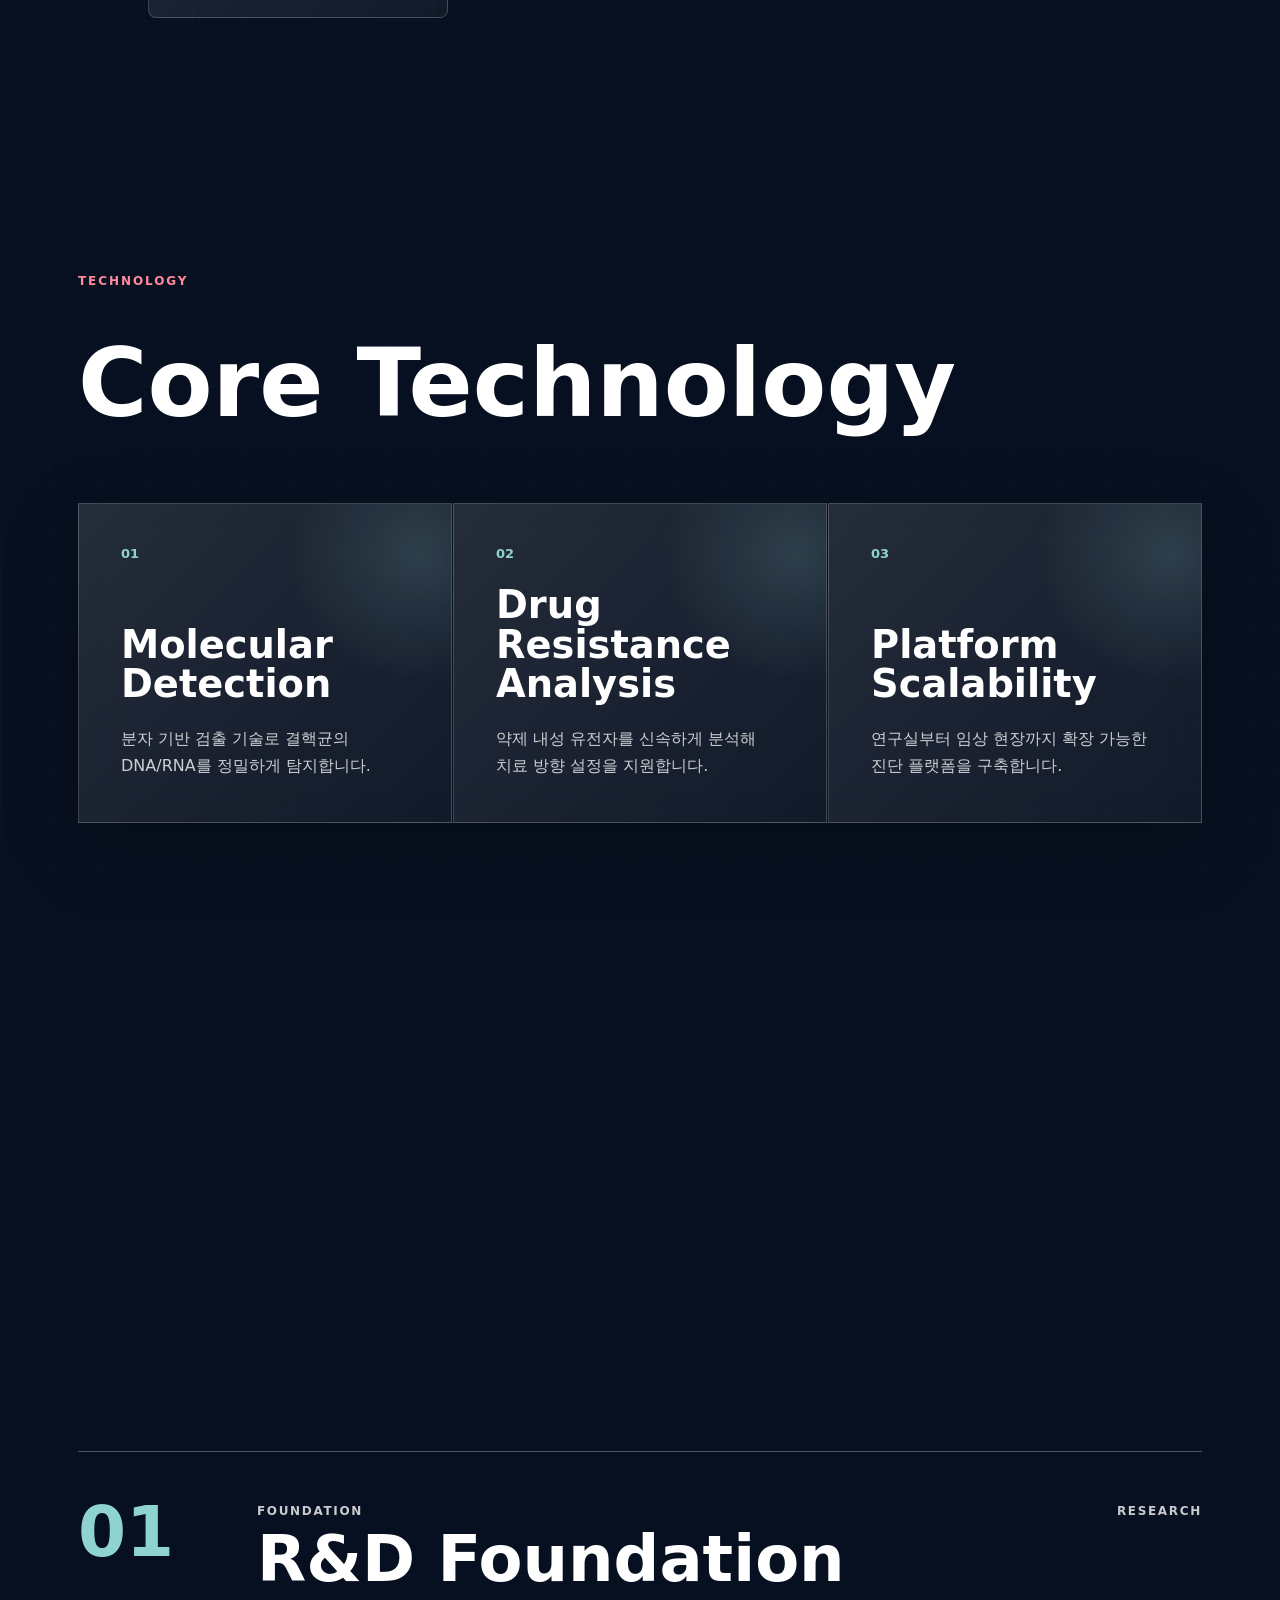
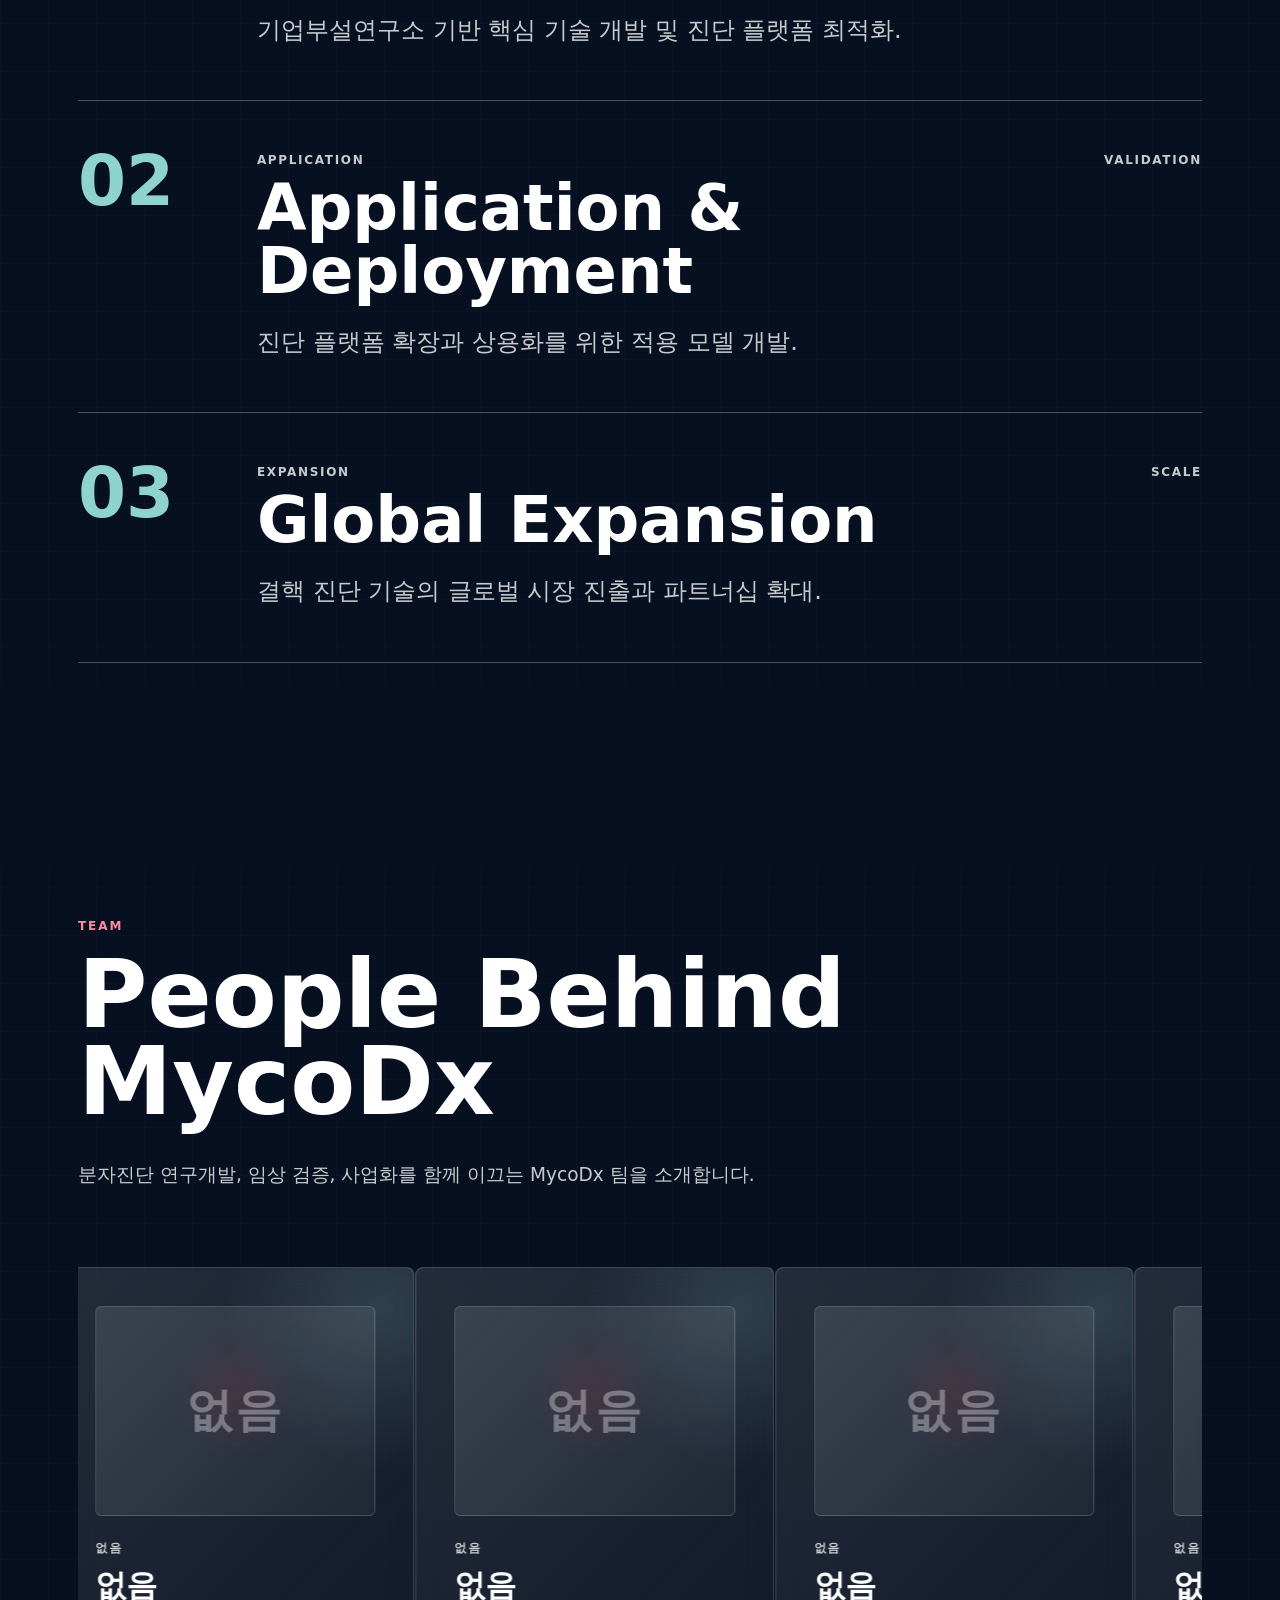
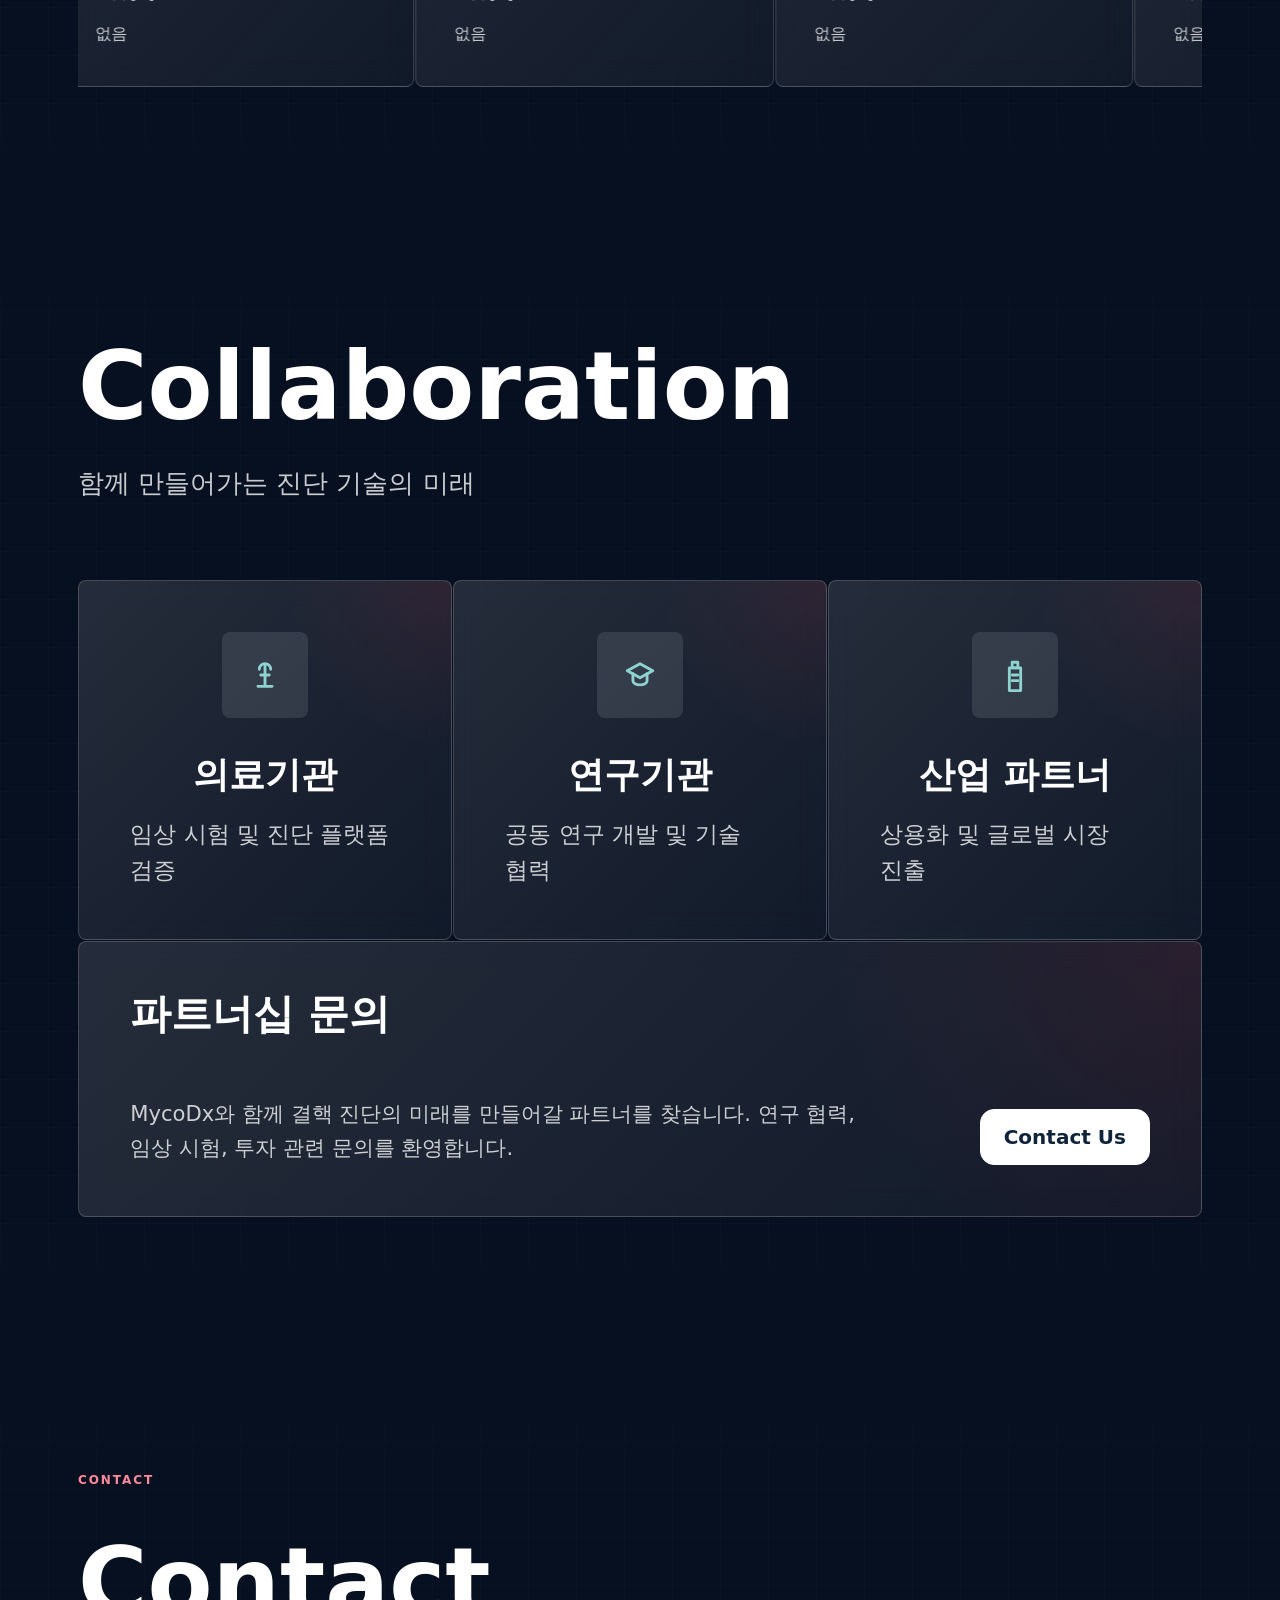
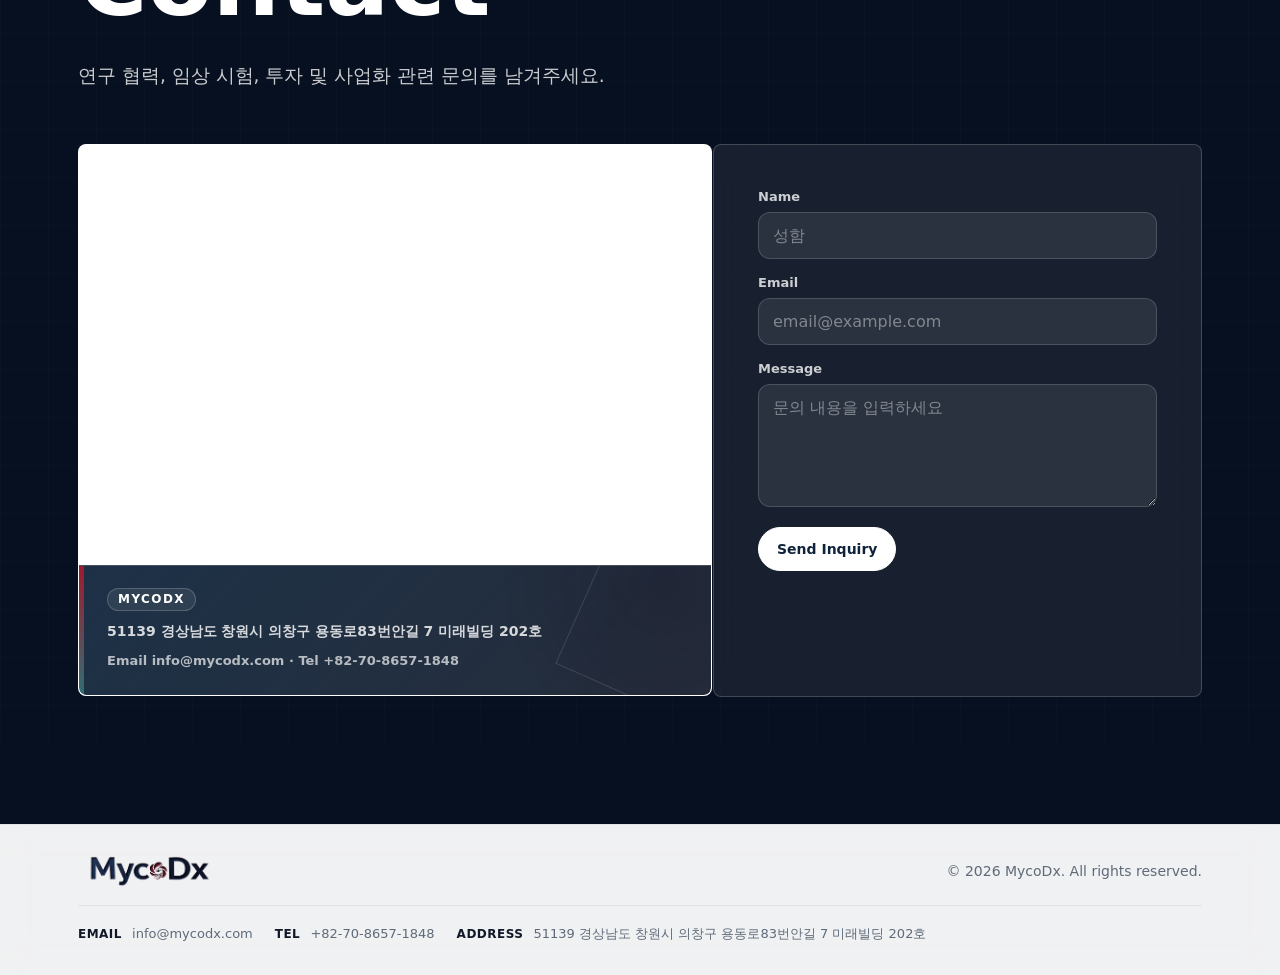
==== commit 7ba571f3: "Bust static asset cache" ====
--- a/index.html
+++ b/index.html
@@ -5,7 +5,7 @@
     <meta name="viewport" content="width=device-width,initial-scale=1" />
     <title>MycoDx | Tuberculosis &amp; NTM Diagnostics</title>
     <meta name="description" content="MycoDx tuberculosis and NTM molecular diagnostics platform" />
-    <link rel="stylesheet" href="./css/style.css" />
+    <link rel="stylesheet" href="./css/style.css?v=20260605-2" />
   </head>
 
   <body>
@@ -308,7 +308,7 @@
       </div>
     </div>
 
-    <script src="./js/i18n.js"></script>
+    <script src="./js/i18n.js?v=20260605-2"></script>
     <script src="https://dapi.kakao.com/v2/maps/sdk.js?appkey=YOUR_KAKAO_JAVASCRIPT_KEY&libraries=services&autoload=false"></script>
 
     <script>
@@ -484,6 +484,6 @@
         }
       });
     </script>
-    <script src="./js/content-loader.js"></script>
+    <script src="./js/content-loader.js?v=20260605-2"></script>
   </body>
 </html>
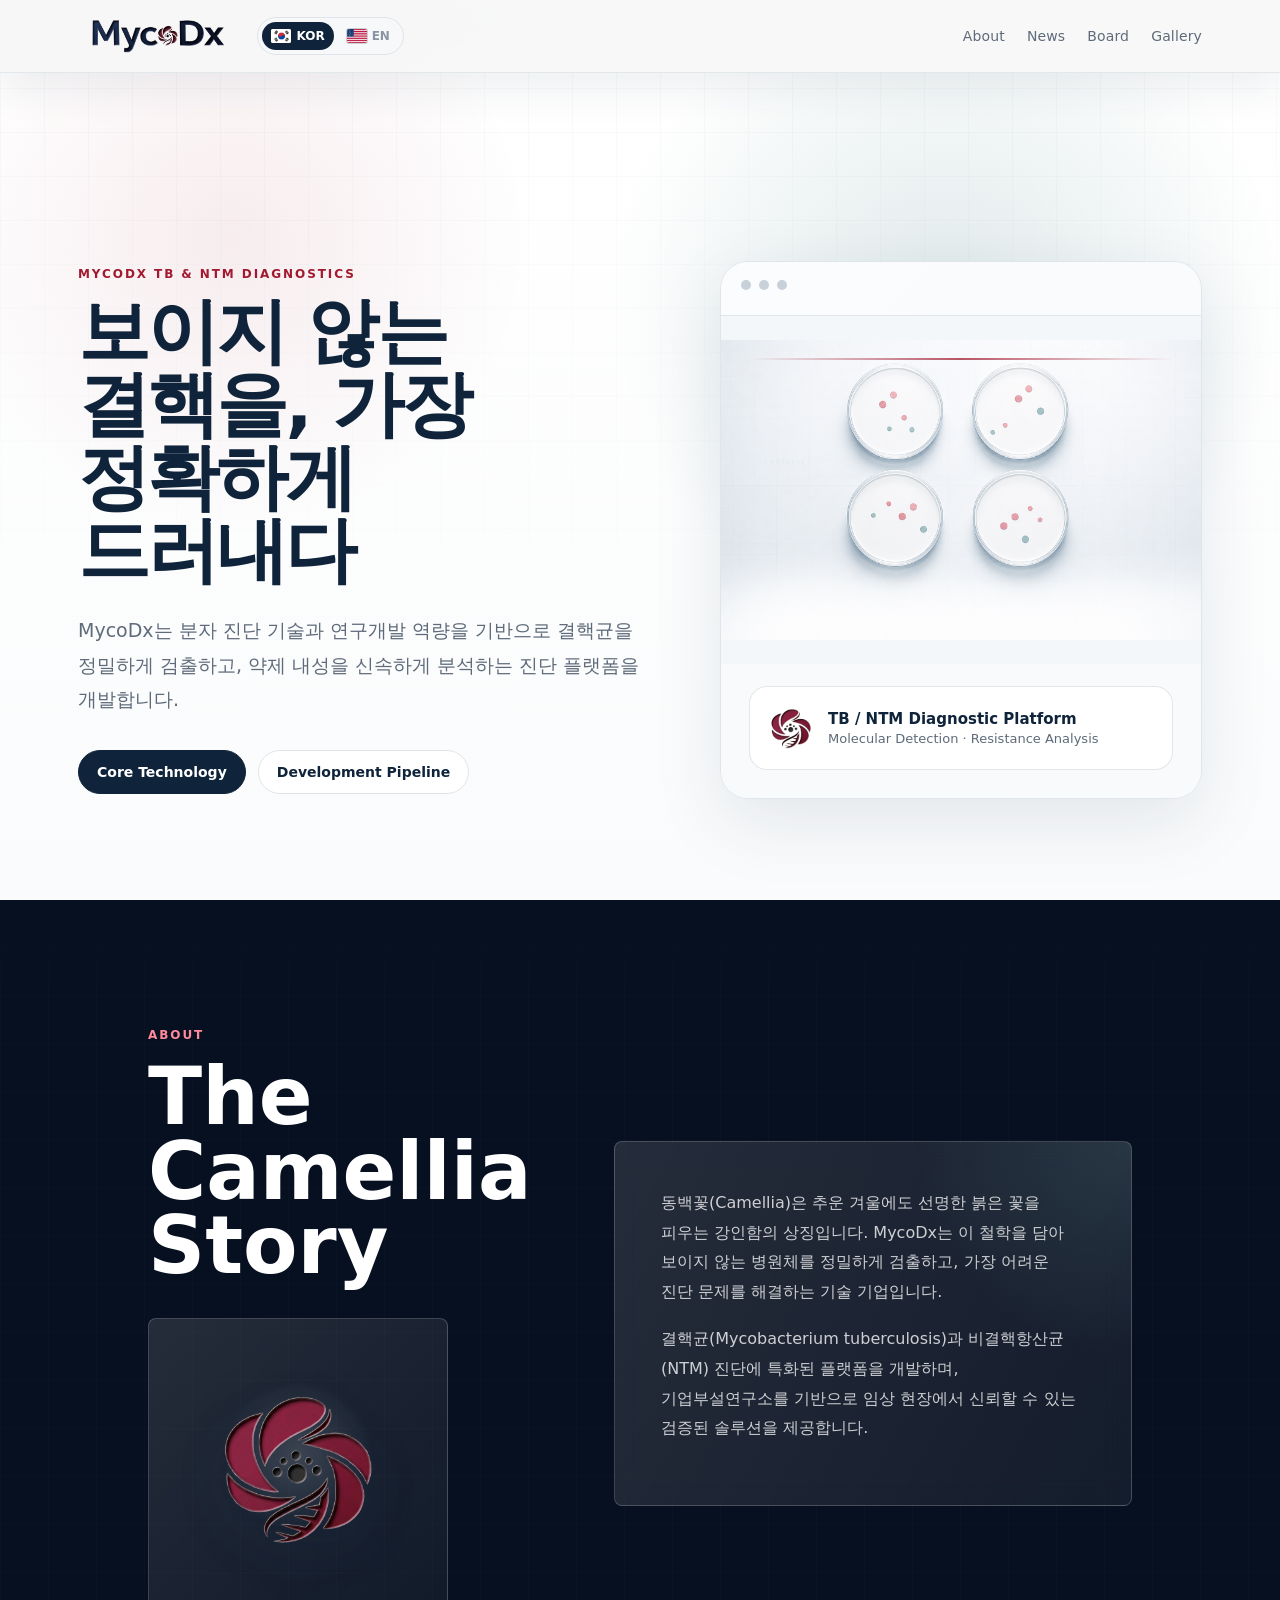
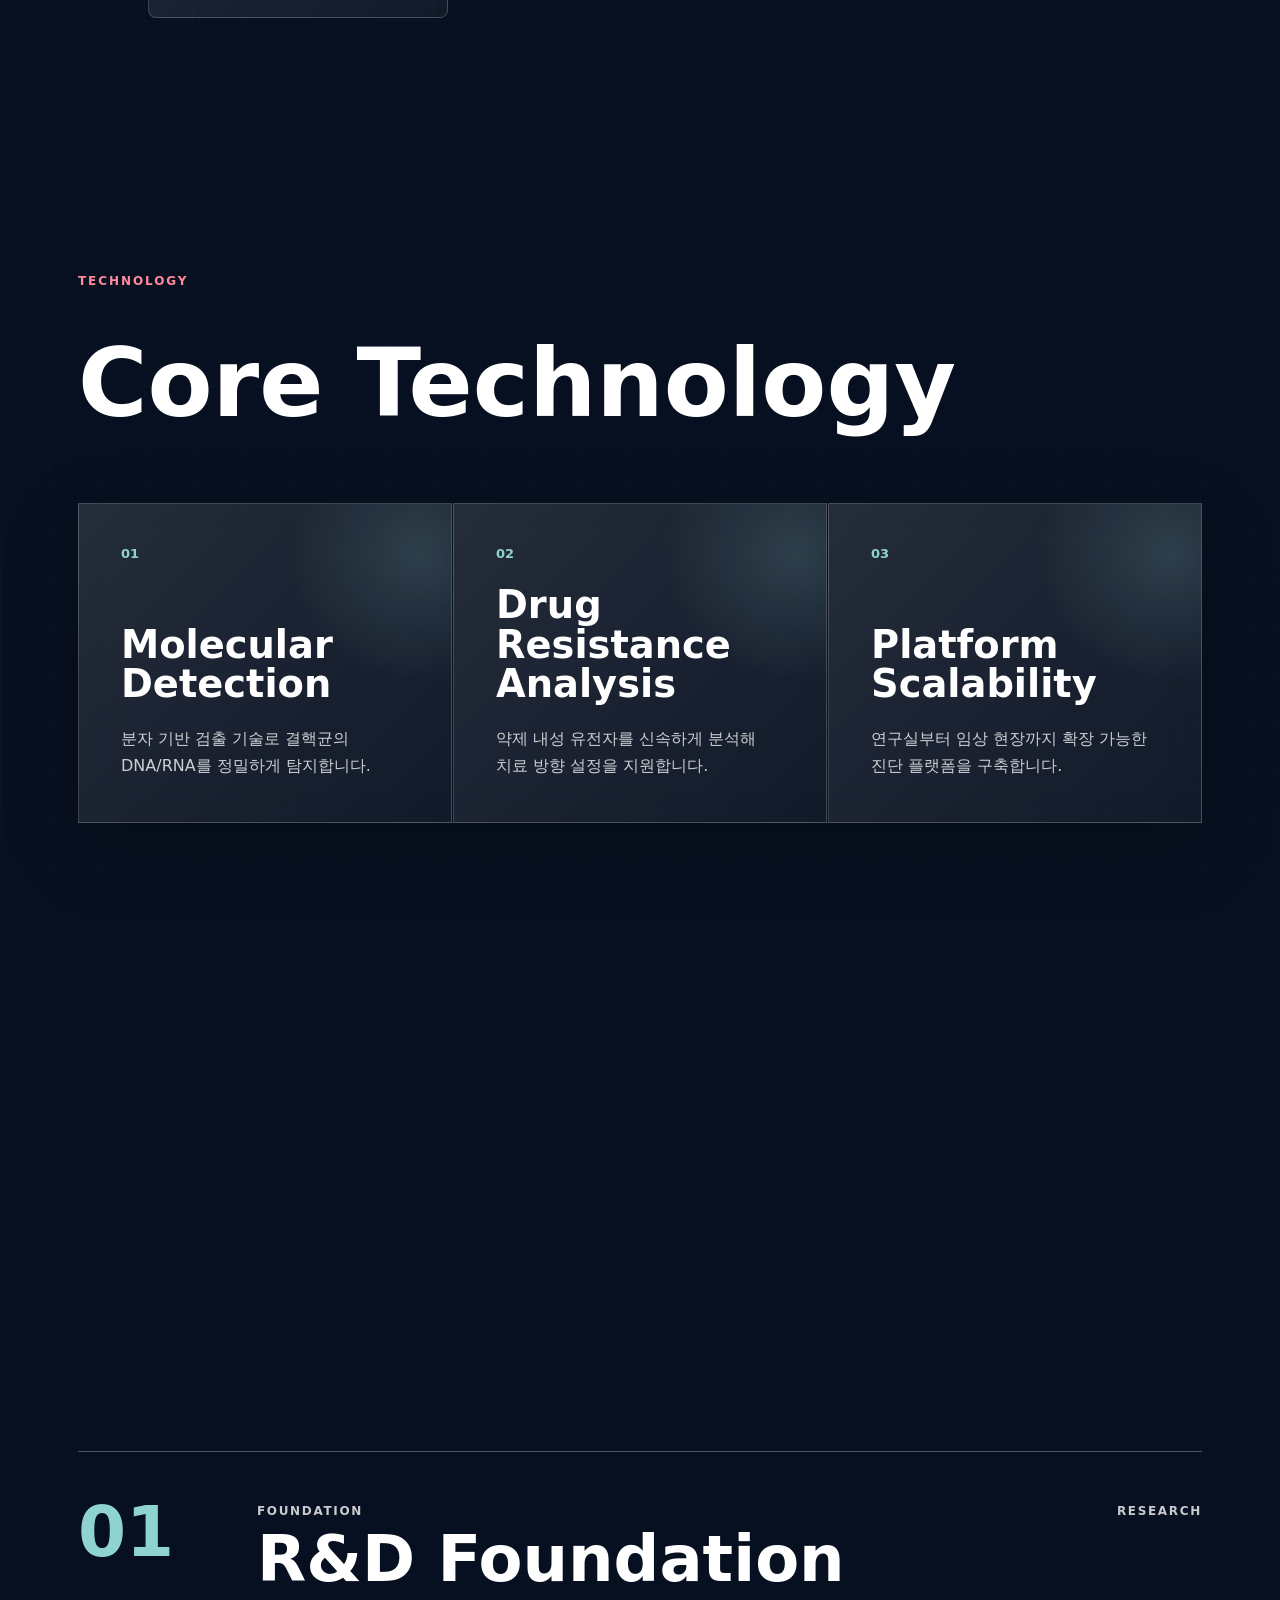
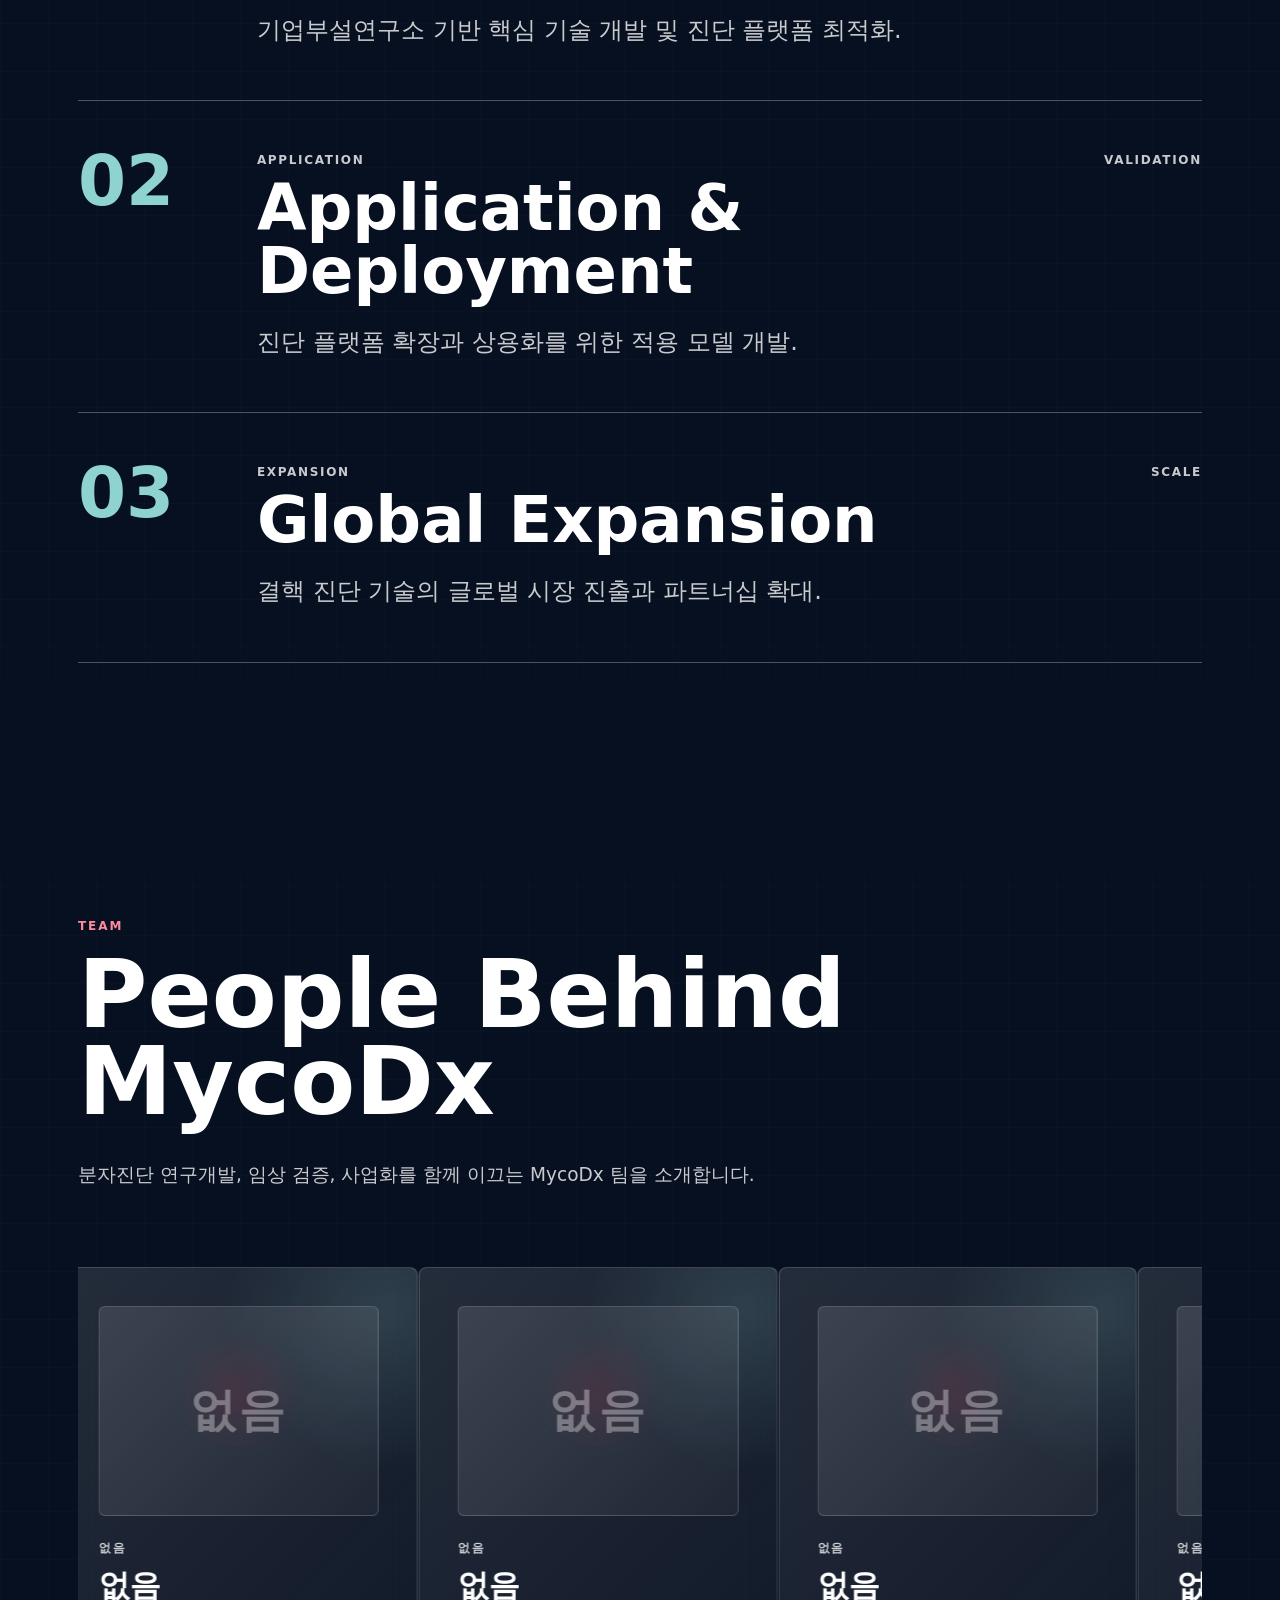
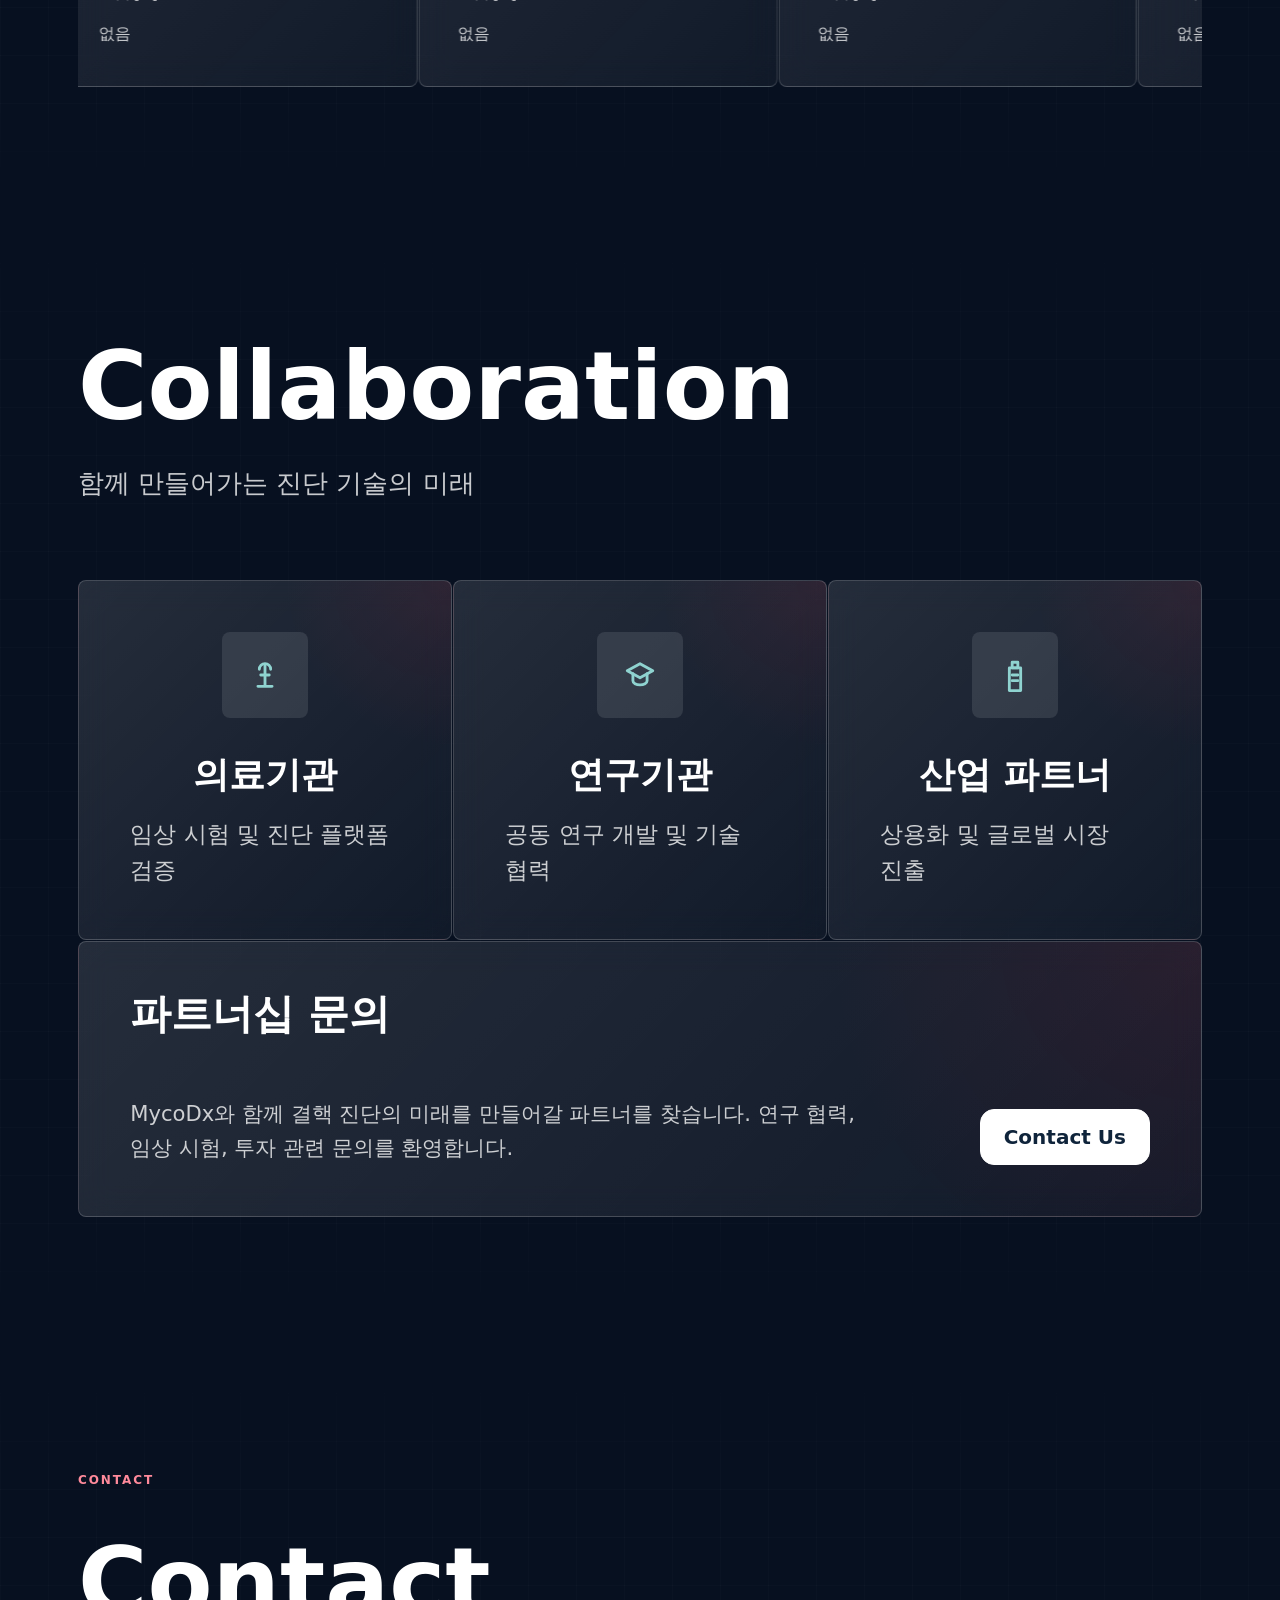
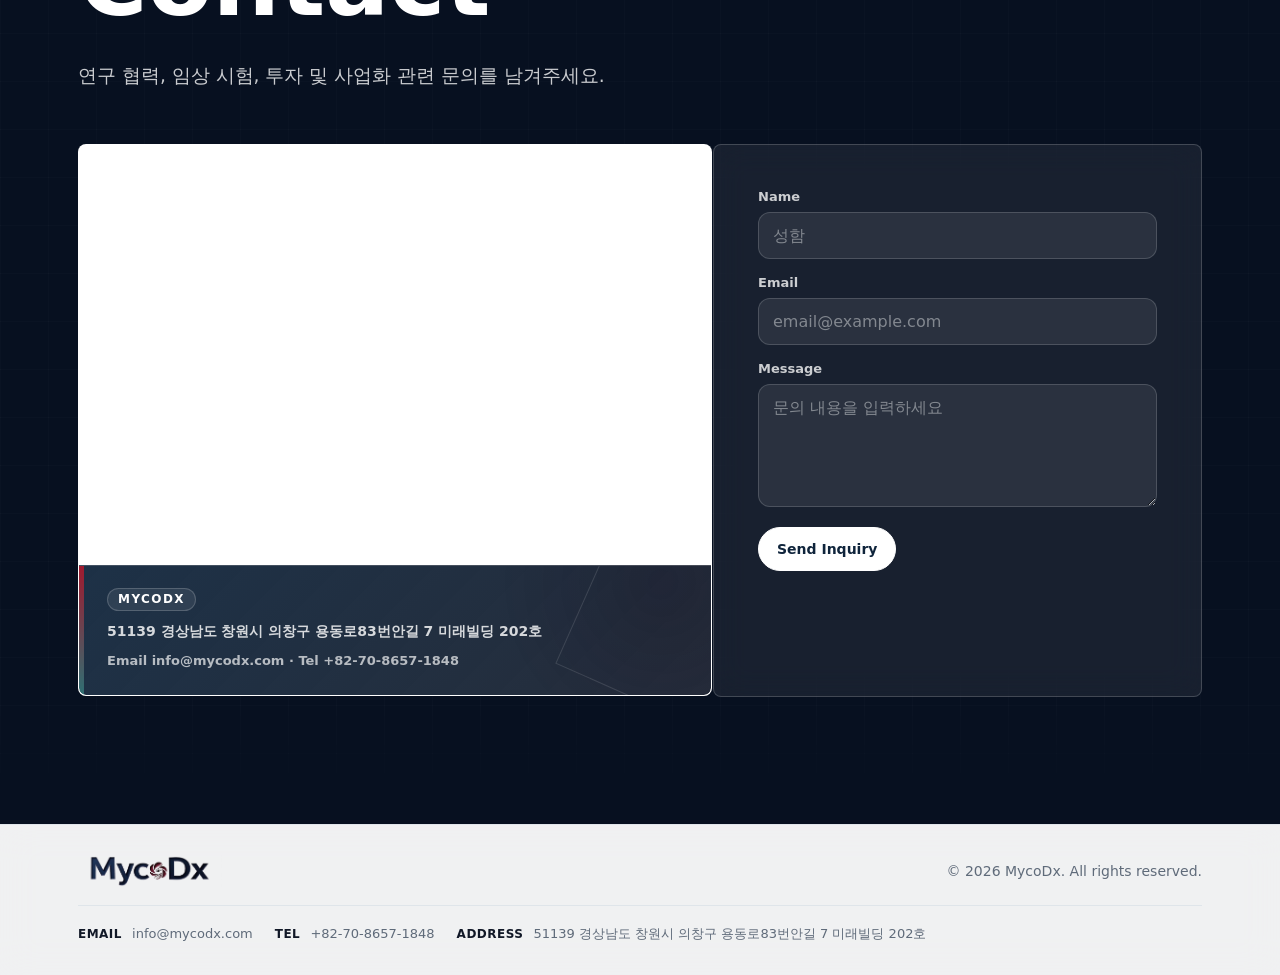
==== commit 0c144808: "Fix English language switching" ====
--- a/index.html
+++ b/index.html
@@ -176,7 +176,7 @@
               <p class="eyebrow">TEAM</p>
               <h2>People Behind MycoDx</h2>
             </div>
-            <p class="sectionDesc">분자진단 연구개발, 임상 검증, 사업화를 함께 이끄는 MycoDx 팀을 소개합니다.</p>
+            <p class="sectionDesc" data-i18n="teamDesc">분자진단 연구개발, 임상 검증, 사업화를 함께 이끄는 MycoDx 팀을 소개합니다.</p>
           </div>
 
           <div class="teamGrid" id="teamContent" aria-live="polite"></div>
@@ -252,7 +252,7 @@
               </iframe>
               <div class="mapEmbedInfo">
                 <strong>MycoDx</strong>
-                <span>51139 경상남도 창원시 의창구 용동로83번안길 7 미래빌딩 202호</span>
+                <span data-i18n="addressFull">51139 경상남도 창원시 의창구 용동로83번안길 7 미래빌딩 202호</span>
                 <span>Email info@mycodx.com · Tel +82-70-8657-1848</span>
               </div>
             </div>
@@ -295,7 +295,7 @@
         <address class="footerContact">
           <span><strong>Email</strong> info@mycodx.com</span>
           <span><strong>Tel</strong> +82-70-8657-1848</span>
-          <span><strong>Address</strong> 51139 경상남도 창원시 의창구 용동로83번안길 7 미래빌딩 202호</span>
+          <span><strong data-i18n="addressLabel">Address</strong> <span data-i18n="addressFull">51139 경상남도 창원시 의창구 용동로83번안길 7 미래빌딩 202호</span></span>
         </address>
       </div>
     </footer>
@@ -308,7 +308,7 @@
       </div>
     </div>
 
-    <script src="./js/i18n.js?v=20260605-2"></script>
+    <script src="./js/i18n.js?v=20260605-3"></script>
     <script src="https://dapi.kakao.com/v2/maps/sdk.js?appkey=YOUR_KAKAO_JAVASCRIPT_KEY&libraries=services&autoload=false"></script>
 
     <script>
@@ -484,6 +484,6 @@
         }
       });
     </script>
-    <script src="./js/content-loader.js?v=20260605-2"></script>
+    <script src="./js/content-loader.js?v=20260605-3"></script>
   </body>
 </html>
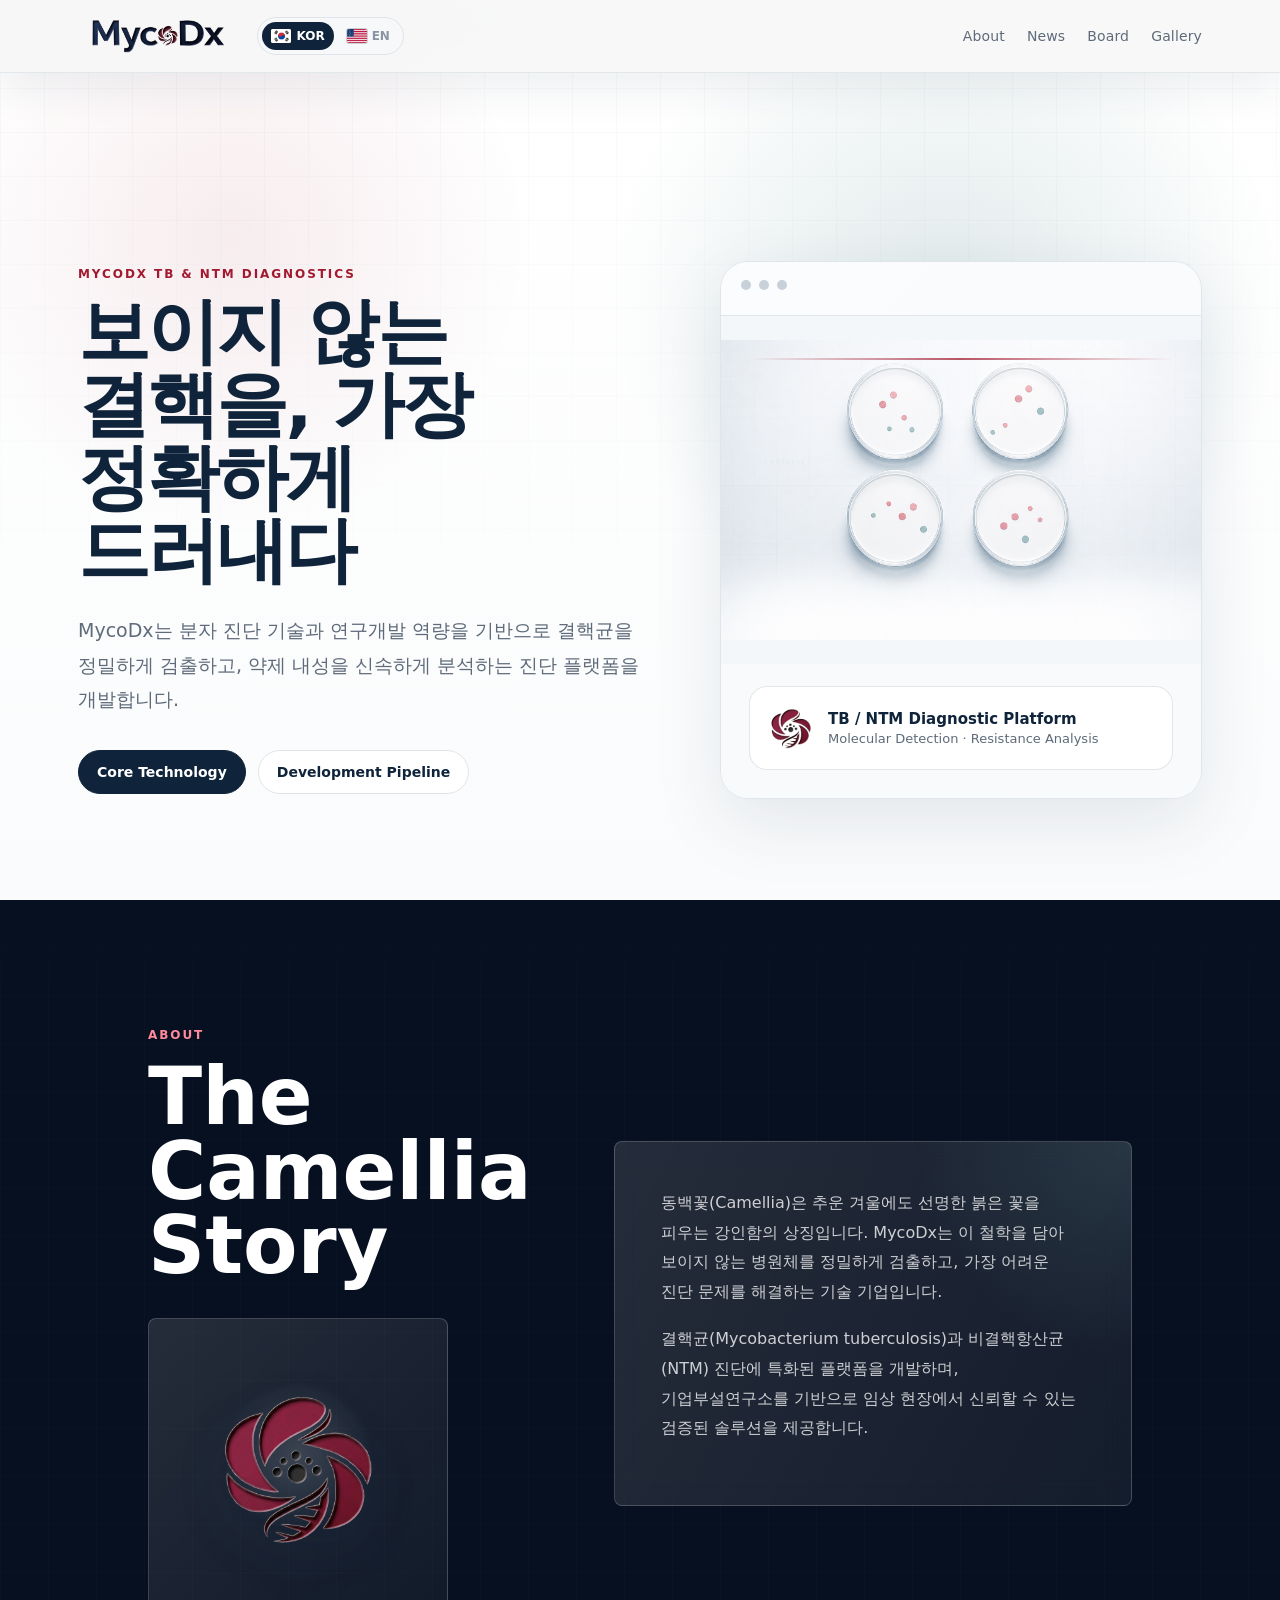
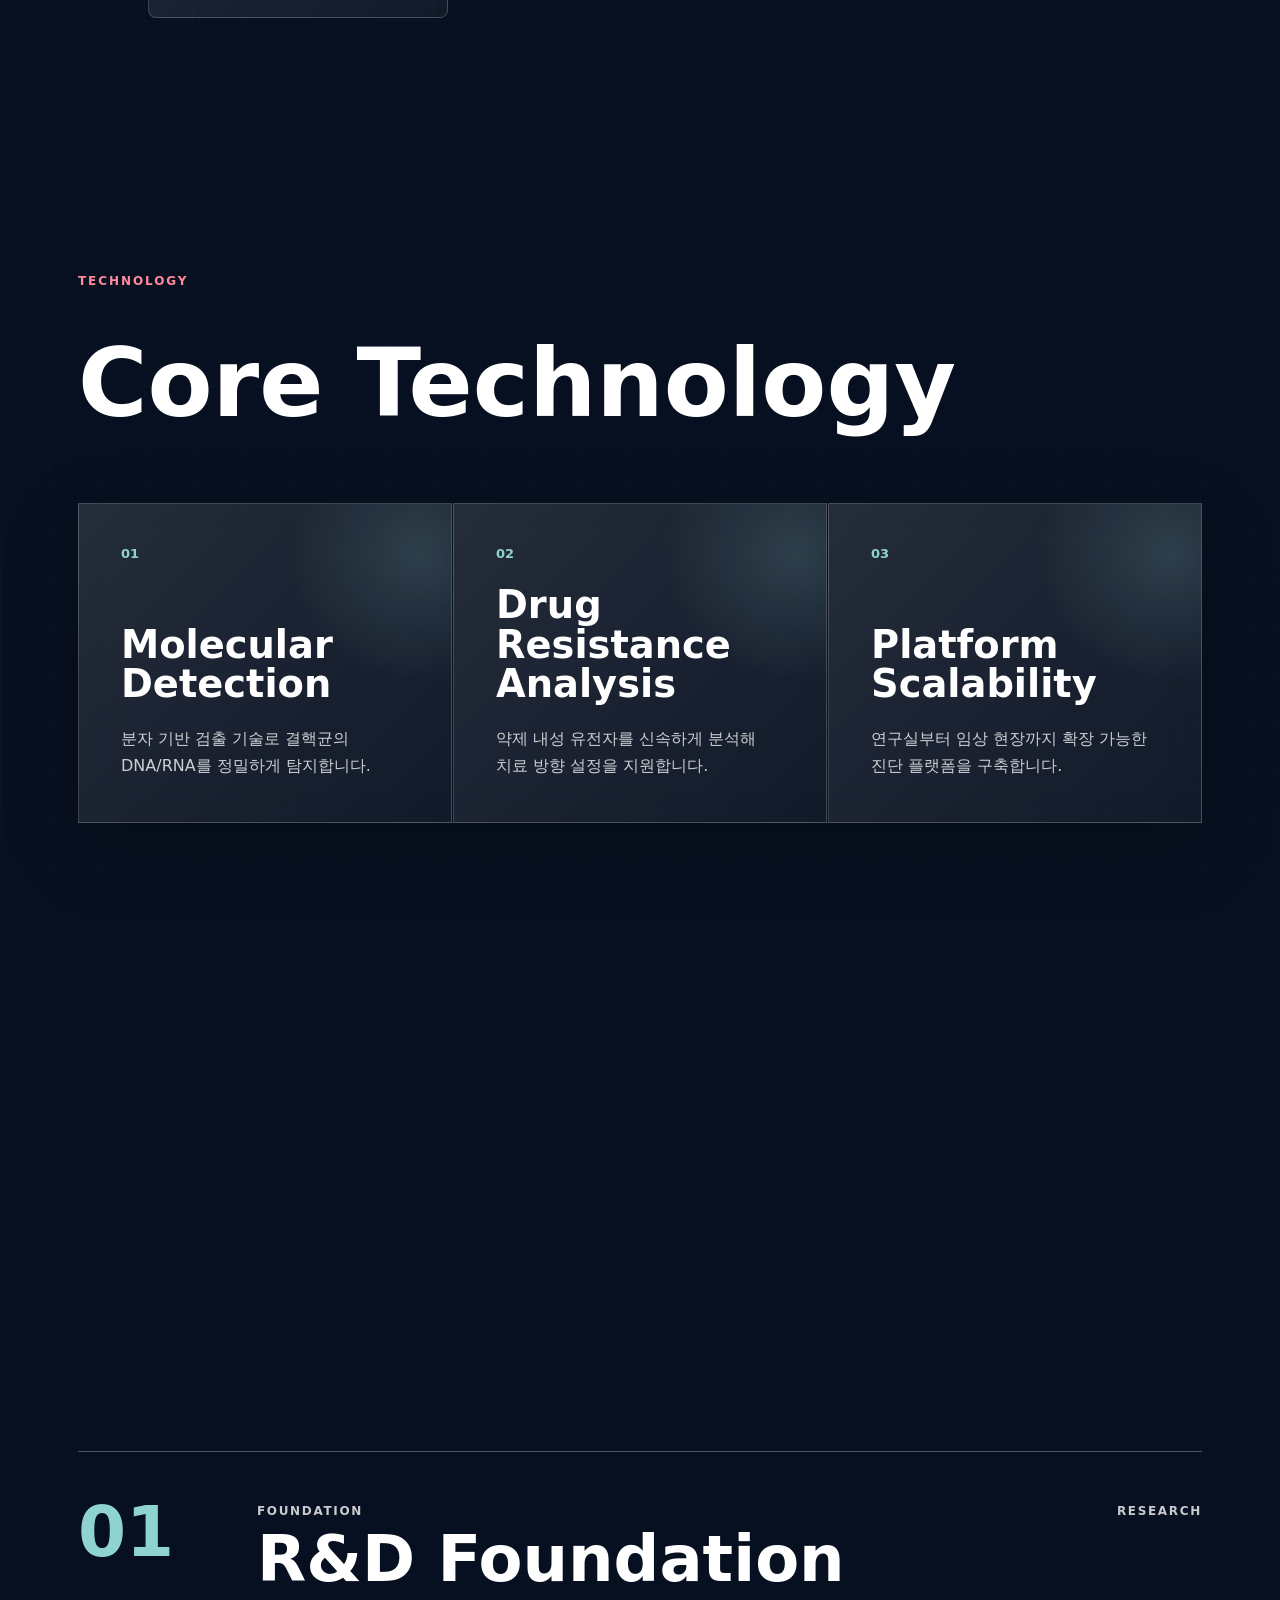
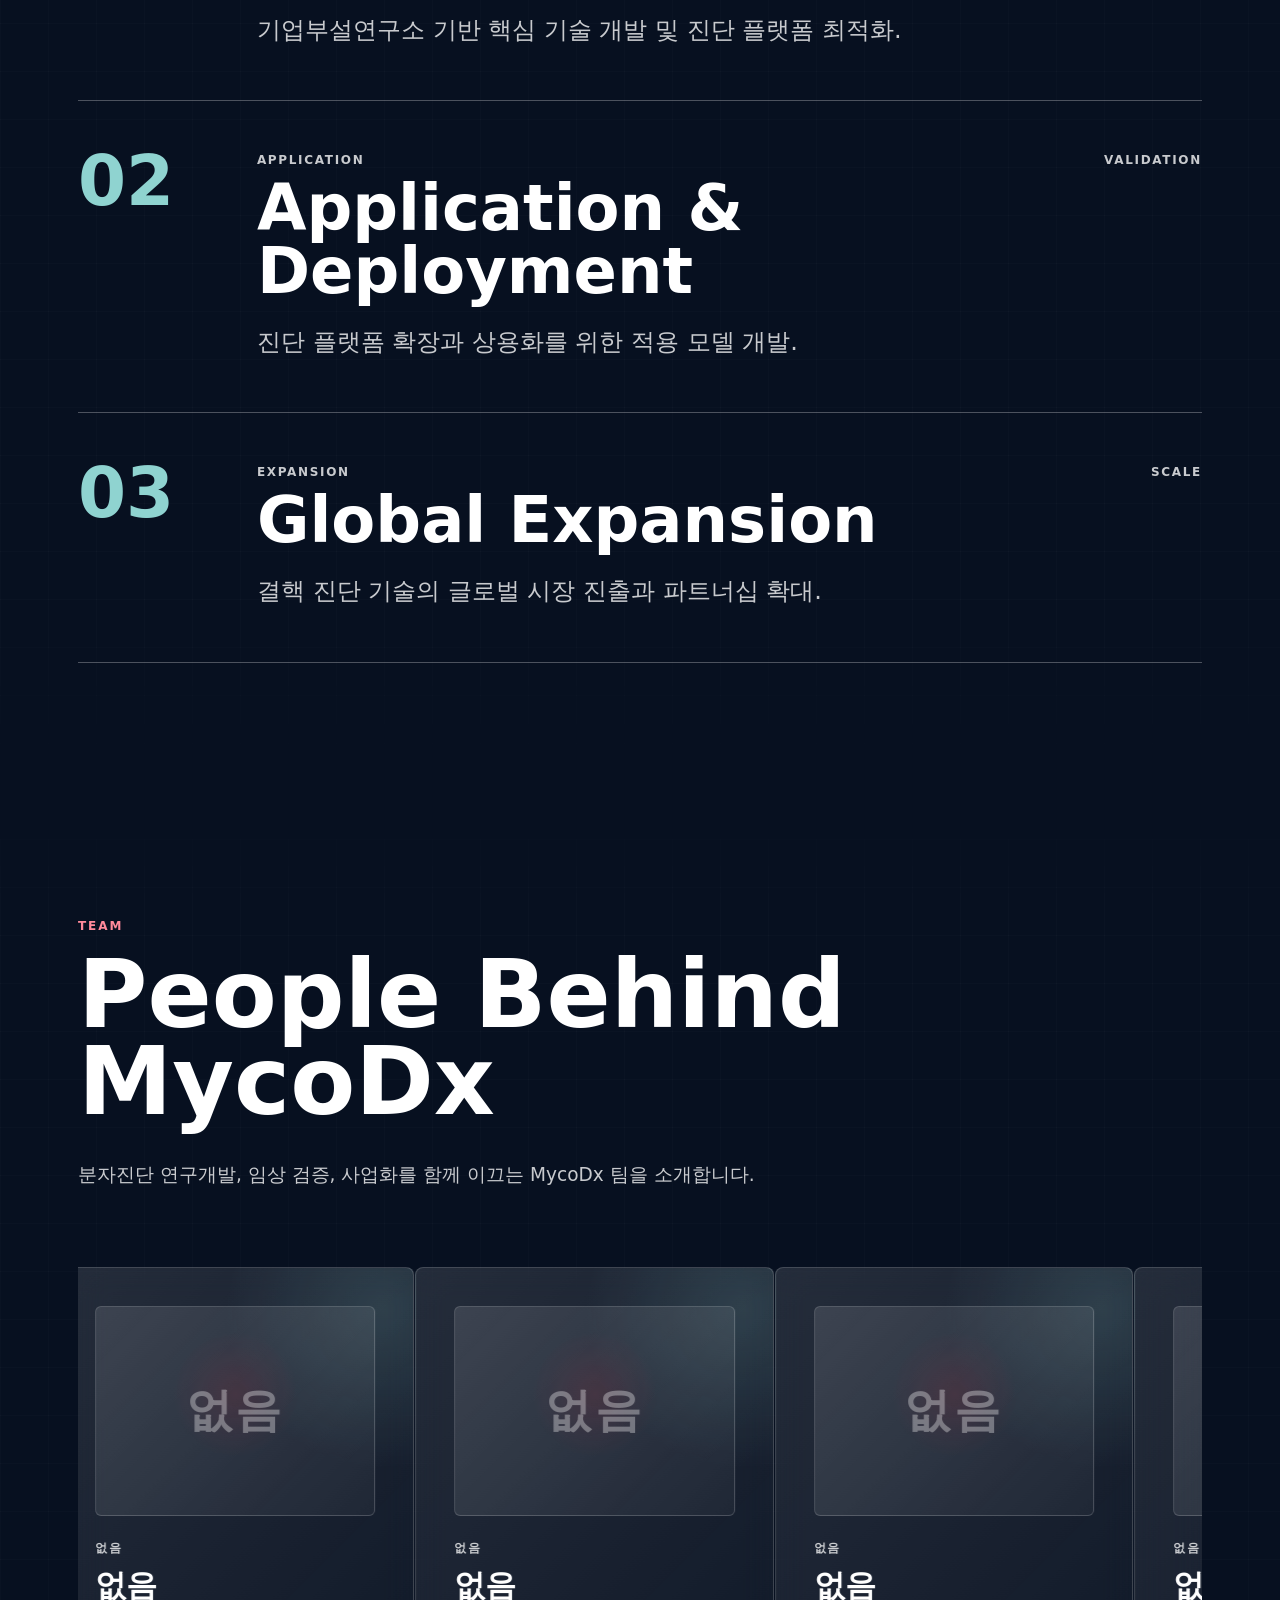
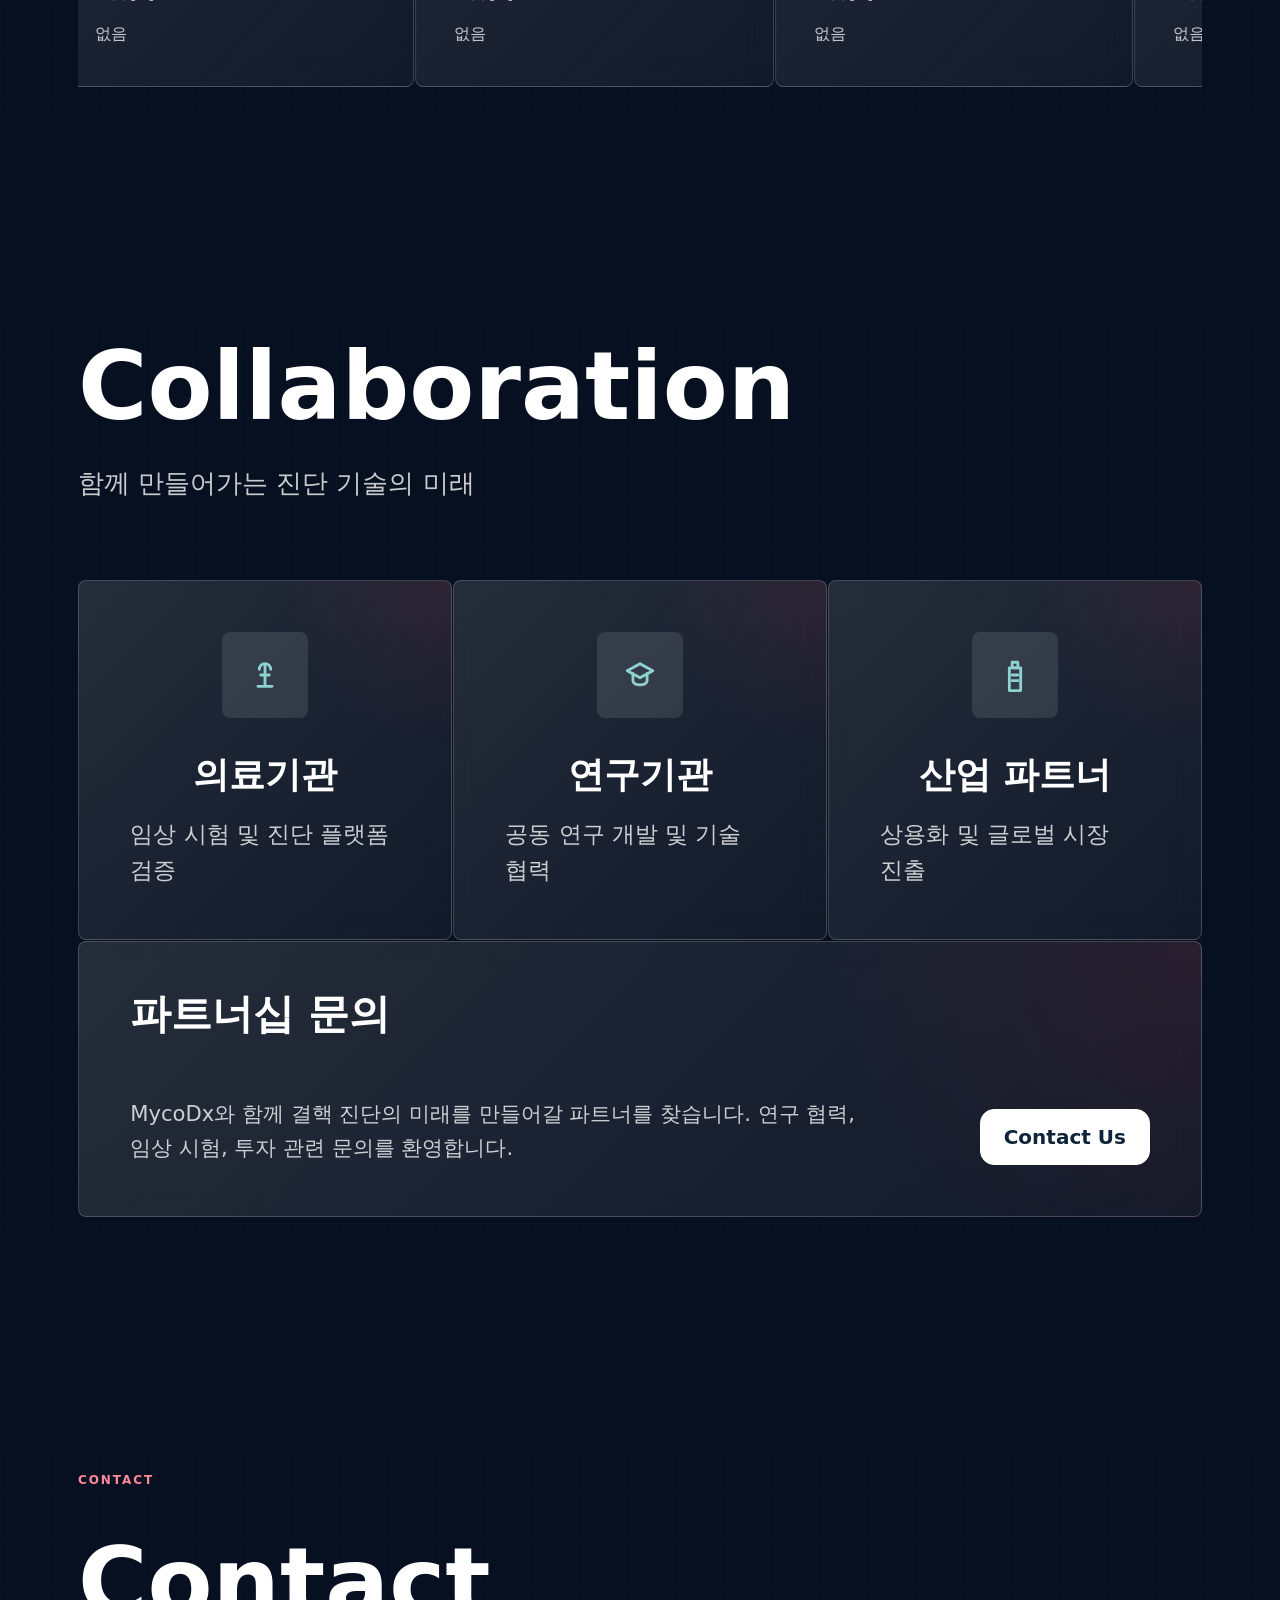
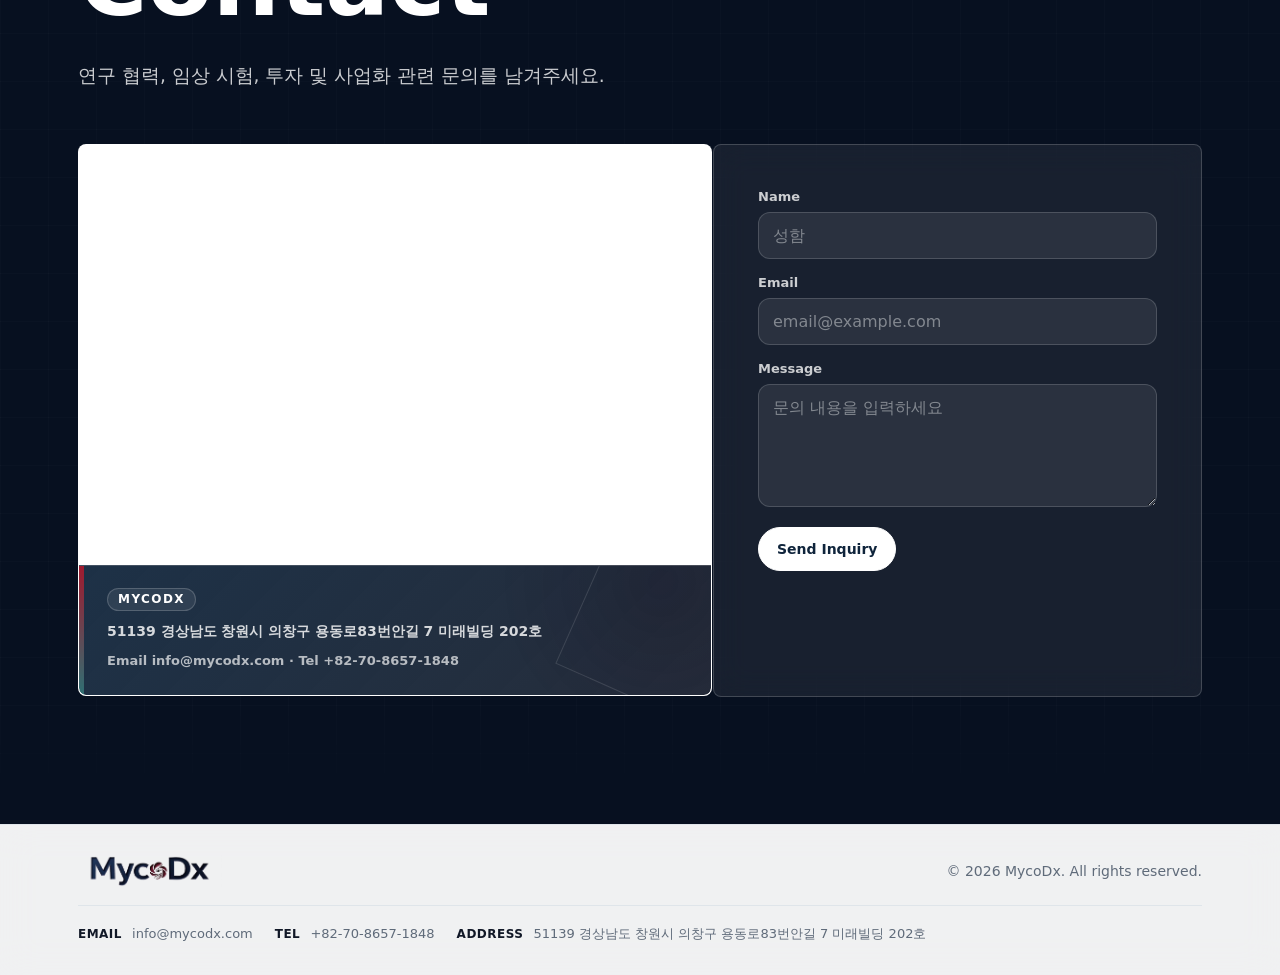
==== commit 0f8861c3: "Refresh page asset versions" ====
--- a/index.html
+++ b/index.html
@@ -5,7 +5,7 @@
     <meta name="viewport" content="width=device-width,initial-scale=1" />
     <title>MycoDx | Tuberculosis &amp; NTM Diagnostics</title>
     <meta name="description" content="MycoDx tuberculosis and NTM molecular diagnostics platform" />
-    <link rel="stylesheet" href="./css/style.css?v=20260605-2" />
+    <link rel="stylesheet" href="./css/style.css?v=20260605-4" />
   </head>
 
   <body>
@@ -308,7 +308,7 @@
       </div>
     </div>
 
-    <script src="./js/i18n.js?v=20260605-3"></script>
+    <script src="./js/i18n.js?v=20260605-4"></script>
     <script src="https://dapi.kakao.com/v2/maps/sdk.js?appkey=YOUR_KAKAO_JAVASCRIPT_KEY&libraries=services&autoload=false"></script>
 
     <script>
@@ -484,6 +484,6 @@
         }
       });
     </script>
-    <script src="./js/content-loader.js?v=20260605-3"></script>
+    <script src="./js/content-loader.js?v=20260605-4"></script>
   </body>
 </html>
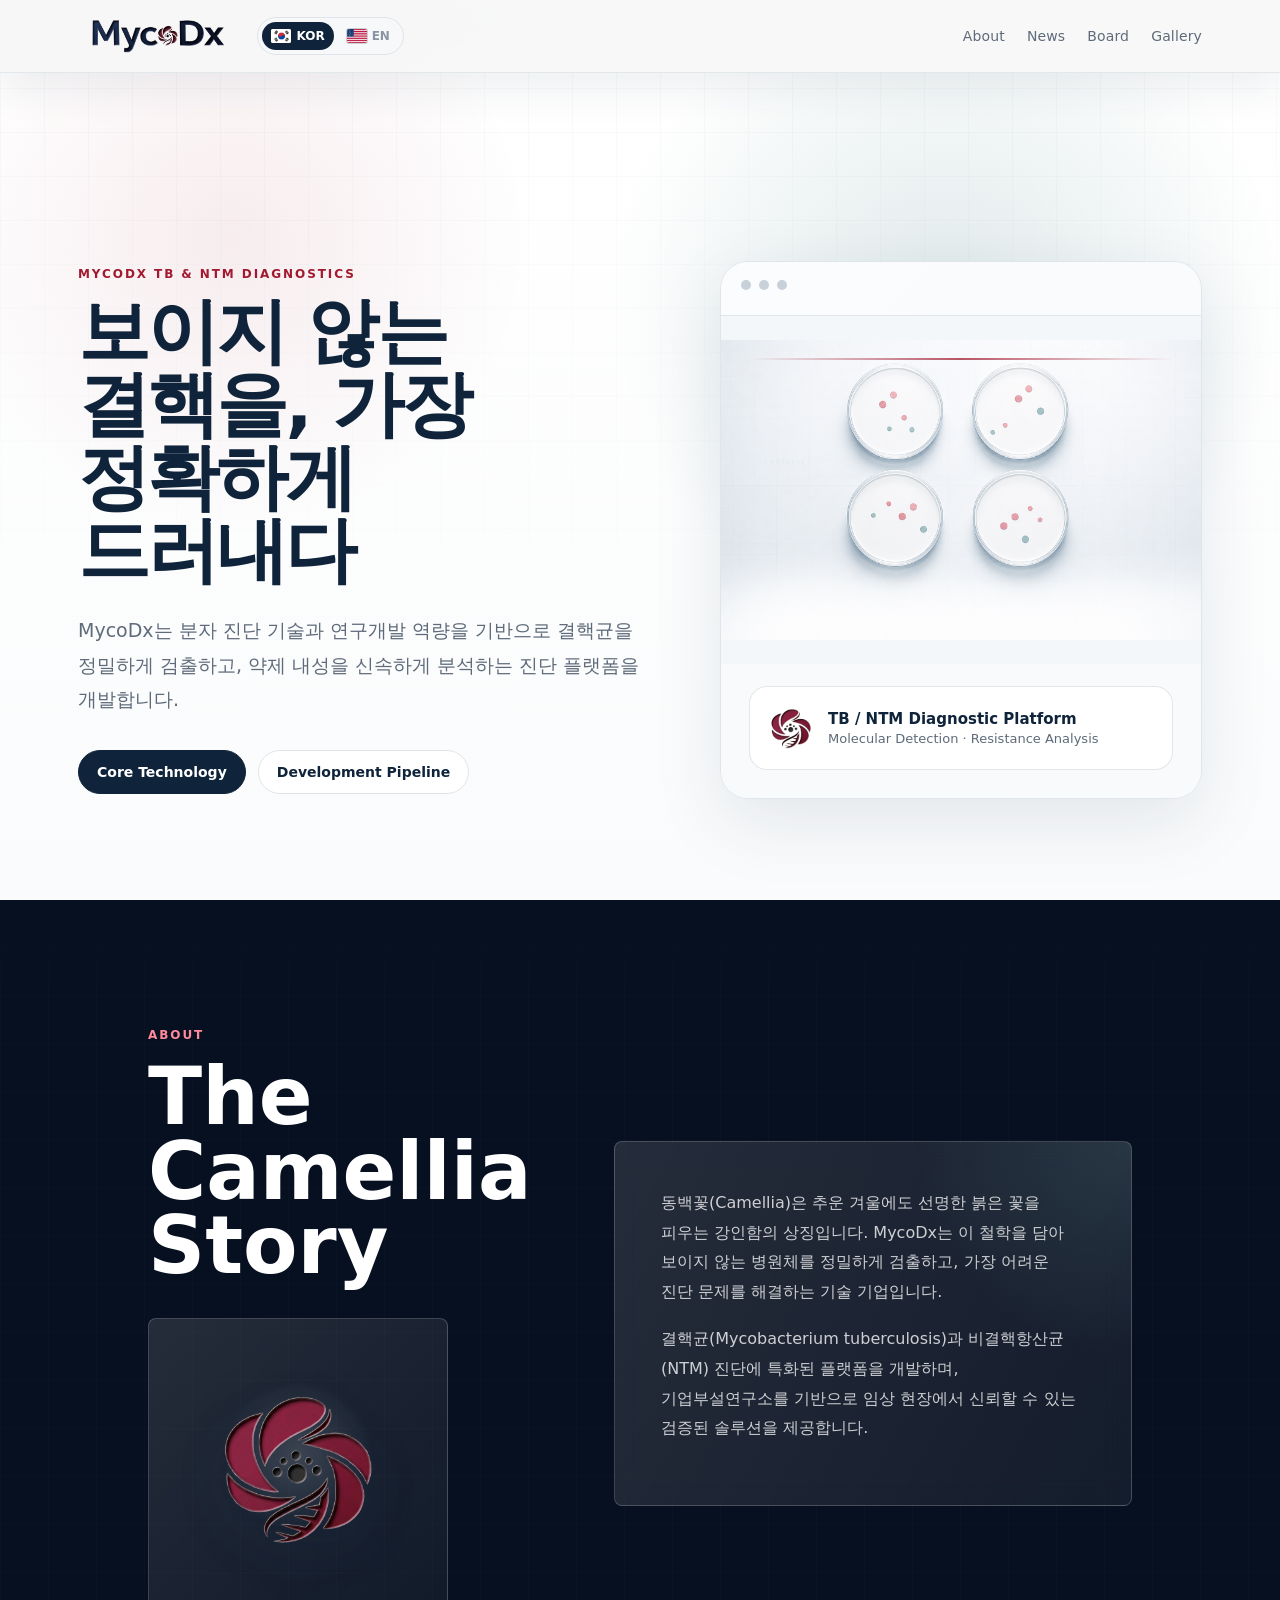
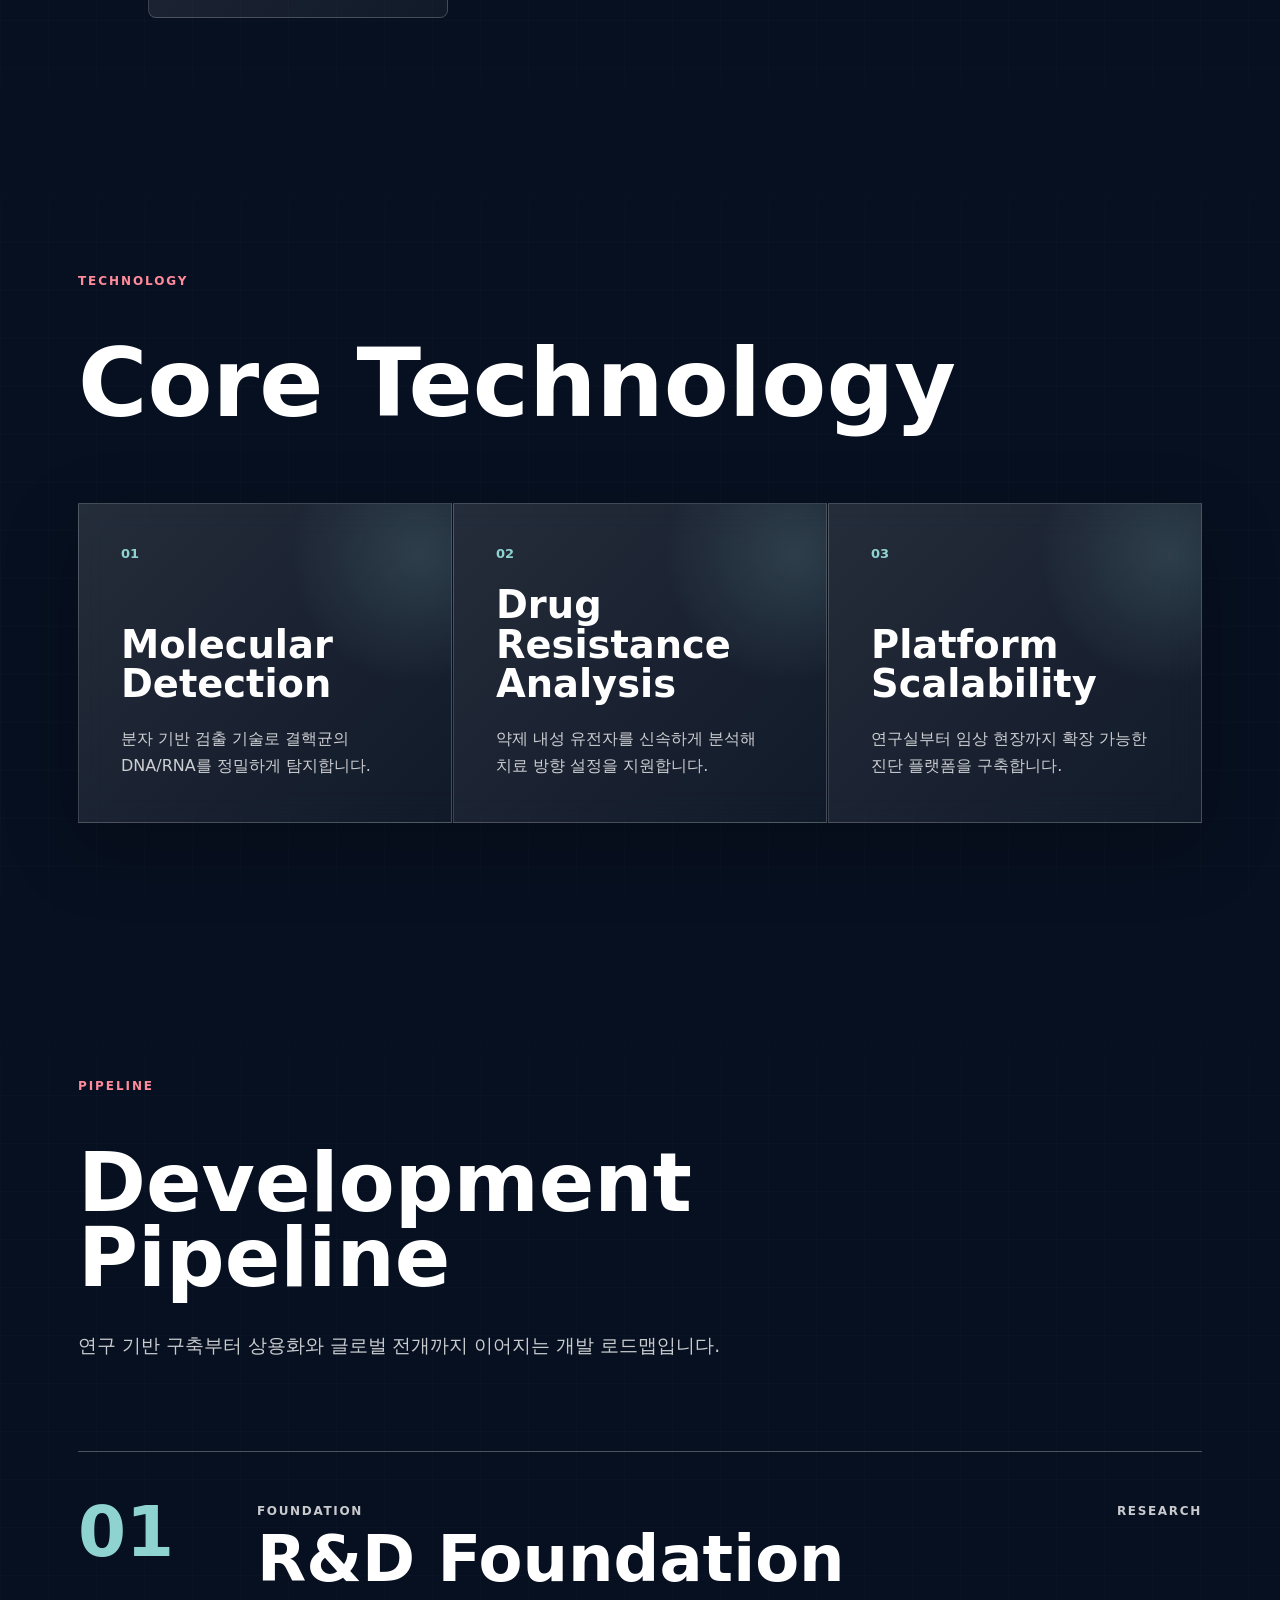
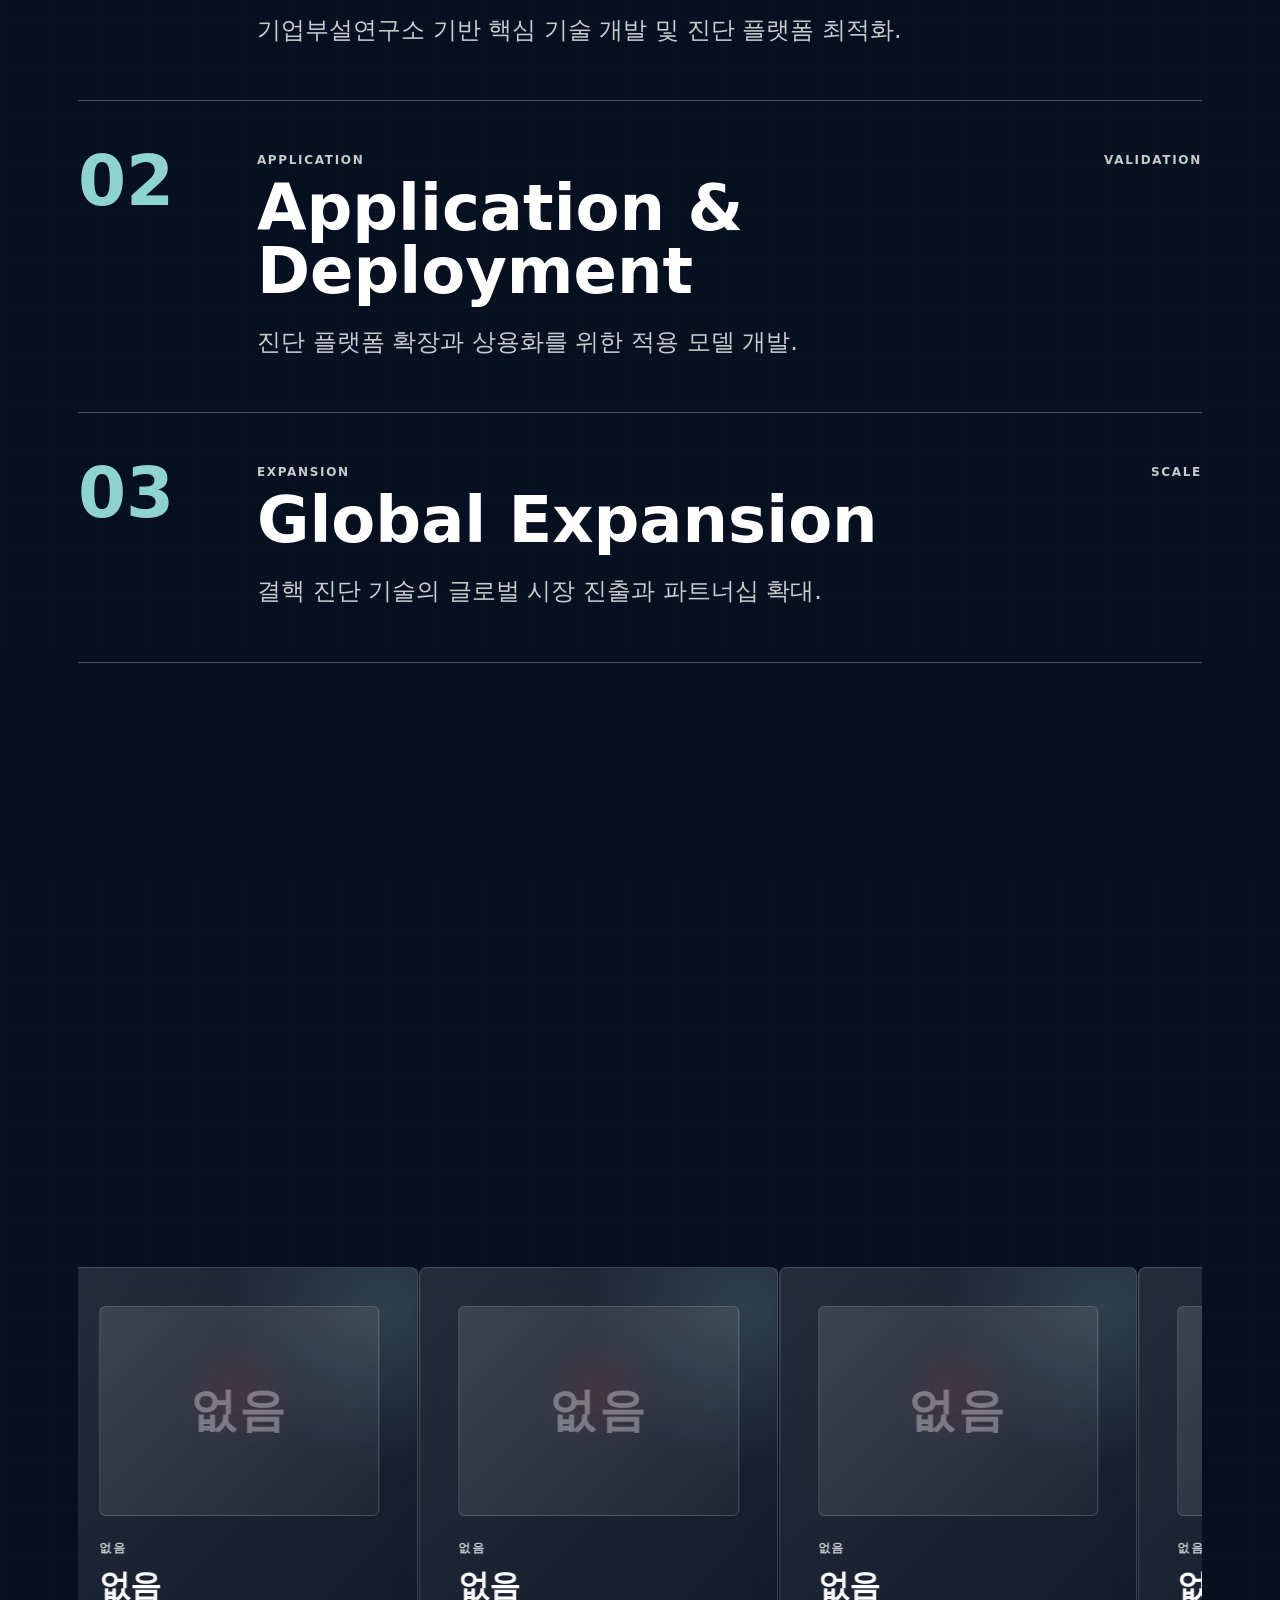
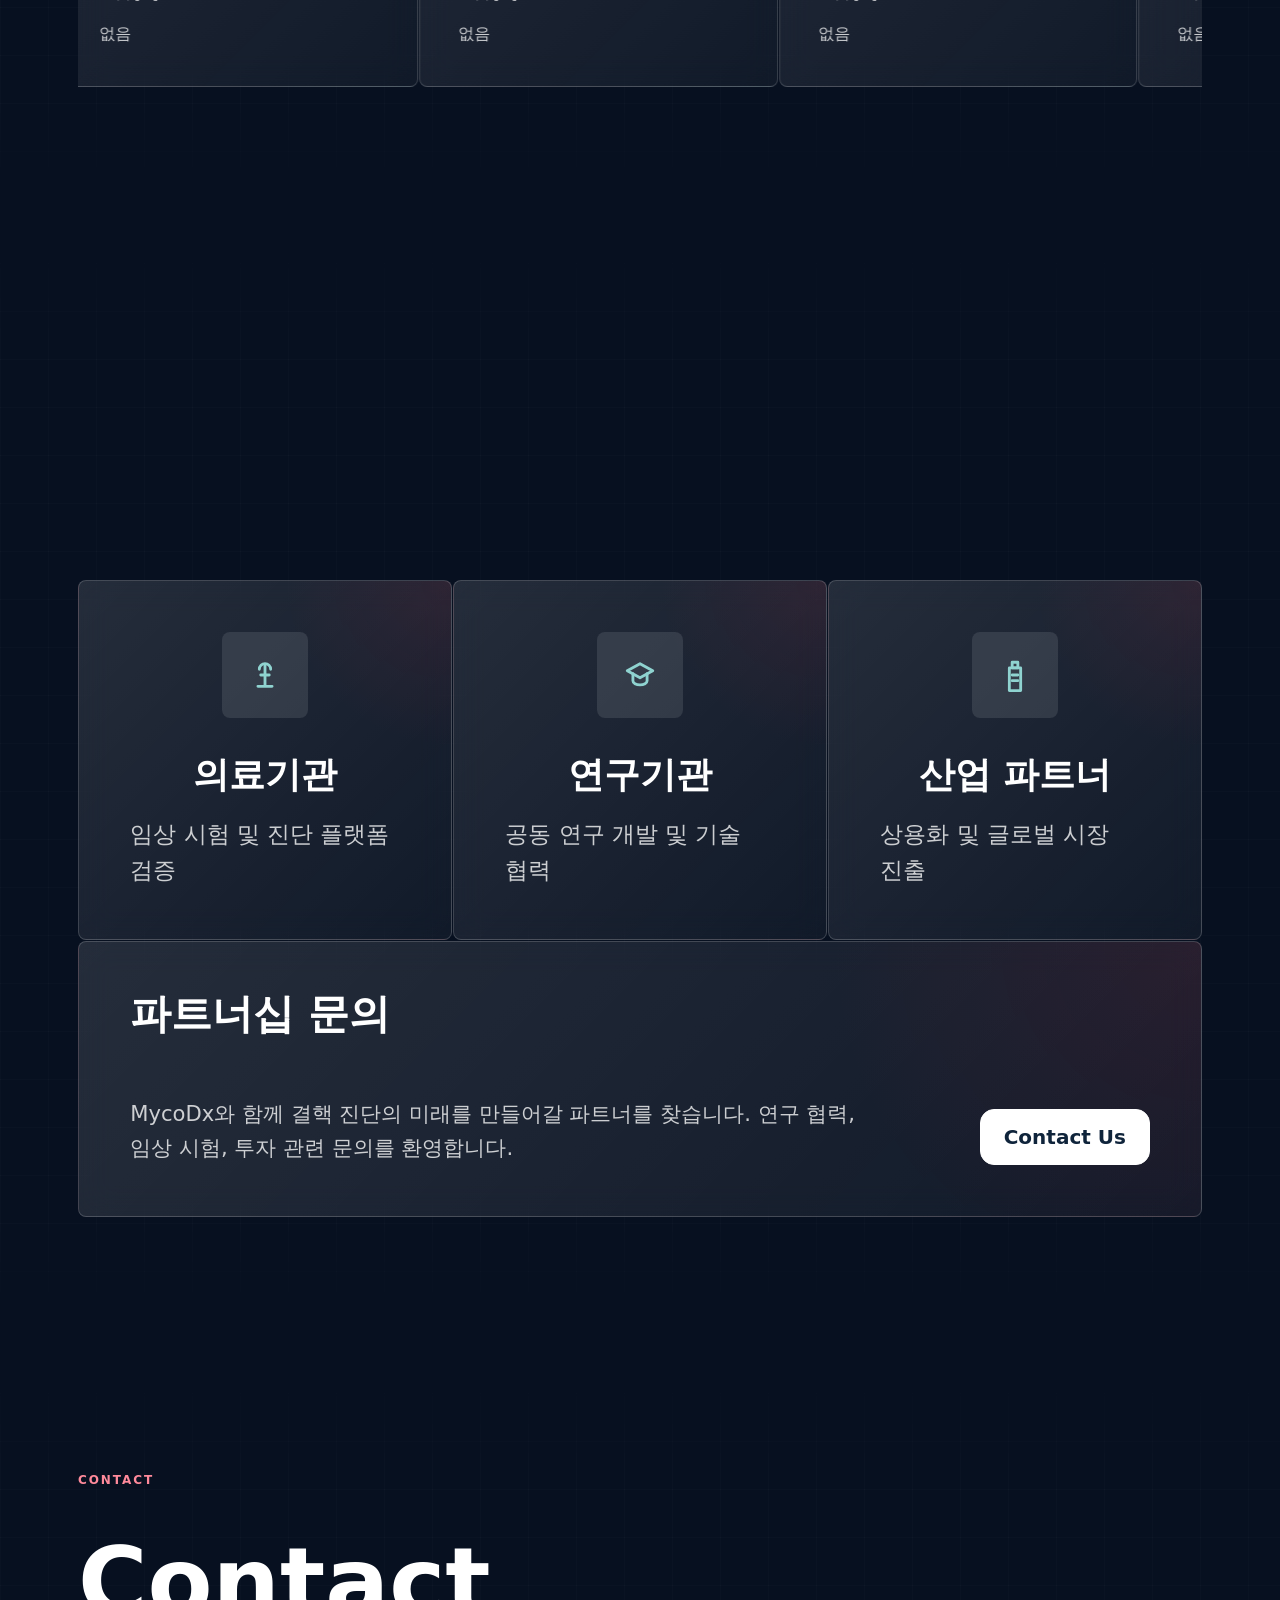
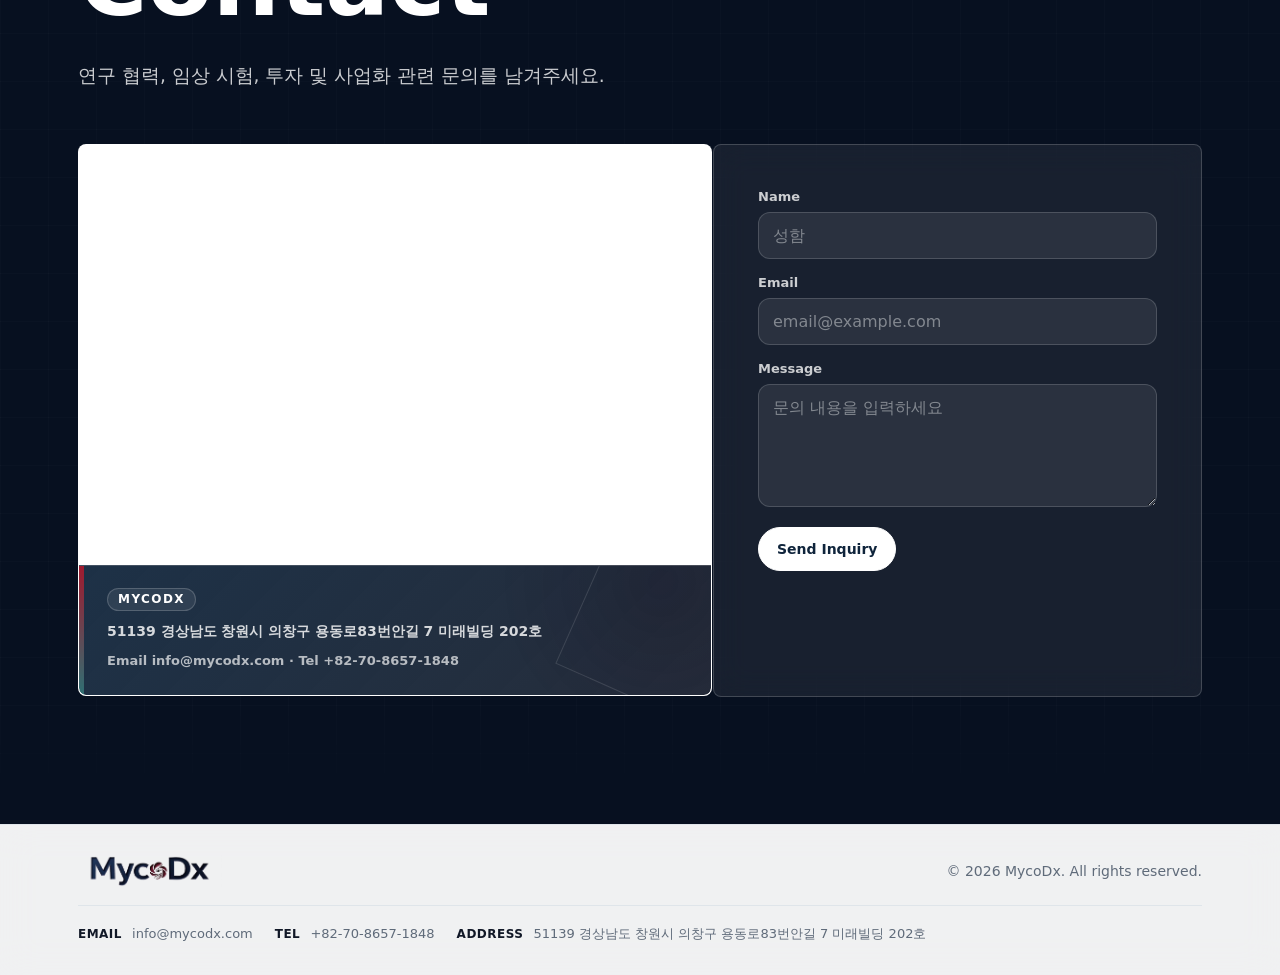
==== commit 08f5b15a: "Restart team carousel after language change" ====
--- a/index.html
+++ b/index.html
@@ -484,6 +484,6 @@
         }
       });
     </script>
-    <script src="./js/content-loader.js?v=20260605-4"></script>
+    <script src="./js/content-loader.js?v=20260605-5"></script>
   </body>
 </html>
